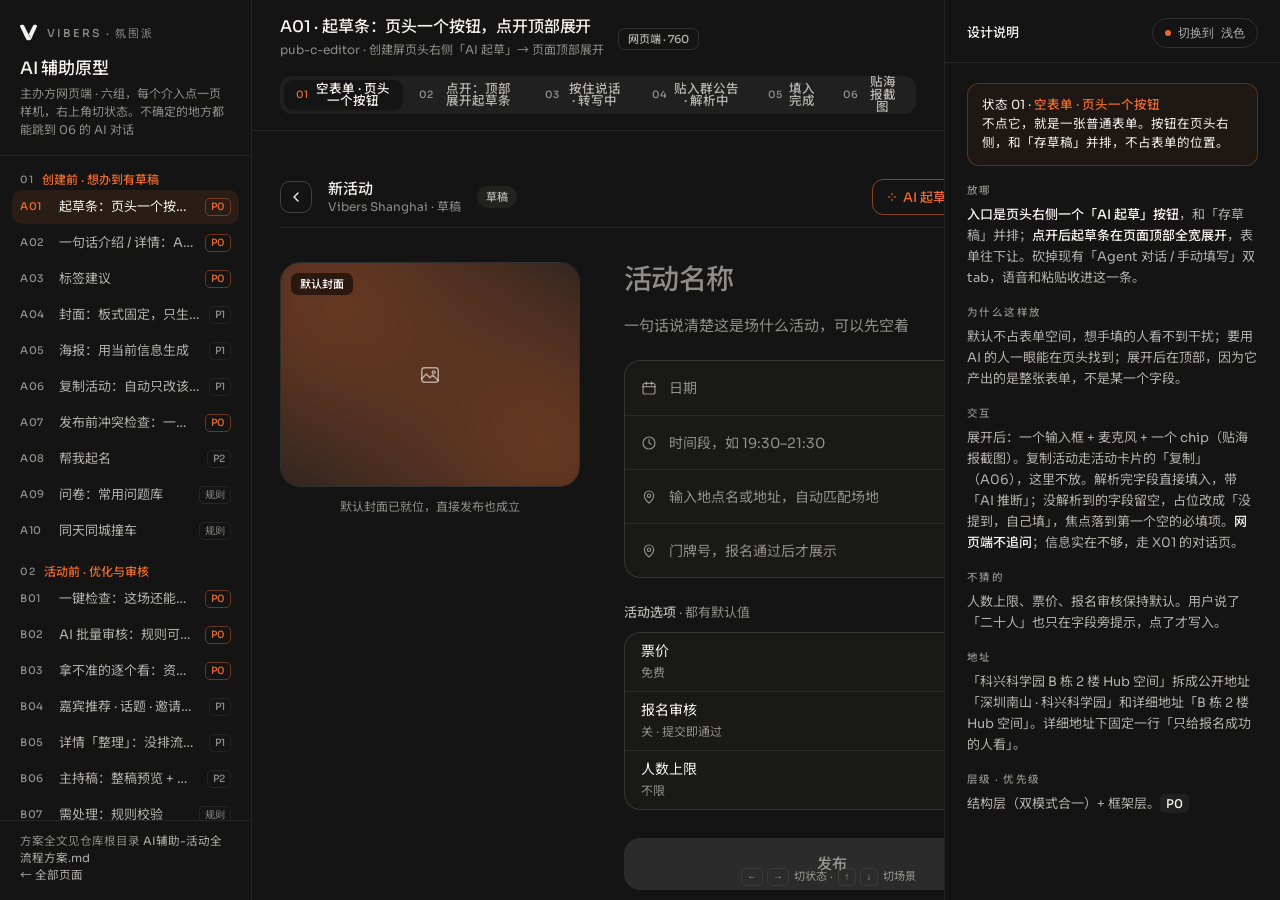
==== pages/ai-lab.html @ fb813211 "AI 辅助原型 + 数据页 mock（E01–E03）：静态页面与依赖资源" ====
<!DOCTYPE html>
<html lang="zh-CN" data-v-theme="dark">
<head>
<meta charset="utf-8">
<meta name="viewport" content="width=device-width, initial-scale=1">
<title>AI 辅助原型 · 活动全流程 · Vibers</title>
<link rel="icon" type="image/svg+xml" href="../assets/brand/icon/favicon.svg">
<link rel="preconnect" href="https://fonts.googleapis.com">
<link rel="preconnect" href="https://fonts.gstatic.com" crossorigin>
<link href="https://fonts.googleapis.com/css2?family=Sora:wght@400;500;600&amp;family=Noto+Sans+SC:wght@400;500;600&amp;display=swap" rel="stylesheet">
<link rel="stylesheet" href="../assets/css/tokens.css">
<link rel="stylesheet" href="../assets/css/components.css">
<link rel="stylesheet" href="../assets/css/base.css">
<script src="../assets/brand/vibers-marks.js"></script>
<script src="../assets/js/theme.js"></script>
<style>
  /* ============ 查看器外壳：左目录 · 中样机 · 右说明 ============ */
  html,body{height:100%}
  body{overflow:hidden}
  .al-app{display:grid;grid-template-columns:252px minmax(0,1fr) 336px;height:100vh}
  .al-rail{display:flex;flex-direction:column;border-right:1px solid var(--v-border-subtle);min-height:0}
  .al-rail-head{flex:none;padding:22px 20px 16px;border-bottom:1px solid var(--v-border-subtle)}
  .al-brand{display:flex;align-items:center;gap:10px}
  .al-brand-label{font:500 11px/16px Sora,sans-serif;letter-spacing:.18em;text-transform:uppercase;color:var(--v-text-tertiary)}
  .al-rail-title{margin-top:14px;font:500 17px/24px Sora,'Noto Sans SC',sans-serif;letter-spacing:-.01em;color:var(--v-text-primary)}
  .al-rail-sub{margin-top:4px;font-size:12px;line-height:18px;color:var(--v-text-tertiary)}
  .al-dir{flex:1;min-height:0;overflow-y:auto;padding:10px 12px 28px}
  .al-dir-stage{margin-top:16px;padding:0 8px;display:flex;align-items:center;gap:8px;font:500 12px/16px Sora,'Noto Sans SC',sans-serif;color:var(--v-signal-text)}
  .al-dir-stage:first-child{margin-top:6px}
  .al-dir-stage-n{font:500 10px/1 Sora,sans-serif;letter-spacing:.12em;color:var(--v-text-tertiary)}
  .al-dir-item{display:flex;align-items:center;gap:9px;width:100%;box-sizing:border-box;margin-top:2px;padding:8px 8px;border:0;border-radius:10px;background:none;text-align:left;cursor:pointer;color:var(--v-text-secondary);font:400 13px/18px Sora,'Noto Sans SC',sans-serif}
  .al-dir-item:hover{background:color-mix(in srgb, var(--v-text-primary) 4%, transparent);color:var(--v-text-primary)}
  .al-dir-item--active{background:color-mix(in srgb, var(--v-brand-signal) 10%, transparent);color:var(--v-text-primary)}
  .al-dir-id{flex:none;font:500 10.5px/1 Sora,sans-serif;letter-spacing:.06em;color:var(--v-text-tertiary);width:30px}
  .al-dir-item--active .al-dir-id{color:var(--v-signal-text)}
  .al-dir-t{flex:1;min-width:0;white-space:nowrap;overflow:hidden;text-overflow:ellipsis}
  .al-dir-flag{flex:none;font:500 10px/1 Sora,sans-serif;padding:3px 5px;border-radius:5px;color:var(--v-text-tertiary);border:1px solid var(--v-border-subtle)}
  .al-dir-flag--p0{color:var(--v-signal-text);border-color:color-mix(in srgb, var(--v-brand-signal) 40%, transparent)}
  .al-rail-foot{flex:none;padding:12px 20px 16px;border-top:1px solid var(--v-border-subtle);font-size:11.5px;line-height:17px;color:var(--v-text-tertiary)}
  .al-rail-foot a{color:var(--v-text-secondary)}

  .al-stage{position:relative;display:flex;flex-direction:column;min-width:0;min-height:0}
  .al-stage-head{flex:none;display:flex;align-items:center;gap:14px;padding:16px 28px;border-bottom:1px solid var(--v-border-subtle);flex-wrap:wrap}
  .al-stage-title{font:500 16px/22px Sora,'Noto Sans SC',sans-serif;letter-spacing:-.01em;color:var(--v-text-primary)}
  .al-stage-where{font-size:12px;color:var(--v-text-tertiary)}
  .al-surface{display:inline-flex;align-items:center;gap:6px;height:22px;padding:0 9px;border-radius:7px;border:1px solid var(--v-border-default);font:500 11px/1 Sora,'Noto Sans SC',sans-serif;color:var(--v-text-secondary)}
  .al-states{margin-left:auto;display:inline-flex;align-items:center;gap:4px;padding:4px;border-radius:12px;background:color-mix(in srgb, var(--v-text-primary) 5%, transparent)}
  .al-state{display:inline-flex;align-items:center;gap:7px;height:30px;padding:0 12px;border-radius:9px;border:0;background:none;font:500 12.5px/1 Sora,'Noto Sans SC',sans-serif;color:var(--v-text-secondary);cursor:pointer}
  .al-state:hover{color:var(--v-text-primary)}
  .al-state--active{background:var(--v-bg-primary);color:var(--v-text-primary);box-shadow:0 1px 3px rgba(0,0,0,.15)}
  .al-state-n{font:500 10px/1 Sora,sans-serif;color:var(--v-text-tertiary)}
  .al-state--active .al-state-n{color:var(--v-signal-text)}
  .al-stage-body{flex:1;min-height:0;overflow:auto;padding:36px 28px 60px}
  .al-frame{position:relative;margin:0 auto}
  .al-frame--web{width:760px}
  .al-frame--wide{width:min(900px,100%)}
  .al-kbd-hint{position:absolute;right:28px;bottom:14px;font:400 11px/16px Sora,'Noto Sans SC',sans-serif;color:var(--v-text-tertiary);pointer-events:none}
  .al-kbd{display:inline-grid;place-items:center;min-width:18px;height:18px;padding:0 5px;border-radius:5px;border:1px solid var(--v-border-subtle);font:500 10px/1 Sora,sans-serif;margin:0 2px}

  .al-notes{display:flex;flex-direction:column;border-left:1px solid var(--v-border-subtle);min-height:0}
  .al-notes-head{flex:none;display:flex;align-items:center;gap:10px;padding:18px 22px 14px;border-bottom:1px solid var(--v-border-subtle)}
  .al-notes-title{font:500 13px/18px Sora,'Noto Sans SC',sans-serif;color:var(--v-text-primary)}
  .al-notes-body{flex:1;min-height:0;overflow-y:auto;padding:18px 22px 40px}
  .al-note{margin-top:18px}
  .al-note:first-child{margin-top:0}
  .al-note-k{font:500 10.5px/14px Sora,'Noto Sans SC',sans-serif;letter-spacing:.14em;text-transform:uppercase;color:var(--v-text-tertiary)}
  .al-note-v{margin-top:6px;font-size:13px;line-height:21px;color:var(--v-text-secondary)}
  .al-note-v b{font-weight:500;color:var(--v-text-primary)}
  .al-note-v code{font:500 12px/1 Sora,sans-serif;padding:2px 6px;border-radius:5px;background:color-mix(in srgb, var(--v-text-primary) 6%, transparent);color:var(--v-text-primary)}
  .al-notes-state{margin-top:2px;padding:12px 14px;border-radius:12px;border:1px solid color-mix(in srgb, var(--v-brand-signal) 30%, transparent);background:color-mix(in srgb, var(--v-brand-signal) 5%, transparent);font-size:12.5px;line-height:19px;color:var(--v-text-primary)}
  .al-notes-state b{font-weight:500;color:var(--v-signal-text)}
  .al-theme{display:inline-flex;align-items:center;gap:7px;height:30px;padding:0 12px;border-radius:999px;border:1px solid var(--v-border-default);background:transparent;font:500 12px/1 Sora,sans-serif;color:var(--v-text-secondary);cursor:pointer;margin-left:auto}

  /* ============ AI 动作的统一控件 ============ */
  .al-aibtn{display:inline-flex;align-items:center;gap:5px;height:24px;padding:0 9px;border-radius:8px;border:1px dashed color-mix(in srgb, var(--v-brand-signal) 55%, transparent);background:none;font:500 12px/1 Sora,'Noto Sans SC',sans-serif;color:var(--v-signal-text);cursor:pointer;margin-left:auto}
  .al-aibtn:hover{background:color-mix(in srgb, var(--v-brand-signal) 8%, transparent)}
  .al-aibtn svg{flex:none}
  .al-aibtn--busy{border-style:solid;border-color:color-mix(in srgb, var(--v-brand-signal) 35%, transparent);cursor:default}
  .al-aibtn--busy .al-dot{width:6px;height:6px;border-radius:50%;background:var(--v-brand-signal);animation:vBreathe 1s ease-in-out infinite}
  .al-aibtn--inline{margin-left:0}
  .al-skel{min-height:82px;border-radius:14px;border:1px solid var(--v-border-default);padding:15px 16px;display:flex;flex-direction:column;gap:10px}
  .al-skel span{display:block;height:11px;border-radius:6px;background:linear-gradient(90deg, var(--v-border-subtle), var(--v-border-default), var(--v-border-subtle));background-size:200% 100%;animation:vTrack 1.6s linear infinite}
  .al-skel span:nth-child(2){width:78%}
  .al-skel span:nth-child(3){width:52%}
  .al-skel-note{margin-top:8px;font-size:12px;color:var(--v-text-tertiary)}
  .al-preview{margin-top:10px;border-radius:14px;border:1px solid color-mix(in srgb, var(--v-brand-signal) 32%, transparent);background:color-mix(in srgb, var(--v-brand-signal) 4%, transparent);padding:14px 16px}
  .al-preview-head{display:flex;align-items:center;gap:8px;font:500 11px/16px Sora,'Noto Sans SC',sans-serif;letter-spacing:.1em;text-transform:uppercase;color:var(--v-text-tertiary)}
  .al-preview-body{margin-top:8px;font-size:14px;line-height:23px;color:var(--v-text-primary);white-space:pre-wrap}
  .al-preview-body ins{text-decoration:none;background:color-mix(in srgb, var(--v-brand-signal) 14%, transparent);border-radius:3px;padding:0 2px}
  .al-preview-actions{margin-top:12px;display:flex;gap:8px}
  .al-btn{display:inline-flex;align-items:center;height:32px;padding:0 13px;border-radius:10px;border:1px solid var(--v-border-strong);background:none;color:var(--v-text-primary);font:500 12.5px/1 Sora,'Noto Sans SC',sans-serif;cursor:pointer}
  .al-btn--primary{border:0;background:var(--v-brand-signal);color:var(--v-color-on-signal)}
  .al-btn--ghost{border-color:transparent;color:var(--v-text-tertiary)}
  .al-btn--sm{height:28px;padding:0 10px;font-size:12px;border-radius:8px}
  .al-btn:disabled{opacity:.45;cursor:default}
  .al-line{display:flex;align-items:center;gap:8px;margin-top:9px;font-size:12.5px;line-height:18px;color:var(--v-text-tertiary)}
  .al-line--note{color:var(--v-text-tertiary)}
  .al-line-link{border:0;background:none;padding:0;font:500 12.5px/18px Sora,'Noto Sans SC',sans-serif;color:var(--v-signal-text);cursor:pointer}
  .al-conflicts{margin-top:12px;display:flex;flex-direction:column;gap:7px}
  .al-conflict{display:flex;align-items:flex-start;gap:9px;font-size:12.5px;line-height:19px;color:var(--v-text-secondary)}
  .al-conflict::before{content:'';flex:none;margin-top:7px;width:5px;height:5px;border-radius:50%;background:var(--v-brand-signal)}
  .al-conflict--fixed{color:var(--v-text-tertiary);text-decoration:line-through}
  .al-conflict--fixed::before{background:var(--v-status-approved-dot,#6B9D7A)}
  .al-toast{position:absolute;left:50%;bottom:22px;transform:translateX(-50%);display:flex;align-items:center;gap:12px;padding:12px 15px;border-radius:14px;background:var(--v-neutral-action-bg);color:var(--v-neutral-action-fg);font:500 13px/1 Sora,'Noto Sans SC',sans-serif;white-space:nowrap;box-shadow:0 18px 40px -18px rgba(0,0,0,.5)}
  .al-toast-undo{opacity:.62;font-weight:400;cursor:pointer}
  .al-intake-mic--on{box-shadow:0 0 0 6px color-mix(in srgb, var(--v-brand-signal) 22%, transparent);animation:vBreathe 1.6s ease-in-out infinite}
  .al-suggest{display:inline-flex;align-items:center;gap:6px;min-height:32px;padding:0 13px;border-radius:999px;border:1px dashed color-mix(in srgb, var(--v-brand-signal) 60%, transparent);background:color-mix(in srgb, var(--v-brand-signal) 5%, transparent);font:500 13px/1 Sora,'Noto Sans SC',sans-serif;color:var(--v-text-primary);cursor:pointer}
  .al-suggest small{font-weight:400;color:var(--v-text-tertiary);font-size:11px}
  .al-fchips{display:flex;flex-wrap:wrap;gap:7px}
  .al-fchip{display:inline-flex;align-items:center;gap:6px;min-height:30px;padding:0 12px;border-radius:9px;border:1px solid var(--v-border-default);background:none;font:400 12.5px/1 Sora,'Noto Sans SC',sans-serif;color:var(--v-text-secondary);cursor:pointer}
  .al-fchip b{font-weight:500;color:var(--v-text-tertiary)}
  .al-fchip--on{border-color:var(--v-brand-signal);background:color-mix(in srgb, var(--v-brand-signal) 10%, transparent);color:var(--v-signal-text)}
  .al-fchip--on b{color:var(--v-signal-text)}
  .al-intake{border-radius:16px;border:1px solid var(--v-border-default);background:var(--v-bg-surface);padding:14px 16px 12px}
  .al-intake-row{display:flex;align-items:flex-start;gap:12px}
  .al-intake-input{flex:1;min-height:52px;font-size:14px;line-height:22px;color:var(--v-text-tertiary)}
  .al-intake-input--filled{color:var(--v-text-primary);white-space:pre-wrap}
  .al-intake-mic{flex:none;width:40px;height:40px;border-radius:12px;border:0;background:var(--v-brand-signal);color:var(--v-color-on-signal);display:grid;place-items:center;cursor:pointer}
  .al-intake-foot{margin-top:10px;display:flex;align-items:center;gap:8px;flex-wrap:wrap}
  .al-intake-chip{display:inline-flex;align-items:center;gap:6px;height:28px;padding:0 11px;border-radius:9px;border:1px solid var(--v-border-default);background:none;font:400 12px/1 Sora,'Noto Sans SC',sans-serif;color:var(--v-text-secondary);cursor:pointer}
  .al-intake-hint{margin-left:auto;font-size:11.5px;color:var(--v-text-tertiary)}
  .al-intake--done{padding:12px 16px;display:flex;align-items:center;gap:10px;font-size:13px;color:var(--v-text-secondary)}
  .al-intake--done b{font-weight:500;color:var(--v-text-primary)}
  .al-poster{flex:none;width:64px;height:88px;border-radius:9px;border:1px solid var(--v-border-default);background:linear-gradient(160deg, color-mix(in srgb, var(--v-brand-signal) 40%, var(--v-bg-elevated)), var(--v-bg-elevated));display:flex;flex-direction:column;justify-content:flex-end;padding:6px;gap:3px}
  .al-poster i{display:block;height:4px;border-radius:2px;background:rgba(245,243,239,.6)}
  .al-poster i:nth-child(2){width:70%;opacity:.6}
  .al-poster i:nth-child(3){width:45%;opacity:.4}
  .al-orbline{display:flex;align-items:center;gap:11px;font-size:13px;color:var(--v-text-primary)}
  .al-orbline .dw{position:relative;display:grid;place-items:center;width:22px;height:22px;flex:none}
  .al-orbline .dw::before{content:"";position:absolute;width:20px;height:20px;border-radius:50%;filter:blur(6px);background:radial-gradient(circle, rgba(237,106,44,.7) 0%, transparent 72%);animation:vDriftA 5s ease-in-out infinite}
  .al-orbline .dw::after{content:"";width:5px;height:5px;border-radius:50%;background:var(--v-text-primary);animation:vBreathe 2.6s ease-in-out infinite}
  .al-ask{display:flex;gap:12px;margin-top:14px}
  .al-ask-icon{flex:none;display:grid;place-items:center;width:30px;height:30px;border-radius:10px;background:color-mix(in srgb, var(--v-brand-signal) 10%, transparent);border:1px solid color-mix(in srgb, var(--v-brand-signal) 35%, transparent);color:var(--v-signal-text)}
  .al-ask-bubble{flex:1;padding:12px 14px;border-radius:6px 16px 16px 16px;border:1px solid var(--v-border-subtle);background:var(--v-bg-surface);font-size:14px;line-height:22px;color:var(--v-text-primary)}
  .al-ask-sub{margin-top:4px;font-size:12px;color:var(--v-text-tertiary)}
  .al-user-bubble{align-self:flex-end;max-width:76%;margin-top:12px;padding:11px 14px;border-radius:16px 16px 6px 16px;background:color-mix(in srgb, var(--v-text-primary) 6%, transparent);border:1px solid var(--v-border-subtle);font-size:14px;line-height:22px;color:var(--v-text-primary)}
  .al-summary{margin-top:8px;padding:12px 14px;border-radius:12px;border:1px solid var(--v-border-subtle);background:var(--v-bg-surface)}
  .al-summary-head{display:flex;align-items:center;gap:8px;font:500 11px/16px Sora,'Noto Sans SC',sans-serif;letter-spacing:.1em;text-transform:uppercase;color:var(--v-text-tertiary)}
  .al-summary-item{display:flex;align-items:flex-start;gap:9px;margin-top:9px;font-size:13px;line-height:20px;color:var(--v-text-primary)}
  .al-summary-item b{flex:none;font-weight:500;color:var(--v-signal-text);font-variant-numeric:tabular-nums}
  .al-summary-item q{color:var(--v-text-secondary);quotes:'「' '」'}
  .al-summary-item .al-line-link{margin-left:auto;flex:none}
  .al-cover-grid{display:grid;grid-template-columns:repeat(3,1fr);gap:10px;margin-top:10px}
  .al-cover-opt{position:relative;aspect-ratio:4/3;border-radius:14px;border:1px solid var(--v-border-default);overflow:hidden;background:var(--v-bg-elevated);cursor:pointer;padding:14px;display:flex;flex-direction:column;justify-content:flex-end;gap:5px}
  .al-cover-opt--on{border-color:var(--v-brand-signal);box-shadow:0 0 0 1px var(--v-brand-signal)}
  .al-cover-opt .t{font:500 15px/19px Sora,'Noto Sans SC',sans-serif;letter-spacing:-.01em;color:var(--v-text-primary)}
  .al-cover-opt .d{font:400 10.5px/14px Sora,sans-serif;color:var(--v-text-secondary)}
  .al-cover-opt .m{position:absolute;top:12px;left:12px;color:var(--v-brand-signal)}
  .al-cover-opt--a{background:linear-gradient(160deg, color-mix(in srgb, var(--v-brand-signal) 55%, #141414), #141414)}
  .al-cover-opt--b{background:#141414}
  .al-cover-opt--b .t{color:var(--v-brand-signal)}
  .al-cover-opt--c{background:var(--v-brand-paper)}
  .al-cover-opt--c .t{color:#141414}
  .al-cover-opt--c .d{color:rgba(20,20,20,.6)}
  .al-cover-opt--c .m{color:#141414}
  .al-diff{margin-top:12px;padding:12px 14px;border-radius:12px;border:1px solid var(--v-border-subtle);background:var(--v-bg-surface);font-size:13px;line-height:20px;color:var(--v-text-secondary)}
  .al-diff-row{display:flex;align-items:center;gap:10px;padding:5px 0}
  .al-diff-row b{font-weight:500;color:var(--v-text-primary)}
  .al-diff-row .old{text-decoration:line-through;color:var(--v-text-tertiary)}
  .al-diff-row .al-line-link{margin-left:auto}
  .al-timeline{margin-top:10px;border-radius:14px;border:1px solid var(--v-border-default);overflow:hidden}
  .al-tl-row{display:flex;align-items:center;gap:14px;padding:11px 15px;border-top:1px solid var(--v-border-subtle);font-size:13.5px;color:var(--v-text-primary)}
  .al-tl-row:first-child{border-top:0}
  .al-tl-row .t{flex:none;width:52px;font:500 13px/1 Sora,sans-serif;font-variant-numeric:tabular-nums;color:var(--v-text-secondary)}
  .al-tl-row .x{margin-left:auto;color:var(--v-text-tertiary);font-size:12px}
  .al-script{margin-top:12px;border-radius:14px;border:1px solid var(--v-border-subtle);padding:16px 18px}
  .al-script-h{font:500 11px/16px Sora,'Noto Sans SC',sans-serif;letter-spacing:.12em;text-transform:uppercase;color:var(--v-text-tertiary)}
  .al-script-p{margin-top:8px;font-size:14px;line-height:24px;color:var(--v-text-primary)}
  .al-check{display:flex;align-items:center;gap:11px;padding:11px 16px;border-top:1px solid var(--v-border-subtle);font-size:13.5px;color:var(--v-text-primary)}
  .al-check input{accent-color:var(--v-brand-signal);width:15px;height:15px;margin:0}
  .al-check--done{color:var(--v-text-tertiary);text-decoration:line-through}
  .al-star{display:grid;place-items:center;width:28px;height:28px;border-radius:8px;border:0;background:none;color:var(--v-text-tertiary);cursor:pointer}
  .al-star--on{color:var(--v-signal-text)}
  .al-rule-tag{display:inline-flex;align-items:center;height:18px;padding:0 7px;border-radius:5px;background:color-mix(in srgb, var(--v-text-primary) 6%, transparent);font:500 10.5px/1 Sora,'Noto Sans SC',sans-serif;color:var(--v-text-tertiary)}

  /* ============ 网页端工作台（借用 pub-c-editor 的骨架，无外框） ============ */
  .ce2-head{min-height:60px;display:flex;align-items:center;gap:16px;padding:12px 0;border-bottom:1px solid var(--v-border-subtle);flex-wrap:wrap}
  .ce2-back{display:grid;place-items:center;width:32px;height:32px;border-radius:10px;border:1px solid var(--v-border-strong);color:var(--v-text-primary);flex:none}
  .ce2-head-title{font:500 15px/20px Sora,'Noto Sans SC',sans-serif;letter-spacing:-.01em;color:var(--v-text-primary);white-space:nowrap;overflow:hidden;text-overflow:ellipsis;max-width:300px}
  .ce2-head-sub{font:400 12px/16px Sora,'Noto Sans SC',sans-serif;color:var(--v-text-tertiary)}
  .ce2-status-chip{display:inline-flex;align-items:center;gap:5px;height:22px;padding:0 9px;border-radius:999px;background:var(--v-status-approved-bg);color:var(--v-status-approved-text);font:500 11px/1 Sora,'Noto Sans SC',sans-serif}
  .ce2-status-chip--draft{background:color-mix(in srgb, var(--v-text-primary) 6%, transparent);color:var(--v-text-secondary)}
  .ce2-status-chip--live{background:color-mix(in srgb, var(--v-brand-signal) 12%, transparent);color:var(--v-signal-text)}
  .ce2-head-actions{margin-left:auto;display:flex;align-items:center;gap:10px}
  .ce2-btn-outline{display:inline-flex;align-items:center;height:36px;padding:0 14px;border-radius:11px;border:1px solid var(--v-border-strong);font:500 13px/1 Sora,'Noto Sans SC',sans-serif;color:var(--v-text-primary);cursor:pointer;background:transparent}
  .ce2-htabs{display:flex;gap:26px;border-bottom:1px solid var(--v-border-subtle)}
  .ce2-htab{position:relative;display:inline-flex;align-items:center;gap:7px;height:46px;padding:0 2px;border:0;background:none;font:500 14px/1 Sora,'Noto Sans SC',sans-serif;color:var(--v-text-tertiary);cursor:pointer}
  .ce2-htab--active{color:var(--v-text-primary)}
  .ce2-htab--active::after{content:'';position:absolute;left:0;right:0;bottom:-1px;height:2px;background:var(--v-brand-signal)}
  .ce2-htab-flag{display:inline-flex;align-items:center;height:17px;padding:0 6px;border-radius:6px;background:color-mix(in srgb, var(--v-brand-signal) 12%, transparent);font:500 11px/1 Sora,sans-serif;color:var(--v-signal-text)}
  .ce2-main{padding:34px 0 48px}
  .ce2-panel-h3{margin:0;font:500 22px/30px Sora,'Noto Sans SC',sans-serif;letter-spacing:-.02em;color:var(--v-text-primary)}
  .ce2-panel-sub{margin:8px 0 0;font-size:14px;line-height:22px;color:var(--v-text-secondary)}
  .ce2-field{margin-top:22px}
  .ce2-field-label-row{display:flex;align-items:center;gap:10px;margin-bottom:9px}
  .ce2-field-label{font:500 13px/18px Sora,'Noto Sans SC',sans-serif;color:var(--v-text-secondary)}
  .ce2-src-chip{display:inline-flex;align-items:center;gap:5px;height:19px;padding:0 8px;border-radius:6px;background:color-mix(in srgb, var(--v-brand-signal) 10%, transparent);font:500 11px/1 Sora,'Noto Sans SC',sans-serif;color:var(--v-signal-text)}
  .ce2-src-chip--infer{background:none;border:1px solid color-mix(in srgb, var(--v-brand-signal) 45%, transparent)}
  .ce2-src-chip--muted{background:color-mix(in srgb, var(--v-text-primary) 6%, transparent);color:var(--v-text-tertiary)}
  .ce2-input{display:flex;align-items:center;width:100%;box-sizing:border-box;min-height:48px;border-radius:14px;border:1px solid var(--v-border-default);background:transparent;padding:0 16px;font:15px/1 'Noto Sans SC',sans-serif;color:var(--v-text-primary)}
  .ce2-input--empty{color:var(--v-text-tertiary)}
  .ce2-input--focus{border-color:var(--v-brand-signal)}
  .ce2-textarea{display:block;width:100%;box-sizing:border-box;min-height:82px;border-radius:14px;border:1px solid var(--v-border-default);background:transparent;padding:13px 16px;font:15px/24px 'Noto Sans SC',sans-serif;color:var(--v-text-primary);white-space:pre-wrap}
  .ce2-textarea--empty{color:var(--v-text-tertiary)}
  .ce2-textarea--tall{min-height:200px}
  .ce2-row-2{display:flex;gap:14px}
  .ce2-row-2 > div{flex:1}
  .ce2-cover{height:210px;border-radius:16px;overflow:hidden;border:1px solid var(--v-border-default);position:relative;cursor:pointer}
  .ce2-cover-fallback{position:absolute;inset:0;overflow:hidden;background:var(--v-bg-elevated)}
  .ce2-cover-fallback-glow{position:absolute;inset:-30%;background:radial-gradient(circle at 30% 30%, var(--v-brand-signal) 0%, transparent 62%),radial-gradient(circle at 75% 70%, var(--v-brand-signal) 0%, transparent 55%);filter:blur(36px);opacity:.4}
  .ce2-cover-fallback-mark{position:absolute;inset:0;display:grid;place-items:center;color:color-mix(in srgb, var(--v-text-primary) 60%, transparent)}
  .ce2-cover-badge{position:absolute;top:10px;left:10px;display:inline-flex;align-items:center;gap:5px;height:22px;padding:0 9px;border-radius:7px;background:rgba(0,0,0,.55);color:#fff;font:500 11px/1 Sora,'Noto Sans SC',sans-serif;backdrop-filter:blur(6px)}
  .ce2-cover-ai-btn{position:absolute;bottom:10px;right:10px;display:inline-flex;align-items:center;gap:6px;height:30px;padding:0 12px;border-radius:9px;border:1px solid color-mix(in srgb, var(--v-brand-signal) 45%, transparent);background:color-mix(in srgb, var(--v-bg-primary) 75%, transparent);color:var(--v-text-primary);font:500 12px/1 Sora,'Noto Sans SC',sans-serif;cursor:pointer;backdrop-filter:blur(6px)}
  .ce2-cover-ai-btn svg{color:var(--v-signal-text)}
  .ce2-tag-chips{display:flex;flex-wrap:wrap;gap:8px}
  .ce2-tag-chip{display:inline-flex;align-items:center;gap:7px;min-height:32px;padding:0 8px 0 13px;border-radius:999px;border:1px solid var(--v-brand-signal);background:color-mix(in srgb, var(--v-brand-signal) 10%, transparent);font:500 13px/1 Sora,'Noto Sans SC',sans-serif;color:var(--v-signal-text)}
  .ce2-tag-chip-x{display:grid;place-items:center;width:17px;height:17px;border-radius:50%;background:color-mix(in srgb, currentColor 18%, transparent);font-size:11px}
  .ce2-tag-chip-off{display:inline-flex;align-items:center;min-height:32px;padding:0 13px;border-radius:999px;border:1px solid var(--v-border-default);font:400 13px/1 Sora,'Noto Sans SC',sans-serif;color:var(--v-text-secondary);background:none}
  .ce2-details-toggle{margin-top:22px;border-radius:14px;border:1px solid var(--v-border-subtle)}
  .ce2-details-toggle summary{list-style:none;cursor:pointer;padding:13px 16px;display:flex;align-items:center;gap:9px;font:500 13px/18px Sora,'Noto Sans SC',sans-serif;color:var(--v-text-secondary)}
  .ce2-details-toggle summary::-webkit-details-marker{display:none}
  .ce2-details-toggle-body{padding:0 16px 16px}
  .ce2-toggle-row{display:flex;align-items:center;justify-content:space-between;padding:16px 0;border-top:1px solid var(--v-border-subtle)}
  .ce2-toggle-row:first-of-type{border-top:0}
  .ce2-create{display:flex;gap:44px;align-items:flex-start}
  .ce2-create-cover-col{width:300px;flex:none}
  .ce2-cover-hint{margin-top:11px;font:400 12px/18px Sora,'Noto Sans SC',sans-serif;color:var(--v-text-tertiary);text-align:center}
  .ce2-create-form-col{flex:1;min-width:0}
  .ce2-create-src-row{display:flex;align-items:center;gap:8px;margin-bottom:7px}
  .ce2-create-title{display:block;width:100%;box-sizing:border-box;border:0;border-bottom:1px solid transparent;padding:0 0 7px;font:500 28px/36px Sora,'Noto Sans SC',sans-serif;letter-spacing:-.02em;color:var(--v-text-primary)}
  .ce2-create-title--empty{color:var(--v-text-tertiary)}
  .ce2-create-about{display:block;width:100%;box-sizing:border-box;padding:7px 0 0;font:400 15px/23px 'Noto Sans SC',sans-serif;color:var(--v-text-secondary);min-height:30px}
  .ce2-create-about--empty{color:var(--v-text-tertiary)}
  .ce2-create-block{margin-top:24px;border:1px solid var(--v-border-default);border-radius:16px;overflow:hidden;background:var(--v-bg-surface)}
  .ce2-create-row{display:flex;align-items:center;gap:12px;min-height:54px;padding:8px 16px;border-top:1px solid var(--v-border-subtle);box-sizing:border-box;font:400 14px/20px Sora,'Noto Sans SC',sans-serif;color:var(--v-text-primary)}
  .ce2-create-row:first-child{border-top:0}
  .ce2-create-row-icon{flex:none;display:inline-flex;color:var(--v-text-tertiary)}
  .ce2-create-row .ph{color:var(--v-text-tertiary)}
  .ce2-create-row .sub{margin-top:2px;font-size:12px;color:var(--v-text-tertiary)}
  .ce2-create-options-label{margin:26px 0 0;font:500 13px/18px Sora,'Noto Sans SC',sans-serif;color:var(--v-text-secondary)}
  .ce2-create-options-label span{font-weight:400;color:var(--v-text-tertiary)}
  .ce2-create-options-label + .ce2-create-block{margin-top:10px}
  .ce2-create-opt-label{font-size:14px;color:var(--v-text-primary)}
  .ce2-create-opt-sub{margin-top:2px;font-size:12px;color:var(--v-text-tertiary)}
  .ce2-create-publish{margin-top:28px;width:100%;min-height:52px;border:0;border-radius:16px;background:var(--v-brand-signal);color:var(--v-color-on-signal);font:500 15px/20px Sora,'Noto Sans SC',sans-serif;cursor:pointer}
  .ce2-create-publish:disabled{background:color-mix(in srgb, var(--v-text-primary) 10%, transparent);color:var(--v-text-tertiary);cursor:not-allowed}
  .ce2-create-gate-hint{margin-top:10px;min-height:18px;text-align:center;font:400 12px/18px Sora,'Noto Sans SC',sans-serif;color:var(--v-text-tertiary)}
  .ce2-ov{display:flex;flex-direction:column;gap:14px}
  .ce2-pub-hero{display:flex;align-items:center;gap:14px;padding:16px 20px;border:1px solid var(--v-border-subtle);border-radius:16px;flex-wrap:wrap}
  .ce2-pub-hero-icon{width:38px;height:38px;flex:none;border-radius:12px;display:grid;place-items:center;background:var(--v-status-approved-bg);color:var(--v-status-approved-text)}
  .ce2-pub-hero--ended .ce2-pub-hero-icon{background:color-mix(in srgb, var(--v-text-primary) 6%, transparent);color:var(--v-text-secondary)}
  .ce2-pub-hero-title{font:500 15px/20px Sora,'Noto Sans SC',sans-serif;color:var(--v-text-primary)}
  .ce2-pub-hero-sub{margin-top:2px;font-size:12px;color:var(--v-text-tertiary)}
  .ce2-pub-link{display:flex;align-items:center;gap:9px;margin-left:auto;padding:8px 12px;border-radius:11px;background:color-mix(in srgb, var(--v-text-primary) 4%, transparent);max-width:300px;min-width:0}
  .ce2-pub-link-text{flex:1;min-width:0;font:400 12px/17px Sora,sans-serif;color:var(--v-text-tertiary);white-space:nowrap;overflow:hidden;text-overflow:ellipsis}
  .ce2-pub-link-copy{flex:none;border:0;background:none;font:500 12px/1 Sora,'Noto Sans SC',sans-serif;color:var(--v-signal-text);cursor:pointer;padding:0}
  .ce2-btn-share-primary{display:inline-flex;align-items:center;height:36px;padding:0 16px;border-radius:11px;border:0;background:var(--v-brand-signal);color:var(--v-color-on-signal);font:500 13px/1 Sora,'Noto Sans SC',sans-serif;cursor:pointer;flex:none}
  .ce2-hero-actions{width:100%;display:flex;align-items:center;gap:8px;flex-wrap:wrap;padding-top:12px;border-top:1px solid var(--v-border-subtle)}
  .ce2-next{display:flex;flex-direction:column;gap:0;padding:14px 20px;border:1px solid var(--v-border-subtle);border-radius:16px}
  .ce2-next-label{font:500 11px/16px Sora,'Noto Sans SC',sans-serif;letter-spacing:.14em;text-transform:uppercase;color:var(--v-text-tertiary)}
  .ce2-next-row{display:flex;align-items:center;gap:14px;padding:12px 0;border-top:1px solid var(--v-border-subtle)}
  .ce2-next-row:nth-child(2){border-top:0;margin-top:6px}
  .ce2-next-step-title{font:500 13px/18px Sora,'Noto Sans SC',sans-serif;color:var(--v-text-primary)}
  .ce2-next-step-desc{margin-top:1px;font-size:12px;color:var(--v-text-tertiary)}
  .ce2-next-btn{margin-left:auto;flex:none;display:inline-flex;align-items:center;height:32px;padding:0 13px;border-radius:10px;border:1px solid var(--v-border-strong);background:none;color:var(--v-text-primary);font:500 12px/1 Sora,'Noto Sans SC',sans-serif;cursor:pointer}
  .ce2-next-btn--adopt{border-style:dashed;border-color:color-mix(in srgb, var(--v-brand-signal) 60%, transparent);color:var(--v-signal-text)}
  .ce2-next-btn--ghost{border-color:transparent;color:var(--v-text-tertiary);margin-left:0}
  .ce2-stats-row{display:flex;border:1px solid var(--v-border-subtle);border-radius:16px;overflow:hidden}
  .ce2-stat{flex:1;padding:14px 20px;border-right:1px solid var(--v-border-subtle)}
  .ce2-stat:last-child{border-right:0}
  .ce2-stat-label{font-size:12px;color:var(--v-text-tertiary)}
  .ce2-stat-value{margin-top:3px;font:500 18px/24px Sora,sans-serif;color:var(--v-text-primary);font-variant-numeric:tabular-nums}
  .ce2-stat-value--flag{color:var(--v-signal-text)}
  .ce2-stat-bar{margin-top:8px;height:3px;border-radius:2px;background:color-mix(in srgb, var(--v-text-primary) 8%, transparent);overflow:hidden}
  .ce2-stat-bar-fill{height:100%;border-radius:2px;background:color-mix(in srgb, var(--v-brand-signal) 72%, transparent)}
  .ce2-quick{display:grid;grid-template-columns:repeat(3,1fr);gap:12px}
  .ce2-quick-card{display:flex;align-items:center;gap:12px;padding:14px 16px;border:1px solid var(--v-border-subtle);border-radius:14px;color:inherit}
  .ce2-quick-icon{width:34px;height:34px;flex:none;border-radius:11px;display:grid;place-items:center;background:color-mix(in srgb, var(--v-text-primary) 5%, transparent);color:var(--v-text-secondary)}
  .ce2-quick-label{font:500 13px/18px Sora,'Noto Sans SC',sans-serif;color:var(--v-text-primary)}
  .ce2-quick-sub{margin-top:1px;font-size:12px;color:var(--v-text-tertiary)}
  .ce2-quick-flag{margin-left:auto;flex:none;font:500 13px/1 Sora,sans-serif;color:var(--v-signal-text)}
  .ce2-guest-row{padding:15px 0;display:flex;align-items:center;gap:14px;border-bottom:1px solid var(--v-border-subtle)}
  .ce2-guest-avatar{width:42px;height:42px;flex:none;border-radius:50%;display:grid;place-items:center;background:var(--v-bg-elevated);border:1px solid var(--v-border-default);color:var(--v-text-secondary);font:500 14px/1 Sora,'Noto Sans SC',sans-serif}
  .ce2-guest-name-row{display:flex;align-items:center;gap:9px}
  .ce2-guest-name{font:500 14px/20px Sora,'Noto Sans SC',sans-serif;color:var(--v-text-primary)}
  .ce2-guest-badge{display:inline-flex;align-items:center;gap:5px;height:19px;padding:0 8px;border-radius:6px;font:500 11px/1 Sora,'Noto Sans SC',sans-serif}
  .ce2-guest-badge--confirmed{background:var(--v-status-approved-bg);color:var(--v-status-approved-text)}
  .ce2-guest-badge--pending{background:color-mix(in srgb, var(--v-brand-signal) 10%, transparent);color:var(--v-signal-text)}
  .ce2-guest-meta{margin-top:2px;font-size:12px;color:var(--v-text-tertiary)}
  .ce2-guest-actions{margin-left:auto;flex:none;display:flex;gap:8px}
  .ce2-guest-action-btn{display:inline-flex;align-items:center;height:29px;padding:0 11px;border-radius:9px;border:1px solid var(--v-border-strong);background:transparent;color:var(--v-text-primary);font:500 12px/1 Sora,'Noto Sans SC',sans-serif;cursor:pointer}
  .ce2-guest-suggest-label{font:500 11px/16px Sora,'Noto Sans SC',sans-serif;letter-spacing:.08em;text-transform:uppercase;color:var(--v-text-tertiary);margin:16px 0 9px}
  .ce2-guest-suggest-chip{display:inline-flex;align-items:center;gap:8px;min-height:34px;padding:0 13px 0 6px;border-radius:999px;border:1px solid var(--v-border-default);font:400 13px/1 Sora,'Noto Sans SC',sans-serif;color:var(--v-text-secondary);cursor:pointer;margin:0 8px 8px 0;background:none}
  .ce2-guest-suggest-avatar{width:22px;height:22px;border-radius:50%;display:grid;place-items:center;background:var(--v-bg-elevated);font:500 11px/1 Sora,sans-serif;color:var(--v-text-secondary)}
  .ce2-blast-send-row{margin-top:12px;display:flex;align-items:center;gap:14px}
  .ce2-blast-send{display:inline-flex;align-items:center;height:38px;padding:0 18px;border-radius:11px;border:0;background:var(--v-brand-signal);color:var(--v-color-on-signal);font:500 13px/1 Sora,'Noto Sans SC',sans-serif;cursor:pointer;flex:none}
  .ce2-blast-send:disabled{opacity:.45;cursor:default}
  .ce2-blast-hint{font-size:12px;line-height:17px;color:var(--v-text-tertiary)}
  .ce2-sys-item{display:flex;align-items:center;gap:10px;padding-top:9px;font-size:13px;color:var(--v-text-secondary)}
  .ce2-sys-meta{margin-left:auto;flex:none;font-size:12px;color:var(--v-text-tertiary);font-variant-numeric:tabular-nums}
  .ce2-update-row{padding:13px 0;border-top:1px solid var(--v-border-subtle)}
  .ce2-update-body{font-size:14px;line-height:21px;color:var(--v-text-primary)}
  .ce2-update-meta{margin-top:4px;font-size:12px;color:var(--v-text-tertiary)}
  .ce2-q-list{margin-top:10px;border-radius:14px;border:1px solid var(--v-border-subtle);overflow:hidden}
  .ce2-q-row{padding:13px 15px;display:flex;align-items:center;gap:11px;border-bottom:1px solid var(--v-border-subtle)}
  .ce2-q-row:last-child{border-bottom:0}
  .ce2-q-index{font:500 11px/1 Sora,sans-serif;color:var(--v-text-tertiary);flex:none}
  .ce2-q-text{flex:1;min-width:0;font-size:13px;color:var(--v-text-primary)}
  .ce2-q-meta{flex:none;font-size:12px;color:var(--v-text-tertiary)}
  .ce2-q-add{display:flex;align-items:center;gap:10px;padding:13px 15px;border-radius:12px;border:1px dashed var(--v-border-strong);color:var(--v-text-secondary);width:100%;margin-top:10px;font-size:13px;background:none}
  .ce2-preview-card{border-radius:20px;border:1px solid var(--v-border-default);background:var(--v-bg-elevated);overflow:hidden}
  .ce2-preview-cover{height:132px;position:relative;border-bottom:1px solid var(--v-border-subtle)}
  .ce2-preview-body{padding:15px 16px 18px}
  .ce2-preview-tags{display:flex;flex-wrap:wrap;gap:6px}
  .ce2-preview-tag{display:inline-flex;align-items:center;height:22px;padding:0 9px;border-radius:7px;background:color-mix(in srgb, var(--v-text-primary) 6%, transparent);font:400 11px/1 Sora,'Noto Sans SC',sans-serif;color:var(--v-text-secondary)}
  .ce2-preview-title{margin-top:11px;font:500 16px/23px Sora,'Noto Sans SC',sans-serif;color:var(--v-text-primary)}
  .ce2-preview-meta{margin-top:12px;display:flex;flex-direction:column;gap:8px;font-size:13px;color:var(--v-text-secondary)}
  .ce2-preview-cta{margin-top:15px;height:40px;border-radius:12px;background:var(--v-brand-signal);color:var(--v-color-on-signal);display:flex;align-items:center;justify-content:center;font:500 14px/1 Sora,'Noto Sans SC',sans-serif}
  .ce2-preview-details{margin-top:14px;padding-top:14px;border-top:1px solid var(--v-border-subtle);font-size:13px;line-height:21px;color:var(--v-text-secondary);white-space:pre-wrap}
  .al-modal{width:440px;max-width:100%;margin:40px auto 0;border:1px solid var(--v-border-strong);border-radius:20px;background:var(--v-bg-elevated);padding:22px;box-shadow:0 40px 90px -30px rgba(0,0,0,.5)}
  .al-modal-title{font:500 16px/23px Sora,'Noto Sans SC',sans-serif;color:var(--v-text-primary)}
  .al-modal-sub{margin-top:6px;font-size:13px;line-height:20px;color:var(--v-text-secondary)}
  .al-modal-actions{display:flex;gap:9px;margin-top:18px;justify-content:flex-end}
  .al-scrim{border-radius:18px;background:color-mix(in srgb, var(--v-bg-primary) 60%, transparent)}

  /* ============ 审核台 ============ */
  .fr-top-title{font:500 20px/28px Sora,'Noto Sans SC',sans-serif;letter-spacing:-.015em;color:var(--v-text-primary)}
  .fr-top-sub{margin-top:3px;font-size:13px;color:var(--v-text-tertiary)}
  .fr-tabs{display:flex;gap:18px;margin-top:16px;border-bottom:1px solid var(--v-border-subtle)}
  .fr-tab{padding:0 0 10px;font:400 14px/19px Sora,'Noto Sans SC',sans-serif;color:var(--v-text-secondary);background:none;border:0}
  .fr-tab[aria-selected="true"]{font-weight:500;color:var(--v-text-primary);box-shadow:inset 0 -2px 0 0 var(--v-brand-signal)}
  .fr-app-row{display:flex;align-items:flex-start;gap:12px;padding:16px 0;border-top:1px solid var(--v-border-subtle)}
  .fr-app-row:first-child{border-top:0}
  .fr-app-row--selected{margin:0 -14px;padding:16px 14px;border-radius:14px;background:color-mix(in srgb, var(--v-brand-signal) 7%, transparent);border-top:1px solid transparent}
  .fr-app-row--dim{opacity:.35}
  .fr-app-check{flex:none;margin-top:12px;width:16px;height:16px;accent-color:var(--v-brand-signal)}
  .fr-app-avatar{flex:none;display:grid;place-items:center;width:40px;height:40px;border-radius:50%;background:var(--v-bg-elevated);font:500 14px/1 Sora,sans-serif;color:var(--v-text-secondary)}
  .fr-app-name{font:500 14px/20px Sora,'Noto Sans SC',sans-serif;color:var(--v-text-primary)}
  .fr-app-time{flex:none;font-size:12px;color:var(--v-text-tertiary)}
  .fr-app-preview{margin-top:3px;font-size:12px;line-height:19px;color:var(--v-text-secondary);overflow:hidden;text-overflow:ellipsis;white-space:nowrap}
  .fr-app-tags{margin-top:8px;display:flex;gap:6px}
  .fr-mini-badge{display:inline-flex;align-items:center;height:21px;padding:0 7px;border-radius:6px;background:var(--v-status-neutral-bg);font-size:11px;color:var(--v-status-neutral-text)}
  .fr-batch-bar{margin-top:12px;display:flex;align-items:center;gap:10px;padding:11px 14px;border-radius:12px;background:color-mix(in srgb, var(--v-brand-signal) 10%, transparent);border:1px solid color-mix(in srgb, var(--v-brand-signal) 30%, transparent);font-size:13px;color:var(--v-signal-text)}
  .fr-batch-btn{height:32px;padding:0 13px;border-radius:9px;border:0;font:500 13px/1 Sora,'Noto Sans SC',sans-serif;cursor:pointer}
  .fr-batch-btn--primary{background:var(--v-brand-signal);color:var(--v-color-on-signal)}
  .fr-batch-btn--danger{background:color-mix(in srgb, var(--v-status-rejected-text) 12%, transparent);color:var(--v-status-rejected-text)}
  .fr-drawer{width:min(440px,52%);flex:none;border-left:1px solid var(--v-border-default);padding:0 0 0 24px;display:flex;flex-direction:column}
  .fr-detail-avatar{flex:none;display:grid;place-items:center;width:56px;height:56px;border-radius:50%;background:var(--v-bg-elevated);border:1px solid var(--v-border-default);font:500 20px/1 Sora,sans-serif;color:var(--v-text-secondary)}
  .fr-detail-name{font:500 22px/30px Sora,'Noto Sans SC',sans-serif;letter-spacing:-.018em;color:var(--v-text-primary)}
  .fr-detail-tag{display:inline-flex;align-items:center;height:26px;padding:0 9px;border-radius:8px;border:1px solid var(--v-border-strong);font-size:12px;color:var(--v-text-secondary)}
  .fr-eyebrow{font:500 11px/16px Sora,sans-serif;letter-spacing:.14em;text-transform:uppercase;color:var(--v-text-tertiary)}
  .fr-answer{margin-top:8px;font:400 15px/25px 'Noto Sans SC',sans-serif;color:var(--v-text-primary)}
  .fr-answer mark{background:color-mix(in srgb, var(--v-brand-signal) 16%, transparent);color:inherit;border-radius:3px;padding:0 2px}
  .fr-meta-row{display:flex;justify-content:space-between;gap:16px;padding:9px 0;font-size:13px;border-top:1px solid var(--v-border-subtle)}
  .fr-meta-row:first-of-type{border-top:0}
  .fr-meta-k{color:var(--v-text-tertiary)}
  .fr-meta-v{color:var(--v-text-primary)}
  .fr-action-btn{height:44px;padding:0 22px;border:0;border-radius:14px;background:var(--v-brand-signal);color:var(--v-color-on-signal);font:500 14px/20px Sora,'Noto Sans SC',sans-serif;cursor:pointer}
  .fr-action-danger{height:44px;padding:0 20px;border:1px solid color-mix(in srgb, var(--v-status-rejected-text) 40%, transparent);border-radius:14px;background:color-mix(in srgb, var(--v-status-rejected-text) 7%, transparent);color:var(--v-status-rejected-text);font:500 14px/20px Sora,'Noto Sans SC',sans-serif;cursor:pointer}
  .fr-kbd{display:grid;place-items:center;min-width:22px;height:22px;padding:0 6px;border-radius:6px;border:1px solid var(--v-border-subtle);font:500 11px/1 Sora,sans-serif;color:var(--v-text-tertiary)}

  /* ============ Host 后台 ============ */
  .jd-stats{display:grid;grid-template-columns:1fr 1fr 1fr;border-radius:16px;border:1px solid var(--v-border-subtle);background:var(--v-bg-surface);overflow:hidden}
  .jd-stat{padding:16px 20px;border-right:1px solid var(--v-border-subtle)}
  .jd-stat:last-child{border-right:0}
  .jd-stat-v{font:500 22px/28px Sora,sans-serif;font-variant-numeric:tabular-nums;color:var(--v-text-primary)}
  .jd-stat-v--signal{color:var(--v-signal-text)}
  .jd-stat-l{margin-top:3px;font-size:12px;color:var(--v-text-tertiary)}
  .jd-section-head{display:flex;align-items:baseline;gap:10px;margin-top:26px}
  .jd-section-title{font:500 14px/20px Sora,'Noto Sans SC',sans-serif;color:var(--v-text-primary)}
  .jd-section-meta{font-size:12px;color:var(--v-text-tertiary)}
  .jd-todo-card{margin-top:12px;border-radius:16px;border:1px solid var(--v-border-subtle);overflow:hidden}
  .jd-todo-row{display:flex;align-items:center;gap:13px;padding:13px 16px;border-bottom:1px solid var(--v-border-subtle)}
  .jd-todo-row:last-child{border-bottom:0}
  .jd-todo-title{font-size:14px;color:var(--v-text-primary)}
  .jd-todo-sub{margin-top:2px;font-size:12px;color:var(--v-text-tertiary)}
  .jd-todo-action{margin-left:auto;flex:none;display:inline-flex;align-items:center;height:30px;padding:0 12px;border-radius:9px;border:1px solid var(--v-border-strong);font:500 13px/1 Sora,'Noto Sans SC',sans-serif;color:var(--v-text-primary);background:none;cursor:pointer}
  .jd-events-grid{display:grid;grid-template-columns:1fr 1fr;gap:14px;margin-top:12px}
  .jd-event-card{border-radius:16px;border:1px solid var(--v-border-subtle);overflow:hidden}
  .jd-event-top{display:flex;gap:13px;padding:14px 15px}
  .jd-event-cover{width:60px;height:60px;flex:none;border-radius:11px;background:var(--v-bg-elevated)}
  .jd-event-title{font:500 15px/20px Sora,'Noto Sans SC',sans-serif;color:var(--v-text-primary)}
  .jd-event-meta{margin-top:3px;font-size:12px;color:var(--v-text-secondary)}
  .jd-event-foot{display:flex;align-items:center;gap:10px;padding:11px 15px;border-top:1px solid var(--v-border-subtle)}
  .jd-event-foot-txt{flex:1;font-size:13px;color:var(--v-text-secondary)}
  .jd-event-foot-link{font:500 13px/1 Sora,'Noto Sans SC',sans-serif;color:var(--v-signal-text)}
  .jd-people{margin-top:12px;border-radius:16px;border:1px solid var(--v-border-subtle);overflow:hidden}
  .jd-person{display:flex;align-items:center;gap:12px;padding:12px 16px;border-top:1px solid var(--v-border-subtle)}
  .jd-person:first-child{border-top:0}
  .jd-person-av{width:34px;height:34px;flex:none;border-radius:50%;display:grid;place-items:center;background:var(--v-bg-elevated);font:500 12px/1 Sora,sans-serif;color:var(--v-text-secondary)}
  .jd-person-name{font:500 13.5px/18px Sora,'Noto Sans SC',sans-serif;color:var(--v-text-primary)}
  .jd-person-sub{margin-top:1px;font-size:12px;color:var(--v-text-tertiary)}
  .jd-search{display:flex;align-items:center;gap:10px;margin-top:12px;min-height:44px;padding:0 14px;border-radius:13px;border:1px solid var(--v-border-default);font-size:14px;color:var(--v-text-primary)}
  .jd-search .ph{color:var(--v-text-tertiary)}

  /* ============ 第三轮新增：红字警示 · 海报 · 对话页 · 数据分析 · 现场进度 ============ */
  .al-warn{color:var(--v-status-rejected-text)}
  .al-warn .al-line-link{color:var(--v-status-rejected-text)}
  .al-poster-grid{display:grid;grid-template-columns:repeat(3,1fr);gap:12px;margin-top:12px}
  .al-poster-card{position:relative;aspect-ratio:9/16;border-radius:14px;border:1px solid var(--v-border-default);overflow:hidden;background:#141414;color:#F5F3EF;padding:16px 14px;display:flex;flex-direction:column;cursor:pointer}
  .al-poster-card--on{border-color:var(--v-brand-signal);box-shadow:0 0 0 1px var(--v-brand-signal)}
  .al-poster-card .k{font:500 9px/12px Sora,sans-serif;letter-spacing:.14em;text-transform:uppercase;color:rgba(245,243,239,.5)}
  .al-poster-card .t{margin-top:8px;font:500 15px/19px Sora,'Noto Sans SC',sans-serif;letter-spacing:-.01em}
  .al-poster-card .s{margin-top:6px;font-size:10px;line-height:15px;color:rgba(245,243,239,.66)}
  .al-poster-card .g{margin-top:auto;font-size:10px;line-height:15px}
  .al-poster-card .g b{display:block;font-weight:500;color:#F5F3EF}
  .al-poster-card .g span{color:rgba(245,243,239,.55)}
  .al-poster-card .m{margin-top:8px;padding-top:8px;border-top:1px solid rgba(245,243,239,.14);font:400 9.5px/14px Sora,sans-serif;color:rgba(245,243,239,.7)}
  .al-poster-card .qr{position:absolute;right:12px;bottom:12px;width:34px;height:34px;border-radius:6px;background:repeating-linear-gradient(90deg,#F5F3EF 0 3px,transparent 3px 6px),repeating-linear-gradient(0deg,#F5F3EF 0 3px,transparent 3px 6px);background-blend-mode:multiply;opacity:.8}
  .al-poster-card--b{background:var(--v-brand-signal);color:#141414}
  .al-poster-card--b .k,.al-poster-card--b .s,.al-poster-card--b .g span,.al-poster-card--b .m{color:rgba(20,20,20,.65)}
  .al-poster-card--b .g b{color:#141414}
  .al-poster-card--b .m{border-top-color:rgba(20,20,20,.2)}
  .al-poster-card--b .qr{background:repeating-linear-gradient(90deg,#141414 0 3px,transparent 3px 6px),repeating-linear-gradient(0deg,#141414 0 3px,transparent 3px 6px)}
  .al-poster-card--c{background:#F5F3EF;color:#141414}
  .al-poster-card--c .k,.al-poster-card--c .s,.al-poster-card--c .g span,.al-poster-card--c .m{color:rgba(20,20,20,.6)}
  .al-poster-card--c .g b{color:#141414}
  .al-poster-card--c .t{color:var(--v-brand-signal)}
  .al-poster-card--c .m{border-top-color:rgba(20,20,20,.14)}
  .al-poster-card--c .qr{background:repeating-linear-gradient(90deg,#141414 0 3px,transparent 3px 6px),repeating-linear-gradient(0deg,#141414 0 3px,transparent 3px 6px)}
  .al-poster-card .badge{position:absolute;top:10px;left:10px;display:inline-flex;align-items:center;gap:4px;height:18px;padding:0 6px;border-radius:5px;background:rgba(0,0,0,.45);color:#fff;font:500 9.5px/1 Sora,'Noto Sans SC',sans-serif}
  .al-facts{margin-top:12px;border-radius:14px;border:1px solid var(--v-border-subtle);overflow:hidden}
  .al-fact{display:flex;align-items:center;gap:12px;padding:10px 14px;border-top:1px solid var(--v-border-subtle);font-size:13px;color:var(--v-text-primary)}
  .al-fact:first-child{border-top:0}
  .al-fact .k{flex:none;width:76px;font-size:12px;color:var(--v-text-tertiary)}
  .al-fact .v{flex:1;min-width:0}
  .al-fact .x{flex:none;font-size:11.5px;color:var(--v-text-tertiary)}
  .al-fact--missing .v{color:var(--v-text-tertiary)}
  .al-chat{display:flex;gap:24px;align-items:flex-start}
  .al-chat-col{flex:1;min-width:0;display:flex;flex-direction:column;gap:14px}
  .al-chat-known{padding:12px 14px;border-radius:14px;border:1px solid var(--v-border-subtle);background:var(--v-bg-surface);font-size:12.5px;line-height:19px;color:var(--v-text-secondary)}
  .al-chat-known b{font-weight:500;color:var(--v-text-primary)}
  .al-chat-known .src{display:inline-flex;align-items:center;height:17px;padding:0 6px;border-radius:5px;background:color-mix(in srgb, var(--v-text-primary) 6%, transparent);font:500 10.5px/1 Sora,'Noto Sans SC',sans-serif;color:var(--v-text-tertiary);margin-left:4px}
  .al-chat-quick{display:flex;flex-wrap:wrap;gap:7px;margin-top:8px}
  .al-chat-input{display:flex;align-items:center;gap:10px;min-height:50px;padding:0 6px 0 16px;border-radius:15px;border:1px solid var(--v-border-default);font-size:14px;color:var(--v-text-tertiary)}
  .al-chat-input .send{margin-left:auto;flex:none;height:38px;padding:0 16px;border:0;border-radius:11px;background:var(--v-brand-signal);color:var(--v-color-on-signal);font:500 13px/1 Sora,'Noto Sans SC',sans-serif}
  .al-out{width:250px;flex:none;position:sticky;top:0;border-radius:16px;border:1px solid var(--v-border-default);background:var(--v-bg-surface);padding:14px 16px}
  .al-out-h{font:500 11px/16px Sora,'Noto Sans SC',sans-serif;letter-spacing:.12em;text-transform:uppercase;color:var(--v-text-tertiary)}
  .al-out-item{margin-top:12px}
  .al-out-k{font-size:11.5px;color:var(--v-text-tertiary)}
  .al-out-v{margin-top:3px;font-size:13.5px;line-height:20px;color:var(--v-text-primary)}
  .al-out-v--empty{color:var(--v-text-tertiary)}
  .al-out-foot{margin-top:16px;padding-top:12px;border-top:1px solid var(--v-border-subtle);display:flex;flex-direction:column;gap:8px}
  .al-bars{display:flex;align-items:flex-end;gap:10px;height:96px;margin-top:12px;padding:0 4px}
  .al-bar{flex:1;display:flex;flex-direction:column;align-items:center;gap:6px;height:100%;justify-content:flex-end}
  .al-bar i{display:block;width:100%;border-radius:6px 6px 2px 2px;background:color-mix(in srgb, var(--v-brand-signal) 55%, transparent)}
  .al-bar--on i{background:var(--v-brand-signal)}
  .al-bar span{font:400 11px/14px Sora,sans-serif;color:var(--v-text-tertiary);white-space:nowrap}
  .al-bar b{font:500 12px/14px Sora,sans-serif;color:var(--v-text-primary)}
  .al-run{margin-top:12px;border-radius:14px;border:1px solid var(--v-border-subtle);overflow:hidden}
  .al-run-row{display:flex;align-items:center;gap:14px;padding:12px 16px;border-top:1px solid var(--v-border-subtle);font-size:13.5px;color:var(--v-text-secondary)}
  .al-run-row:first-child{border-top:0}
  .al-run-row .t{flex:none;width:96px;font:500 12.5px/1 Sora,sans-serif;font-variant-numeric:tabular-nums;color:var(--v-text-tertiary)}
  .al-run-row--done{color:var(--v-text-tertiary)}
  .al-run-row--done .t{text-decoration:line-through}
  .al-run-row--now{background:color-mix(in srgb, var(--v-brand-signal) 8%, transparent);color:var(--v-text-primary)}
  .al-run-row--now .t{color:var(--v-signal-text)}
  .al-run-now{display:inline-flex;align-items:center;gap:6px;height:20px;padding:0 8px;border-radius:6px;background:var(--v-brand-signal);color:var(--v-color-on-signal);font:500 11px/1 Sora,'Noto Sans SC',sans-serif}
  .al-run-now::before{content:'';width:6px;height:6px;border-radius:50%;background:currentColor;animation:vBreathe 1.4s ease-in-out infinite}
  .al-dm{display:flex;gap:24px}
  .al-dm-list{width:250px;flex:none}
  .al-dm-row{display:flex;gap:10px;padding:12px 10px;border-radius:12px;cursor:pointer}
  .al-dm-row--on{background:color-mix(in srgb, var(--v-brand-signal) 8%, transparent)}
  .al-dm-row .n{font:500 13px/18px Sora,'Noto Sans SC',sans-serif;color:var(--v-text-primary)}
  .al-dm-row .p{margin-top:2px;font-size:12px;color:var(--v-text-secondary);white-space:nowrap;overflow:hidden;text-overflow:ellipsis}
  .al-dm-row .d{flex:none;width:6px;height:6px;border-radius:50%;background:var(--v-brand-signal);margin-top:6px}
  .al-dm-thread{flex:1;min-width:0}
  .al-vip{display:inline-flex;align-items:center;gap:4px;height:18px;padding:0 6px;border-radius:5px;background:color-mix(in srgb, var(--v-brand-signal) 14%, transparent);font:500 10.5px/1 Sora,sans-serif;color:var(--v-signal-text)}

  /* ============ 独立的活动 AI 对话页（Muse 式三栏） ============ */
  .al-chatpage{display:grid;grid-template-columns:200px minmax(0,1fr) 250px;min-height:640px;border:1px solid var(--v-border-subtle);border-radius:18px;overflow:hidden;background:var(--v-bg-primary)}
  .al-cp-side{border-right:1px solid var(--v-border-subtle);padding:16px 12px;display:flex;flex-direction:column;gap:6px;background:var(--v-bg-surface)}
  .al-cp-brand{display:flex;align-items:center;gap:8px;padding:2px 6px 12px;font:500 12px/16px Sora,'Noto Sans SC',sans-serif;color:var(--v-text-primary)}
  .al-cp-new{display:flex;align-items:center;gap:8px;height:36px;padding:0 12px;border-radius:11px;border:1px solid var(--v-border-strong);font:500 13px/1 Sora,'Noto Sans SC',sans-serif;color:var(--v-text-primary);background:none;cursor:pointer}
  .al-cp-group{margin-top:12px;padding:0 6px;font:500 10.5px/14px Sora,'Noto Sans SC',sans-serif;letter-spacing:.12em;text-transform:uppercase;color:var(--v-text-tertiary)}
  .al-cp-item{display:block;width:100%;box-sizing:border-box;padding:8px 10px;border:0;border-radius:10px;background:none;text-align:left;font:400 12.5px/17px Sora,'Noto Sans SC',sans-serif;color:var(--v-text-secondary);cursor:pointer;white-space:nowrap;overflow:hidden;text-overflow:ellipsis}
  .al-cp-item--on{background:color-mix(in srgb, var(--v-brand-signal) 10%, transparent);color:var(--v-text-primary)}
  .al-cp-item small{display:block;font-size:11px;color:var(--v-text-tertiary)}
  .al-cp-main{display:flex;flex-direction:column;min-width:0}
  .al-cp-head{display:flex;align-items:center;gap:10px;padding:14px 20px;border-bottom:1px solid var(--v-border-subtle)}
  .al-cp-about{display:inline-flex;align-items:center;gap:6px;height:26px;padding:0 10px;border-radius:8px;border:1px solid var(--v-border-default);font:500 12px/1 Sora,'Noto Sans SC',sans-serif;color:var(--v-text-primary)}
  .al-cp-from{font-size:12px;color:var(--v-text-tertiary)}
  .al-cp-body{flex:1;padding:22px 20px;display:flex;flex-direction:column;gap:14px;overflow-y:auto}
  .al-cp-empty{margin:auto 0;text-align:center}
  .al-cp-empty h4{margin:14px 0 0;font:500 20px/28px Sora,'Noto Sans SC',sans-serif;letter-spacing:-.015em;color:var(--v-text-primary)}
  .al-cp-empty p{margin:6px 0 0;font-size:13px;line-height:20px;color:var(--v-text-secondary)}
  .al-cp-starts{margin-top:18px;display:grid;grid-template-columns:1fr 1fr;gap:8px;text-align:left}
  .al-cp-start{padding:11px 13px;border-radius:12px;border:1px solid var(--v-border-subtle);background:var(--v-bg-surface);font-size:13px;color:var(--v-text-primary);cursor:pointer}
  .al-cp-start small{display:block;margin-top:2px;font-size:11.5px;color:var(--v-text-tertiary)}
  .al-cp-foot{padding:12px 20px 16px;border-top:1px solid var(--v-border-subtle)}
  .al-cp-ctx{border-left:1px solid var(--v-border-subtle);padding:16px 16px;display:flex;flex-direction:column;gap:14px;background:var(--v-bg-surface);overflow-y:auto}
  .al-cp-ctx .al-out{width:auto;position:static;padding:0;border:0;background:none}
  .al-cp-ctx .al-chat-known{padding:10px 12px;font-size:12px;line-height:18px}
  .al-ai-answer{display:flex;gap:12px}
  .al-ai-answer .al-ask-bubble{max-width:100%}
  .al-ai-answer .al-bars{height:80px}
  .al-ai-answer .jd-people{margin-top:10px}
  .al-orb-mini{display:inline-grid;place-items:center;width:30px;height:30px;border-radius:10px;background:color-mix(in srgb, var(--v-brand-signal) 10%, transparent);border:1px solid color-mix(in srgb, var(--v-brand-signal) 35%, transparent);color:var(--v-signal-text);flex:none}

  [data-v-theme="light"] .al-poster{background:linear-gradient(160deg, color-mix(in srgb, var(--v-brand-signal) 55%, #fff), #EDEAE4)}
  [data-v-theme="light"] .al-cover-opt--c{border-color:rgba(20,20,20,.2)}
</style>
</head>
<body>
<div class="al-app">
  <aside class="al-rail">
    <div class="al-rail-head">
      <div class="al-brand"><span style="display:inline-flex;width:17px;height:21px;color:var(--v-text-primary)"><vb-v style="width:17px;height:21px"></vb-v></span><span class="al-brand-label">Vibers · 氛围派</span></div>
      <div class="al-rail-title">AI 辅助原型</div>
      <div class="al-rail-sub">主办方网页端 · 六组，每个介入点一页样机，右上角切状态。不确定的地方都能跳到 06 的 AI 对话</div>
    </div>
    <nav class="al-dir" id="alDir" aria-label="场景目录"></nav>
    <div class="al-rail-foot">方案全文见仓库根目录 <a href="../AI辅助-活动全流程方案.md">AI辅助-活动全流程方案.md</a><br><a href="../index.html">← 全部页面</a></div>
  </aside>

  <main class="al-stage">
    <div class="al-stage-head" id="alHead"></div>
    <div class="al-stage-body" id="alBody"></div>
    <div class="al-kbd-hint"><span class="al-kbd">←</span><span class="al-kbd">→</span> 切状态 · <span class="al-kbd">↑</span><span class="al-kbd">↓</span> 切场景</div>
  </main>

  <aside class="al-notes">
    <div class="al-notes-head"><span class="al-notes-title">设计说明</span><button type="button" class="al-theme" data-pf-theme-toggle aria-label="切换深浅色模式"><span style="width:6px;height:6px;border-radius:50%;background:var(--v-brand-signal)"></span>切换到 <span data-pf-theme-label>浅色</span></button></div>
    <div class="al-notes-body" id="alNotes"></div>
  </aside>
</div>

<script>
(function () {
  'use strict';
  // ---------- 共用小组件（场景文件只拼 HTML，不碰样式） ----------
  function esc(s) { return String(s == null ? '' : s).replace(/[&<>"]/g, function (c) { return { '&': '&amp;', '<': '&lt;', '>': '&gt;', '"': '&quot;' }[c]; }); }
  var SPARK = '<svg viewBox="0 0 24 24" width="10" height="10" fill="none" stroke="currentColor" stroke-width="2.4" stroke-linecap="round"><path d="M12 3v4M12 17v4M3 12h4M17 12h4"></path></svg>';
  var ICON = {
    mic: '<svg viewBox="0 0 24 24" width="20" height="20" fill="none" stroke="currentColor" stroke-width="2" stroke-linecap="round" stroke-linejoin="round"><rect x="9" y="3" width="6" height="11" rx="3"></rect><path d="M5 11a7 7 0 0 0 14 0M12 18v3"></path></svg>',
    back: '<svg viewBox="0 0 24 24" width="16" height="16" fill="none" stroke="currentColor" stroke-width="2" stroke-linecap="round" stroke-linejoin="round"><path d="m15 18-6-6 6-6"></path></svg>',
    check: '<svg viewBox="0 0 24 24" width="16" height="16" fill="none" stroke="currentColor" stroke-width="2.4" stroke-linecap="round" stroke-linejoin="round"><path d="m5 12 5 5L20 7"></path></svg>',
    cal: '<svg viewBox="0 0 24 24" width="16" height="16" fill="none" stroke="currentColor" stroke-width="1.8" stroke-linecap="round"><rect x="3" y="5" width="18" height="16" rx="3"></rect><path d="M3 10h18M8 3v4M16 3v4"></path></svg>',
    pin: '<svg viewBox="0 0 24 24" width="16" height="16" fill="none" stroke="currentColor" stroke-width="1.8" stroke-linecap="round"><path d="M12 21s-7-6.2-7-11a7 7 0 0 1 14 0c0 4.8-7 11-7 11z"></path><circle cx="12" cy="10" r="2.5"></circle></svg>',
    clock: '<svg viewBox="0 0 24 24" width="16" height="16" fill="none" stroke="currentColor" stroke-width="1.8" stroke-linecap="round"><circle cx="12" cy="12" r="9"></circle><path d="M12 7v5l3 2"></path></svg>',
    bell: '<svg viewBox="0 0 24 24" width="14" height="14" fill="none" stroke="currentColor" stroke-width="1.8" stroke-linecap="round"><path d="M6 16V11a6 6 0 0 1 12 0v5l2 2H4zM10 20a2 2 0 0 0 4 0"></path></svg>',
    star: '<svg viewBox="0 0 24 24" width="16" height="16" fill="none" stroke="currentColor" stroke-width="1.8" stroke-linejoin="round"><path d="m12 3 2.8 5.7 6.2.9-4.5 4.4 1.1 6.2L12 17.3 6.4 20.2l1.1-6.2L3 9.6l6.2-.9z"></path></svg>',
    starOn: '<svg viewBox="0 0 24 24" width="16" height="16" fill="currentColor" stroke="currentColor" stroke-width="1.8" stroke-linejoin="round"><path d="m12 3 2.8 5.7 6.2.9-4.5 4.4 1.1 6.2L12 17.3 6.4 20.2l1.1-6.2L3 9.6l6.2-.9z"></path></svg>',
    chevron: '<svg viewBox="0 0 24 24" width="13" height="13" fill="none" stroke="currentColor" stroke-width="2.2" stroke-linecap="round" stroke-linejoin="round"><path d="m9 6 6 6-6 6"></path></svg>',
    img: '<svg viewBox="0 0 24 24" width="22" height="22" fill="none" stroke="currentColor" stroke-width="1.6" stroke-linecap="round" stroke-linejoin="round"><rect x="3" y="4" width="18" height="16" rx="3"></rect><path d="m3 16 5-5 4 4 3-3 6 6"></path><circle cx="16" cy="9" r="1.5"></circle></svg>',
    scan: '<svg viewBox="0 0 24 24" width="18" height="18" fill="none" stroke="currentColor" stroke-width="1.8" stroke-linecap="round"><path d="M4 8V5a1 1 0 0 1 1-1h3M16 4h3a1 1 0 0 1 1 1v3M20 16v3a1 1 0 0 1-1 1h-3M8 20H5a1 1 0 0 1-1-1v-3M4 12h16"></path></svg>',
    x: '<svg viewBox="0 0 24 24" width="14" height="14" fill="none" stroke="currentColor" stroke-width="2.2" stroke-linecap="round"><path d="M6 6l12 12M18 6 6 18"></path></svg>',
    more: '<svg viewBox="0 0 24 24" width="18" height="18" fill="currentColor"><circle cx="5" cy="12" r="1.8"></circle><circle cx="12" cy="12" r="1.8"></circle><circle cx="19" cy="12" r="1.8"></circle></svg>'
  };

  function srcChip(kind) {
    var map = { draft: 'AI', infer: 'AI 推断', poster: '来自海报', organize: 'AI 整理', voice: '来自语音' };
    var cls = 'ce2-src-chip' + (kind === 'infer' || kind === 'poster' || kind === 'voice' ? ' ce2-src-chip--infer' : '');
    return '<span class="' + cls + '">' + SPARK + (map[kind] || kind) + '</span>';
  }
  function aiBtn(label, opts) {
    opts = opts || {};
    if (opts.busy) return '<span class="al-aibtn al-aibtn--busy' + (opts.inline ? ' al-aibtn--inline' : '') + '"><span class="al-dot"></span>' + esc(label || '写着') + '</span>';
    return '<button type="button" class="al-aibtn' + (opts.inline ? ' al-aibtn--inline' : '') + '">' + SPARK + esc(label) + '</button>';
  }
  function labelRow(label, extra) { return '<div class="ce2-field-label-row"><span class="ce2-field-label">' + esc(label) + '</span>' + (extra || '') + '</div>'; }
  function field(label, body, extra) { return '<div class="ce2-field">' + labelRow(label, extra) + body + '</div>'; }
  function input(value, placeholder, opts) {
    opts = opts || {};
    var empty = !value;
    return '<div class="ce2-input' + (empty ? ' ce2-input--empty' : '') + (opts.focus ? ' ce2-input--focus' : '') + '">' + esc(empty ? placeholder : value) + '</div>';
  }
  function textarea(value, placeholder, opts) {
    opts = opts || {};
    var empty = !value;
    return '<div class="ce2-textarea' + (empty ? ' ce2-textarea--empty' : '') + (opts.tall ? ' ce2-textarea--tall' : '') + '">' + (opts.html ? value : esc(empty ? placeholder : value)) + '</div>';
  }
  function skeleton(note) { return '<div class="al-skel"><span></span><span></span><span></span></div>' + (note ? '<div class="al-skel-note">' + esc(note) + '</div>' : ''); }
  function preview(title, bodyHtml, actions) {
    return '<div class="al-preview"><div class="al-preview-head">' + SPARK + esc(title) + '</div><div class="al-preview-body">' + bodyHtml + '</div>' +
      '<div class="al-preview-actions">' + (actions || '<button type="button" class="al-btn al-btn--primary al-btn--sm">用这个</button><button type="button" class="al-btn al-btn--ghost al-btn--sm">保留原文</button>') + '</div></div>';
  }
  function toast(msg, undo) { return '<div class="al-toast">' + ICON.check.replace('width="16" height="16"', 'width="16" height="16" style="color:var(--v-brand-signal)"') + '<span>' + esc(msg) + '</span>' + (undo ? '<span class="al-toast-undo">' + esc(undo) + '</span>' : '') + '</div>'; }
  function note(text, link) { return '<div class="al-line">' + esc(text) + (link ? '<button type="button" class="al-line-link">' + esc(link) + '</button>' : '') + '</div>'; }
  function suggest(label, small) { return '<button type="button" class="al-suggest">' + SPARK + esc(label) + (small ? '<small>' + esc(small) + '</small>' : '') + '</button>'; }
  function fchip(label, count, on) { return '<button type="button" class="al-fchip' + (on ? ' al-fchip--on' : '') + '">' + esc(label) + (count != null ? '<b>' + esc(count) + '</b>' : '') + '</button>'; }
  function switchEl(on) { return '<span class="v-switch" role="switch" aria-checked="' + (on ? 'true' : 'false') + '"></span>'; }
  function tagChip(label) { return '<span class="ce2-tag-chip">' + esc(label) + '<span class="ce2-tag-chip-x">×</span></span>'; }
  function tagOff(label) { return '<span class="ce2-tag-chip-off">' + esc(label) + '</span>'; }
  function ruleTag() { return '<span class="al-rule-tag">规则 · 不用模型</span>'; }

  // 网页端工作台外壳：头 + 横向 tab + 760 列。frameless，直接落在页面底色上。
  var TABS = ['概览', '活动信息', '报名', '嘉宾', '通知'];
  function webShell(opts) {
    opts = opts || {};
    var tabs = opts.tabs || TABS;
    var status = opts.status || 'live';
    var chip = status === 'draft' ? '<span class="ce2-status-chip ce2-status-chip--draft">草稿</span>' : status === 'ended' ? '<span class="ce2-status-chip ce2-status-chip--draft">已结束</span>' : status === 'now' ? '<span class="ce2-status-chip ce2-status-chip--live">进行中</span>' : '<span class="ce2-status-chip">报名中</span>';
    var html = '<div class="ce2-head"><span class="ce2-back">' + ICON.back + '</span><div><div class="ce2-head-title">' + esc(opts.title || '创业者夜聊 Vol.7 · 最近踩的坑') + '</div><div class="ce2-head-sub">' + esc(opts.sub || 'Vibers Shanghai · 8 月 29 日 周六 19:00–21:30') + '</div></div>' + chip +
      '<div class="ce2-head-actions">' + (opts.actions || '<button type="button" class="ce2-btn-outline">预览</button><button type="button" class="ce2-btn-outline">查看活动页</button>') + '</div></div>';
    if (tabs.length) {
      html += '<div class="ce2-htabs">' + tabs.map(function (t) {
        var name = typeof t === 'string' ? t : t.label;
        var flag = typeof t === 'string' ? '' : (t.flag ? '<span class="ce2-htab-flag">' + esc(t.flag) + '</span>' : '');
        return '<button type="button" class="ce2-htab' + (name === opts.tab ? ' ce2-htab--active' : '') + '">' + esc(name) + flag + '</button>';
      }).join('') + '</div>';
    }
    html += '<div class="ce2-main">' + opts.body + '</div>';
    return html;
  }
  function panel(h3, sub, body) { return '<h3 class="ce2-panel-h3">' + esc(h3) + '</h3>' + (sub ? '<p class="ce2-panel-sub">' + sub + '</p>' : '') + body; }

  window.AILab = {
    scenes: [], register: function (s) { window.AILab.scenes.push(s); },
    h: { esc: esc, SPARK: SPARK, ICON: ICON, srcChip: srcChip, aiBtn: aiBtn, field: field, labelRow: labelRow, input: input, textarea: textarea, skeleton: skeleton, preview: preview, toast: toast, note: note, suggest: suggest, fchip: fchip, switchEl: switchEl, tagChip: tagChip, tagOff: tagOff, ruleTag: ruleTag, webShell: webShell, panel: panel }
  };

  // ---------- 查看器 ----------
  var STAGES = [
    { key: 'create', n: '01', label: '创建前 · 想办到有草稿' },
    { key: 'before', n: '02', label: '活动前 · 优化与审核' },
    { key: 'notify', n: '03', label: '通知与消息 · 各阶段共用' },
    { key: 'live', n: '04', label: '活动中' },
    { key: 'after', n: '05', label: '活动后 · 反馈与数据' },
    { key: 'chat', n: '06', label: 'AI 对话 · 不确定时的兜底' },
    { key: 'data', n: '07', label: '数据 · 已实现的两个页面（mock）' }
  ];
  var cur = { id: null, state: 0 };

  function sceneById(id) { return window.AILab.scenes.filter(function (s) { return s.id === id; })[0]; }
  function readHash() {
    var m = (location.hash || '').replace('#', '').split('-');
    var s = sceneById(m[0]) || window.AILab.scenes[0];
    var st = parseInt(m[1], 10); if (!(st >= 1 && st <= s.states.length)) st = 1;
    cur.id = s.id; cur.state = st - 1;
  }
  function go(id, state, push) {
    cur.id = id; cur.state = state || 0;
    if (push !== false) history.replaceState(null, '', '#' + id + '-' + (cur.state + 1));
    render();
  }
  function renderDir() {
    var html = '';
    STAGES.forEach(function (st) {
      html += '<div class="al-dir-stage"><span class="al-dir-stage-n">' + st.n + '</span>' + esc(st.label) + '</div>';
      window.AILab.scenes.filter(function (s) { return s.stage === st.key; }).forEach(function (s) {
        html += '<button type="button" class="al-dir-item' + (s.id === cur.id ? ' al-dir-item--active' : '') + '" data-go="' + s.id + '"><span class="al-dir-id">' + s.id + '</span><span class="al-dir-t">' + esc(s.title) + '</span><span class="al-dir-flag' + (s.flag === 'P0' ? ' al-dir-flag--p0' : '') + '">' + esc(s.flag) + '</span></button>';
      });
    });
    document.getElementById('alDir').innerHTML = html;
    var active = document.querySelector('.al-dir-item--active');
    if (active && active.scrollIntoView) active.scrollIntoView({ block: 'nearest' });
  }
  function render() {
    var s = sceneById(cur.id);
    if (!s) return;
    renderDir();
    var surface = s.surface === 'wide' ? '网页端 · 900' : '网页端 · 760';
    document.getElementById('alHead').innerHTML = '<div><div class="al-stage-title">' + s.id + ' · ' + esc(s.title) + '</div><div class="al-stage-where">' + esc(s.where) + '</div></div><span class="al-surface">' + esc(surface) + '</span>' +
      '<div class="al-states">' + s.states.map(function (st, i) { return '<button type="button" class="al-state' + (i === cur.state ? ' al-state--active' : '') + '" data-state="' + i + '"><span class="al-state-n">0' + (i + 1) + '</span>' + esc(st) + '</button>'; }).join('') + '</div>';
    var body = document.getElementById('alBody');
    body.innerHTML = '<div class="al-frame al-frame--' + (s.surface === 'wide' ? 'wide' : 'web') + '">' + s.render(cur.state, window.AILab.h) + '</div>';
    body.scrollTop = 0;
    var notes = '<div class="al-notes-state">状态 0' + (cur.state + 1) + ' · <b>' + esc(s.states[cur.state]) + '</b>' + (s.stateNotes && s.stateNotes[cur.state] ? '<br>' + esc(s.stateNotes[cur.state]) : '') + '</div>';
    notes += s.notes.map(function (n) { return '<div class="al-note"><div class="al-note-k">' + esc(n[0]) + '</div><div class="al-note-v">' + n[1] + '</div></div>'; }).join('');
    document.getElementById('alNotes').innerHTML = notes;
    document.getElementById('alNotes').scrollTop = 0;
    document.title = s.id + ' · ' + s.title + ' · AI 辅助原型 · Vibers';
  }
  document.addEventListener('click', function (e) {
    var d = e.target.closest('[data-go]'); if (d) { go(d.getAttribute('data-go'), 0); return; }
    var st = e.target.closest('[data-state]'); if (st) { go(cur.id, parseInt(st.getAttribute('data-state'), 10)); }
  });
  document.addEventListener('keydown', function (e) {
    if (e.metaKey || e.ctrlKey || e.altKey) return;
    var s = sceneById(cur.id); if (!s) return;
    var all = window.AILab.scenes, idx = all.indexOf(s);
    if (e.key === 'ArrowRight') { go(cur.id, (cur.state + 1) % s.states.length); e.preventDefault(); }
    else if (e.key === 'ArrowLeft') { go(cur.id, (cur.state - 1 + s.states.length) % s.states.length); e.preventDefault(); }
    else if (e.key === 'ArrowDown') { go(all[(idx + 1) % all.length].id, 0); e.preventDefault(); }
    else if (e.key === 'ArrowUp') { go(all[(idx - 1 + all.length) % all.length].id, 0); e.preventDefault(); }
  });
  window.addEventListener('hashchange', function () { readHash(); render(); });
  window.addEventListener('DOMContentLoaded', function () { readHash(); render(); });
})();
</script>
<script src="../assets/js/ai-lab/scenes-create.js"></script>
<script src="../assets/js/ai-lab/scenes-before.js"></script>
<script src="../assets/js/ai-lab/scenes-live-after.js"></script>
<script src="../assets/js/ai-lab/scenes-data.js"></script>
</body>
</html>
---- assets/css/tokens.css ----
/* Vibers UI Design System — tokens
   Ported from the "Vibers UI Design System v1.1" reference (vibers-ui.css) and
   extended to match "Vibers UI Kit v1" (Icon System / Agent Motion / Tag System /
   Core Components). Applied directly at :root — this repo IS the Vibers frontend,
   so the original .v-ui embedding scope is dropped.
   Theme is controlled with [data-v-theme="dark"|"light"] on <html>.
   Brand principle: One Brand · One Orange (#ED6A2C).

   Values below are re-derived to match 氛围派 Brand Kit v1.4 exactly: 5 Layer-0
   tokens (Ink #141414 / Paper #F5F3EF / Mist #EDEAE4 / Stone #8E8B84 / Signal
   #ED6A2C), everything else a documented mix of those five. Canvas dark = Ink
   directly (no extra near-black step); light Surface and Elevated share the
   same hex — the shadow alone does the elevation lift, never a brighter fill. */

@import url('https://fonts.googleapis.com/css2?family=Noto+Sans+SC:wght@400;500;600&family=Sora:wght@400;500;600&display=swap');

:root {
  /* Brand — Layer 0, the only 5 source colors in the system */
  --v-brand-signal: #ED6A2C;
  --v-brand-paper: #F5F3EF;
  --v-brand-ink: #141414;
  --v-brand-stone: #8E8B84;
  --v-brand-mist: #EDEAE4;
  --v-color-on-signal: #141414; /* Ink 100% — text on any Signal fill, always, never white */

  /* Typography */
  --v-font-cjk: "Noto Sans SC", "PingFang SC", "Microsoft YaHei", sans-serif;
  --v-font-latin: "Sora", Inter, ui-sans-serif, system-ui, sans-serif;
  --v-font-mixed: "Sora", "Noto Sans SC", "PingFang SC", "Microsoft YaHei", sans-serif;

  --v-text-display: 32px;
  --v-text-h1: 28px;
  --v-text-h2: 22px;
  --v-text-h3: 18px;
  --v-text-body-lg: 16px;
  --v-text-body: 15px;
  --v-text-label: 14px;
  --v-text-caption: 13px;
  --v-text-meta: 12px;

  --v-line-display: 40px;
  --v-line-h1: 36px;
  --v-line-h2: 30px;
  --v-line-h3: 26px;
  --v-line-body-lg: 26px;
  --v-line-body: 24px;
  --v-line-label: 20px;
  --v-line-caption: 20px;
  --v-line-meta: 18px;

  /* 4pt spacing */
  --v-space-1: 4px;
  --v-space-2: 8px;
  --v-space-3: 12px;
  --v-space-4: 16px;
  --v-space-5: 20px;
  --v-space-6: 24px;
  --v-space-8: 32px;
  --v-space-10: 40px;
  --v-space-12: 48px;

  /* Radius */
  --v-radius-sm: 10px;
  --v-radius-md: 14px;
  --v-radius-lg: 18px;
  --v-radius-xl: 24px;
  --v-radius-sheet: 28px;
  --v-radius-pill: 999px;

  /* Motion */
  --v-motion-press: 140ms;
  --v-motion-state: 200ms;
  --v-motion-sheet: 300ms;
  --v-motion-page: 320ms;
  --v-motion-ambient: 14s;
  --v-ease-standard: cubic-bezier(.2,.8,.2,1);

  /* Intensity ramp — Signal-over-surface only, not a 4th hue. Used by the
     relationship-strength bar, "此刻" freshness dot decay, capacity line. */
  --v-sig-1: color-mix(in srgb, var(--v-brand-signal) 32%, transparent);
  --v-sig-2: color-mix(in srgb, var(--v-brand-signal) 62%, transparent);
  --v-sig-3: var(--v-brand-signal);

  /* Status (the one place non-brand color is allowed — status only, never decoration).
     Pending stays Signal itself (Signal marks "something in the world is
     happening", not an outcome) — no second, lighter orange variant. */
  --v-status-pending-bg: rgba(237,106,44,.12);
  --v-status-pending-dot: #ED6A2C;
  --v-status-approved-bg: rgba(107,157,122,.14);
  --v-status-rejected-bg: rgba(200,74,58,.14);
  --v-status-rejected-dot: #C84A3A;
  --v-status-live-border: rgba(237,106,44,.4);
  --v-status-live-text: #ED6A2C;

  /* Semantic defaults (dark fallback, used before JS/attribute resolves) */
  --v-bg-primary: #141414;
  --v-bg-surface: #191918;
  --v-bg-elevated: #1F1F1E;
  --v-bg-secondary: #191918;
  --v-text-primary: #F5F3EF;
  --v-text-secondary: rgba(245,243,239,.70);
  --v-text-tertiary: rgba(245,243,239,.54);
  --v-text-disabled: rgba(245,243,239,.34);
  --v-signal-text: #ED6A2C;
  --v-signal-display: #ED6A2C;
  --v-border-default: rgba(245,243,239,.12);
  --v-border-subtle: rgba(245,243,239,.08);
  --v-border-strong: rgba(245,243,239,.20);
  --v-tint-neutral: rgba(142,139,132,.14);
  --v-ambient-color: #ED6A2C;
  --v-ambient-core: rgba(237,106,44,.40);
  --v-ambient-mid: rgba(237,106,44,.12);
  --v-ambient-edge: rgba(237,106,44,.02);
  --v-neutral-action-bg: #F5F3EF;
  --v-neutral-action-fg: #141414;
  --v-shadow-soft: none;
}

:root[data-v-theme="dark"] {
  color-scheme: dark;
  --v-bg-primary: #141414;      /* Ink 100% */
  --v-bg-surface: #191918;      /* Stone 4% / Ink */
  --v-bg-elevated: #1F1F1E;     /* Stone 9% / Ink */
  --v-bg-secondary: #191918;
  --v-text-primary: #F5F3EF;    /* Paper 100% */
  --v-text-secondary: rgba(245,243,239,.70);  /* Paper 70% / Ink */
  --v-text-tertiary: rgba(245,243,239,.54);   /* Paper 54% / Ink */
  --v-text-disabled: rgba(245,243,239,.34);   /* Paper 34% / Ink */
  --v-signal-text: #ED6A2C;     /* Signal 100% — compliant on Ink at any size */
  --v-signal-display: #ED6A2C;  /* no positional shift needed in dark */
  --v-border-default: rgba(245,243,239,.12);
  --v-border-subtle: rgba(245,243,239,.08);
  --v-border-strong: rgba(245,243,239,.20);
  --v-tint-neutral: rgba(142,139,132,.14);
  --v-ambient-color: #ED6A2C;
  --v-ambient-core: rgba(237,106,44,.40);
  --v-ambient-mid: rgba(237,106,44,.12);
  --v-ambient-edge: rgba(237,106,44,.02);
  --v-neutral-action-bg: #F5F3EF;
  --v-neutral-action-fg: #141414;
  --v-shadow-soft: none; /* dark never casts shadow — elevation is brightness + border-strong only */

  --v-status-pending-text: #ED6A2C;
  --v-status-approved-text: #8FBF9F;
  --v-status-approved-dot: #6B9D7A;
  --v-status-rejected-text: #E8887B;
  --v-status-neutral-bg: rgba(245,243,239,.08);
  --v-status-neutral-text: rgba(245,243,239,.72);
  --v-status-ended-border: rgba(245,243,239,.14);
  --v-status-ended-text: rgba(245,243,239,.5);
}

:root[data-v-theme="light"] {
  color-scheme: light;
  --v-bg-primary: #EDEAE4;      /* Mist 100% */
  --v-bg-surface: #F5F3EF;      /* Paper 100% */
  --v-bg-elevated: #F5F3EF;     /* same as Surface — lift comes from --v-shadow-soft only, never a brighter fill */
  --v-bg-secondary: #EDEAE4;
  --v-text-primary: #141414;    /* Ink 100% */
  --v-text-secondary: rgba(20,20,20,.72);   /* Ink 72% / Paper */
  --v-text-tertiary: rgba(20,20,20,.62);    /* Ink 62% / Paper */
  --v-text-disabled: #8E8B84;               /* Stone 100% — disabled-only in light, never body text */
  --v-signal-text: #A84E24;     /* Signal 68% / Ink — the only compliant orange TEXT color in light (4.5:1+) */
  --v-signal-display: #E0652B;  /* Signal 94% / Ink, 3.12:1 — ONLY for ≥24px/weight-500 on Paper */
  --v-border-default: rgba(20,20,20,.12);
  --v-border-subtle: rgba(20,20,20,.08);
  --v-border-strong: rgba(20,20,20,.20);
  --v-tint-neutral: rgba(142,139,132,.14);
  --v-ambient-color: #ED6A2C;
  --v-ambient-core: rgba(237,106,44,.28);
  --v-ambient-mid: rgba(237,106,44,.09);
  --v-ambient-edge: rgba(237,106,44,.02);
  --v-neutral-action-bg: #141414;
  --v-neutral-action-fg: #F5F3EF;
  --v-shadow-soft: 0 1px 2px rgba(20,20,20,.06), 0 12px 32px -8px rgba(20,20,20,.16);

  --v-status-pending-text: #A84E24;
  --v-status-approved-text: #4A7A5C;
  --v-status-approved-dot: #4A7A5C;
  --v-status-rejected-text: #C0453A;
  --v-status-neutral-bg: rgba(20,20,20,.08);
  --v-status-neutral-text: rgba(20,20,20,.72);
  --v-status-ended-border: rgba(20,20,20,.14);
  --v-status-ended-text: rgba(20,20,20,.5);
}

/* Layer 2b — brand tier (landing/poster surfaces): Canvas is a full-bleed
   sheet of Paper/Ink, not a stack of elevated surfaces, so it does not step
   up from Mist the way product-tier Canvas does. Ambient glow is also not
   capped at the product tier's ~15% screen-area ceiling on this tier. */
:root[data-v-tier="brand"][data-v-theme="light"] { --v-bg-primary: var(--v-brand-paper); }
:root[data-v-tier="brand"][data-v-theme="dark"]  { --v-bg-primary: var(--v-brand-ink); }

@media (prefers-reduced-motion: reduce) {
  *, *::before, *::after {
    animation-duration: .001ms !important;
    animation-iteration-count: 1 !important;
    scroll-behavior: auto !important;
    transition-duration: .001ms !important;
  }
}
---- assets/css/components.css ----
/* Vibers UI — components
   Primitives ported from "Vibers UI Design System v1.1" (vibers-ui.css) plus the
   additional components documented in "Vibers UI Kit v1": Icon System, Agent Motion
   (Ember Orb), Tag System, and the richer Core Components set (event/host/user cards,
   profile/member/permission items, status badges, sheet/dropdown, modal/toast/empty).
   Everything reads color from assets/css/tokens.css — nothing here hardcodes a hex
   value except the few status/danger hues tokens.css already scopes per-theme. */

*, *::before, *::after { box-sizing: border-box; }
button, input, textarea, select { font: inherit; }
button, a { -webkit-tap-highlight-color: transparent; }
img { max-width: 100%; }

/* Layout */
.v-page { width: min(100%, 1720px); margin-inline: auto; padding: 0 72px; }
.v-section { margin-top: 88px; }
.v-stack { display: flex; flex-direction: column; gap: var(--v-space-4); }
.v-row { display: flex; align-items: center; gap: var(--v-space-3); }
.v-between { display: flex; align-items: center; justify-content: space-between; gap: var(--v-space-4); }
.v-divider { height: 1px; width: 100%; background: var(--v-border-default); border: 0; margin: 0; }
.v-grid { display: grid; gap: 16px; }

/* Typography */
.v-display,.v-h1,.v-h2,.v-h3,.v-body-lg,.v-body,.v-label,.v-caption,.v-meta { margin: 0; }
.v-display,.v-h1,.v-h2,.v-h3 { text-wrap: balance; }
.v-body-lg,.v-body,.v-caption { text-wrap: pretty; }
.v-display { font-size: var(--v-text-display); line-height: var(--v-line-display); font-weight: 500; letter-spacing: -.015em; }
.v-h1 { font-size: var(--v-text-h1); line-height: var(--v-line-h1); font-weight: 500; letter-spacing: -.012em; }
.v-h2 { font-size: var(--v-text-h2); line-height: var(--v-line-h2); font-weight: 500; letter-spacing: -.008em; }
.v-h3 { font-size: var(--v-text-h3); line-height: var(--v-line-h3); font-weight: 500; }
.v-body-lg { font-size: var(--v-text-body-lg); line-height: var(--v-line-body-lg); font-weight: 400; }
.v-body { font-size: var(--v-text-body); line-height: var(--v-line-body); font-weight: 400; }
.v-label { font-size: var(--v-text-label); line-height: var(--v-line-label); font-weight: 500; }
.v-caption { font-size: var(--v-text-caption); line-height: var(--v-line-caption); font-weight: 400; }
.v-meta { font-size: var(--v-text-meta); line-height: var(--v-line-meta); font-weight: 400; }
.v-latin { font-family: var(--v-font-latin); }
.v-number { font-family: var(--v-font-latin); font-variant-numeric: tabular-nums lining-nums; }
.v-text-secondary { color: var(--v-text-secondary); }
.v-text-tertiary { color: var(--v-text-tertiary); }
.v-text-signal { color: var(--v-signal-text); }

.v-eyebrow { display: inline-flex; align-items: center; gap: 11px; }
.v-eyebrow::before { content: ""; width: 6px; height: 6px; border-radius: 50%; background: var(--v-brand-signal); flex: none; }
.v-eyebrow span { font: 500 11px/16px var(--v-font-latin); letter-spacing: .16em; text-transform: uppercase; color: var(--v-text-tertiary); }

/* Panels / cards, neutral first, shadows only for elevated layers */
.v-panel { border: 1px solid var(--v-border-default); border-radius: var(--v-radius-lg); padding: 24px 26px; }
.v-panel__title { font: 500 12.5px/18px var(--v-font-latin); margin-bottom: 6px; }
.v-panel__hint { font-size: 12px; color: var(--v-text-tertiary); margin-bottom: 14px; }
.v-panel__foot { margin-top: 18px; padding-top: 16px; border-top: 1px solid var(--v-border-subtle); font-size: 12.5px; line-height: 21px; color: var(--v-text-tertiary); }

/* ---------------------------------------------------------------------- Buttons */
.v-btn {
  min-height: 44px;
  border-radius: var(--v-radius-md);
  border: 1px solid transparent;
  padding: 0 20px;
  display: inline-flex;
  align-items: center;
  justify-content: center;
  gap: 9px;
  text-decoration: none;
  cursor: pointer;
  font: 500 14px/20px var(--v-font-mixed);
  white-space: nowrap;
  transition: transform var(--v-motion-press) var(--v-ease-standard), background var(--v-motion-state) var(--v-ease-standard), border-color var(--v-motion-state) var(--v-ease-standard), opacity var(--v-motion-state) var(--v-ease-standard);
}
.v-btn:active { transform: scale(.985); }
.v-btn:focus-visible, .v-icon-btn:focus-visible, .v-input:focus-visible, .v-tab:focus-visible, .v-tag:focus-visible, .v-switch:focus-visible { outline: 2px solid var(--v-brand-signal); outline-offset: 3px; }
.v-btn:disabled { opacity: .42; cursor: not-allowed; }
.v-btn--signal { background: var(--v-brand-signal); color: var(--v-color-on-signal); }
.v-btn--signal:hover { background: #F07A41; }
.v-btn--neutral { background: var(--v-neutral-action-bg); color: var(--v-neutral-action-fg); }
.v-btn--neutral:hover { filter: brightness(1.06); }
.v-btn--secondary { background: transparent; color: var(--v-text-primary); border-color: var(--v-border-strong); }
.v-btn--secondary:hover { border-color: color-mix(in srgb, var(--v-text-primary) 34%, transparent); background: color-mix(in srgb, var(--v-text-primary) 4%, transparent); }
.v-btn--ghost { background: transparent; color: var(--v-text-secondary); padding-inline: 12px; border-color: transparent; }
.v-btn--ghost:hover { color: var(--v-text-primary); }
.v-btn--danger { background: rgba(200,74,58,.08); color: var(--v-status-rejected-text); border-color: rgba(200,74,58,.4); }
.v-btn--danger:hover { background: rgba(200,74,58,.14); }
.v-btn--md { min-height: 40px; padding: 0 16px; border-radius: var(--v-radius-sm); font-size: 13.5px; }
.v-btn--sm { min-height: 32px; padding: 0 12px; border-radius: var(--v-radius-sm); font-size: 12.5px; }
.v-btn--loading { cursor: wait; }
.v-btn-spinner { position: relative; display: grid; place-items: center; width: 16px; height: 16px; flex: none; }
.v-btn-spinner::before { content: ""; position: absolute; width: 15px; height: 15px; border-radius: 50%; filter: blur(4px); background: radial-gradient(circle, rgba(24,23,22,.55) 0%, transparent 70%); animation: vDriftA 4s ease-in-out infinite; }
.v-btn-spinner::after { content: ""; width: 4px; height: 4px; border-radius: 50%; background: currentColor; animation: vBreathe 1.8s ease-in-out infinite; }
.v-icon-btn { width: 44px; height: 44px; border-radius: 50%; border: 1px solid var(--v-border-strong); background: transparent; color: var(--v-text-primary); display: inline-grid; place-items: center; cursor: pointer; transition: background var(--v-motion-state) var(--v-ease-standard), border-color var(--v-motion-state) var(--v-ease-standard); }
.v-icon-btn:hover { background: var(--v-bg-elevated); }
.v-icon-btn svg { width: 20px; height: 20px; stroke: currentColor; fill: none; stroke-width: 1.9; stroke-linecap: round; stroke-linejoin: round; }
.v-icon-btn--sm { width: 40px; height: 40px; }

/* ---------------------------------------------------------------------- Inputs */
.v-field { display: flex; flex-direction: column; gap: 7px; }
.v-field__label { font-size: 12px; color: var(--v-text-secondary); display: flex; justify-content: space-between; }
.v-field__label .error { color: var(--v-status-rejected-text); }
.v-input, .v-input-static {
  min-height: 48px; width: 100%; border-radius: var(--v-radius-md); border: 1px solid var(--v-border-default);
  background: transparent; color: var(--v-text-primary); padding: 0 16px; display: flex; align-items: center;
  outline: none; font-size: 15px; transition: border-color var(--v-motion-state) var(--v-ease-standard), background var(--v-motion-state) var(--v-ease-standard);
}
.v-input-static.placeholder { color: var(--v-text-tertiary); }
.v-input::placeholder { color: var(--v-text-tertiary); }
.v-input:hover { border-color: color-mix(in srgb, var(--v-text-primary) 22%, transparent); }
.v-input:focus, .v-input--focus { border-color: rgba(237,106,44,.7); background: rgba(237,106,44,.04); }
.v-input--error { border-color: rgba(200,74,58,.6); }
.v-input--locked { opacity: .42; }
.v-textarea { min-height: 92px; padding: 14px 16px; border: 1px solid var(--v-border-default); border-radius: var(--v-radius-md); color: var(--v-text-primary); font-size: 14.5px; line-height: 24px; }
.v-textarea .count { text-align: right; margin-top: 8px; font-size: 11.5px; color: var(--v-text-tertiary); font-variant-numeric: tabular-nums; }
.v-search { gap: 10px; background: color-mix(in srgb, var(--v-text-primary) 3%, transparent); }
.v-search svg { width: 19px; height: 19px; stroke: var(--v-text-tertiary); fill: none; stroke-width: 1.9; stroke-linecap: round; flex: none; }
.v-search span.hint { color: var(--v-text-tertiary); font-size: 15px; flex: 1; }
.v-search .cancel { font-size: 13px; color: var(--v-text-secondary); }

.v-switch { position: relative; display: inline-block; width: 46px; height: 28px; border-radius: 999px; background: color-mix(in srgb, var(--v-text-primary) 45%, var(--v-bg-surface)); flex: none; border: 0; padding: 0; cursor: pointer; transition: background var(--v-motion-state) var(--v-ease-standard); }
.v-switch::after { content: ""; position: absolute; top: 3px; left: 3px; width: 22px; height: 22px; border-radius: 50%; background: color-mix(in srgb, var(--v-text-primary) 60%, transparent); transition: transform var(--v-motion-state) var(--v-ease-standard); }
.v-switch[aria-checked="true"] { background: var(--v-brand-signal); }
.v-switch[aria-checked="true"]::after { transform: translateX(18px); background: var(--v-color-on-signal); }
.v-switch:disabled { opacity: .5; cursor: not-allowed; }

/* ---------------------------------------------------------------------- Avatar */
.v-avatar { position: relative; display: grid; place-items: center; width: 48px; height: 48px; flex: 0 0 48px; border-radius: 50%; background: var(--v-bg-elevated); border: 1px solid var(--v-border-default); color: var(--v-text-secondary); font: 500 16px/1 var(--v-font-latin); overflow: hidden; }
.v-avatar img { width: 100%; height: 100%; object-fit: cover; display: block; }
.v-avatar--sm { width: 40px; height: 40px; flex-basis: 40px; font-size: 14px; }
.v-avatar--xs { width: 32px; height: 32px; flex-basis: 32px; font-size: 12px; }
.v-avatar--lg { width: 72px; height: 72px; flex-basis: 72px; font-size: 24px; }
.v-avatar__badge { position: absolute; right: -2px; bottom: -2px; display: grid; place-items: center; width: 24px; height: 24px; border-radius: 50%; background: var(--v-brand-signal); border: 2px solid var(--v-bg-primary); color: var(--v-color-on-signal); }
.v-avatar__badge svg { width: 13px; height: 13px; stroke: currentColor; fill: none; stroke-width: 2.4; stroke-linecap: round; stroke-linejoin: round; }
.v-avatar-stack { display: flex; }
.v-avatar-stack .v-avatar { border: 2px solid var(--v-bg-primary); margin-left: -10px; }
.v-avatar-stack .v-avatar:first-child { margin-left: 0; }
.v-avatar-stack .v-avatar--more { background: rgba(237,106,44,.14); color: var(--v-signal-text); font-size: 11px; }

/* ---------------------------------------------------------------------- Tabs / Chips / Filter */
.v-underline-tabs { display: flex; gap: 22px; border-bottom: 1px solid var(--v-border-default); }
.v-underline-tabs a, .v-underline-tabs span { padding: 0 0 12px; font: 400 15px/20px var(--v-font-mixed); color: var(--v-text-secondary); text-decoration: none; cursor: pointer; }
.v-underline-tabs .active { color: var(--v-text-primary); font-weight: 500; box-shadow: inset 0 -2px 0 0 var(--v-brand-signal); }
.v-underline-tabs .disabled { color: var(--v-text-tertiary); opacity: .5; cursor: not-allowed; }

.v-tabs { display: grid; grid-auto-flow: column; grid-auto-columns: 1fr; border: 1px solid var(--v-border-default); border-radius: var(--v-radius-pill); padding: 2px; }
.v-tab { min-height: 38px; border: 0; border-radius: var(--v-radius-pill); background: transparent; color: var(--v-text-secondary); cursor: pointer; font: 400 13.5px/18px var(--v-font-mixed); }
.v-tab[aria-selected="true"] { color: var(--v-signal-text); font-weight: 500; box-shadow: inset 0 0 0 1px var(--v-brand-signal); }

.v-chip { min-height: 32px; padding: 0 12px; border-radius: var(--v-radius-sm); border: 1px solid var(--v-border-strong); color: var(--v-text-primary); display: inline-flex; align-items: center; gap: 6px; font-size: 13px; background: transparent; cursor: pointer; white-space: nowrap; }
.v-chip--signal { border-color: var(--v-brand-signal); background: rgba(237,106,44,.1); }
.v-chip--signal svg { stroke: var(--v-brand-signal); }
.v-chip .count { display: grid; place-items: center; min-width: 16px; height: 16px; padding: 0 4px; border-radius: 8px; background: var(--v-brand-signal); color: var(--v-color-on-signal); font: 500 10.5px/1 var(--v-font-latin); }

/* ---------------------------------------------------------------------- Status badge */
.v-status-badge { display: inline-flex; align-items: center; gap: 6px; height: 26px; padding: 0 10px; border-radius: 8px; font-size: 12px; white-space: nowrap; background: transparent; border: 0; }
.v-status-badge .dot { width: 5px; height: 5px; border-radius: 50%; flex: none; }
.v-status-badge--sm { height: 22px; padding: 0 8px; font-size: 11px; gap: 6px; }
.v-status-badge--pending { background: var(--v-status-pending-bg); color: var(--v-status-pending-text); }
.v-status-badge--pending .dot { background: var(--v-status-pending-dot); }
.v-status-badge--approved { background: var(--v-status-approved-bg); color: var(--v-status-approved-text); }
.v-status-badge--approved .dot { background: var(--v-status-approved-dot); }
.v-status-badge--rejected { background: var(--v-status-rejected-bg); color: var(--v-status-rejected-text); }
.v-status-badge--rejected .dot { background: var(--v-status-rejected-dot); }
.v-status-badge--neutral { background: var(--v-status-neutral-bg); color: var(--v-status-neutral-text); }
.v-status-badge--neutral .dot { background: currentColor; }
.v-status-badge--ended { border: 1px solid var(--v-status-ended-border); color: var(--v-status-ended-text); }
.v-status-badge--live { border: 1px solid var(--v-status-live-border); color: var(--v-status-live-text); }
.v-status-badge--live .dot { background: var(--v-status-live-text); }

/* State & Attention — motion is a second, independent axis from color.
   Color says what happened (good/bad/undetermined); motion says whose turn
   it is. Silent (no class) = settled, nothing to watch (已通过/未通过/已结束).
   --living = rhythm without direction: the world is moving on its own, you
   don't have to (待审核/候补 N/正在进行). --act = a gap-ring with a direction
   and an endpoint: it's waiting on you specifically (草稿未发布/仅剩 N 位/待你
   确认 N 项) — cap this at one per screen, same discipline as one Signal
   action per screen. */
@keyframes v-halo { 0%,100% { box-shadow: 0 0 0 0 rgba(142,139,132,.42); } 70%,100% { box-shadow: 0 0 0 5px rgba(142,139,132,0); } }
@keyframes v-halo-signal { 0%,100% { box-shadow: 0 0 0 0 rgba(237,106,44,.52); } 70%,100% { box-shadow: 0 0 0 6px rgba(237,106,44,0); } }
@keyframes v-spin { to { transform: rotate(360deg); } }
.v-status-badge--pending .dot,
.v-status-badge--live .dot { animation: v-halo-signal 4s var(--v-ease-standard) infinite; }
.v-status-badge--living .dot { animation: v-halo 4s var(--v-ease-standard) infinite; }
.v-status-badge--living.v-status-badge--pending .dot,
.v-status-badge--living.v-status-badge--live .dot { animation-name: v-halo-signal; }
.v-status-badge--act { background: transparent; border: 1px solid var(--v-brand-signal); color: var(--v-signal-text); }
.v-status-badge--act .dot { width: 11px; height: 11px; background: transparent; border: 1.5px solid var(--v-brand-signal); border-right-color: transparent; animation: v-spin 2.4s linear infinite; }

/* Fact vs AI-inferred markers, used next to profile fields */
.v-source { display: flex; align-items: center; gap: 9px; font-size: 12.5px; color: var(--v-text-secondary); }
.v-source .dot { width: 7px; height: 7px; border-radius: 50%; flex: none; }
.v-source--fact .dot { background: var(--v-status-approved-dot); }
.v-source--ai .dot { border: 1.5px solid var(--v-brand-signal); background: none; }

/* ---------------------------------------------------------------------- Icon system */
.v-icon-grid { display: grid; grid-template-columns: repeat(9, minmax(0,1fr)); gap: 1px; background: var(--v-border-subtle); border: 1px solid var(--v-border-subtle); border-radius: var(--v-radius-lg); overflow: hidden; }
.v-icon-tile { background: var(--v-bg-primary); padding: 18px 6px 14px; display: flex; flex-direction: column; align-items: center; gap: 11px; }
.v-icon-tile svg { width: 24px; height: 24px; stroke: currentColor; fill: none; stroke-width: 1.75; stroke-linecap: round; stroke-linejoin: round; color: var(--v-text-primary); }
.v-icon-tile span { font-size: 11px; color: var(--v-text-tertiary); text-align: center; }
.v-icon-tile--signal svg { color: var(--v-signal-text); }
.v-icon-tile--signal span { color: var(--v-signal-text); }

.v-bottom-nav-demo { display: grid; grid-template-columns: repeat(5, minmax(0,1fr)); gap: 12px; border: 1px solid var(--v-border-default); border-radius: var(--v-radius-lg); padding: 22px 24px; }
.v-bottom-nav-demo .item { display: flex; flex-direction: column; align-items: center; gap: 10px; }
.v-bottom-nav-demo svg { width: 28px; height: 28px; fill: none; stroke: var(--v-text-secondary); stroke-width: 1.75; stroke-linecap: round; stroke-linejoin: round; }
.v-bottom-nav-demo .item--active svg { stroke: var(--v-brand-signal); stroke-width: 2.1; }
.v-bottom-nav-demo .item span { font-size: 12px; color: var(--v-text-secondary); }
.v-bottom-nav-demo .item--active span { color: var(--v-signal-text); }

/* ---------------------------------------------------------------------- Agent Motion: Ember Orb */
.v-orb-tile { background: var(--v-bg-surface); padding: 34px 22px 26px; display: flex; flex-direction: column; align-items: center; gap: 24px; }
.v-orb-tile .caption { text-align: center; }
.v-orb-tile .caption b { display: block; font: 500 14px/20px var(--v-font-mixed); font-weight: 500; }
.v-orb-tile .caption span { display: block; margin-top: 6px; font-size: 12px; line-height: 19px; color: var(--v-text-secondary); }

.v-orb { position: relative; width: 112px; height: 112px; display: grid; place-items: center; }
.v-orb .halo { position: absolute; border-radius: 50%; background: radial-gradient(circle at 50% 55%, rgba(237,106,44,.1) 0%, transparent 68%); }
.v-orb .drift { position: absolute; border-radius: 50%; filter: blur(11px); }
.v-orb .core { border-radius: 50%; }

.v-orb--idle .halo { width: 88px; height: 88px; }
.v-orb--idle .drift { width: 44px; height: 44px; background: radial-gradient(circle, rgba(237,106,44,.5) 0%, rgba(237,106,44,.18) 60%, transparent 72%); animation: vDriftC 11s ease-in-out infinite; }
.v-orb--idle .core { width: 11px; height: 11px; background: var(--v-brand-signal); box-shadow: 0 0 14px 2px rgba(237,106,44,.35); animation: vBreathe 5s ease-in-out infinite; }

.v-orb--thinking .halo { width: 100px; height: 100px; background: radial-gradient(circle at 50% 55%, rgba(237,106,44,.16) 0%, transparent 70%); }
.v-orb--thinking .drift-a { position: absolute; width: 52px; height: 52px; border-radius: 50%; filter: blur(13px); background: radial-gradient(circle, rgba(237,106,44,.62) 0%, rgba(237,106,44,.2) 58%, transparent 74%); animation: vDriftA 7s ease-in-out infinite; }
.v-orb--thinking .drift-b { position: absolute; width: 46px; height: 46px; border-radius: 50%; filter: blur(14px); background: radial-gradient(circle, rgba(245,243,239,.3) 0%, rgba(245,243,239,.06) 55%, transparent 72%); animation: vDriftB 9.5s ease-in-out infinite; }
.v-orb--thinking .drift-c { position: absolute; width: 38px; height: 38px; border-radius: 50%; filter: blur(10px); background: radial-gradient(circle, rgba(237,106,44,.45) 0%, transparent 70%); animation: vDriftC 12s ease-in-out infinite; }
.v-orb--thinking .core { width: 9px; height: 9px; background: var(--v-text-primary); opacity: .9; animation: vBreathe 3.4s ease-in-out infinite; }

.v-orb--loading .halo { width: 100px; height: 100px; background: radial-gradient(circle at 50% 55%, rgba(237,106,44,.14) 0%, transparent 70%); }
.v-orb--loading .drift-a { position: absolute; width: 50px; height: 50px; border-radius: 50%; filter: blur(12px); background: radial-gradient(circle, rgba(237,106,44,.55) 0%, transparent 72%); animation: vDriftA 6s ease-in-out infinite; }
.v-orb--loading .drift-b { position: absolute; width: 42px; height: 42px; border-radius: 50%; filter: blur(12px); background: radial-gradient(circle, rgba(245,243,239,.24) 0%, transparent 70%); animation: vDriftB 8s ease-in-out infinite; }
.v-orb--loading .arc { position: absolute; animation: vSweep 1.6s cubic-bezier(.4,0,.6,1) infinite; }
.v-orb--loading .ring { position: absolute; width: 88px; height: 88px; border-radius: 50%; border: 1px solid var(--v-border-subtle); }
.v-orb--loading .core { width: 8px; height: 8px; background: var(--v-brand-signal); animation: vBreathe 2.2s ease-in-out infinite; }

.v-orb--processing .halo { width: 104px; height: 104px; background: radial-gradient(circle at 50% 55%, rgba(237,106,44,.22) 0%, transparent 68%); }
.v-orb--processing .pulse-ring { position: absolute; width: 74px; height: 74px; border-radius: 50%; border: 1px solid rgba(237,106,44,.5); animation: vPulseRing 2.6s var(--v-ease-standard) infinite; }
.v-orb--processing .pulse-ring--delay { border-color: rgba(237,106,44,.35); animation-delay: .9s; }
.v-orb--processing .drift-a { position: absolute; width: 40px; height: 40px; border-radius: 50%; filter: blur(9px); background: radial-gradient(circle, rgba(237,106,44,.85) 0%, rgba(237,106,44,.3) 60%, transparent 74%); animation: vDriftA 3.2s ease-in-out infinite; }
.v-orb--processing .drift-b { position: absolute; width: 34px; height: 34px; border-radius: 50%; filter: blur(9px); background: radial-gradient(circle, rgba(255,214,180,.4) 0%, transparent 70%); animation: vDriftB 4s ease-in-out infinite; }
.v-orb--processing .core { width: 10px; height: 10px; background: #FFD9C0; box-shadow: 0 0 16px 3px rgba(237,106,44,.5); animation: vBreathe 1.6s ease-in-out infinite; }

.v-orb--success .halo { width: 88px; height: 88px; background: radial-gradient(circle at 50% 55%, rgba(237,106,44,.1) 0%, transparent 66%); }
.v-orb--success .ring { position: absolute; width: 76px; height: 76px; border-radius: 50%; border: 1px solid rgba(237,106,44,.55); animation: vSettle 520ms var(--v-ease-standard) both; }
.v-orb--success svg { stroke: var(--v-brand-signal); }
.v-orb--success .check { stroke-dasharray: 34; stroke-dashoffset: 34; animation: vDash 420ms var(--v-ease-standard) 260ms forwards; }

.v-orb-inline { display: flex; align-items: center; gap: 11px; padding: 14px 16px; border: 1px solid var(--v-border-default); border-radius: var(--v-radius-md); background: var(--v-bg-surface); }
.v-orb-inline .dot-wrap { position: relative; display: grid; place-items: center; width: 22px; height: 22px; flex: none; }
.v-orb-inline .dot-wrap::before { content: ""; position: absolute; width: 20px; height: 20px; border-radius: 50%; filter: blur(6px); background: radial-gradient(circle, rgba(237,106,44,.7) 0%, transparent 72%); animation: vDriftA 5s ease-in-out infinite; }
.v-orb-inline .dot-wrap::after { content: ""; width: 5px; height: 5px; border-radius: 50%; background: var(--v-text-primary); animation: vBreathe 2.6s ease-in-out infinite; }
.v-orb-inline span.msg { font-size: 13.5px; color: var(--v-text-primary); }

.v-orb-progress { padding: 14px 16px; border: 1px solid var(--v-border-default); border-radius: var(--v-radius-md); background: var(--v-bg-surface); }
.v-orb-progress .row { display: flex; justify-content: space-between; font-size: 12.5px; color: var(--v-text-secondary); }
.v-orb-progress .row .state { color: var(--v-signal-text); }
.v-orb-progress .track { margin-top: 10px; height: 2px; border-radius: 2px; background: var(--v-border-default); overflow: hidden; }
.v-orb-progress .track .fill { width: 34%; height: 2px; border-radius: 2px; background: var(--v-brand-signal); animation: vTrack 1.5s cubic-bezier(.4,0,.6,1) infinite; }

.v-orb-wave { display: flex; gap: 10px; align-items: center; padding: 14px 16px; border: 1px solid var(--v-border-default); border-radius: var(--v-radius-md); background: var(--v-bg-surface); }
.v-orb-wave .bars { display: flex; align-items: flex-end; gap: 3px; height: 18px; }
.v-orb-wave .bars span { width: 2px; height: 18px; border-radius: 2px; background: var(--v-brand-signal); transform-origin: bottom; animation: vBar 900ms ease-in-out infinite; }
.v-orb-wave .bars span:nth-child(4), .v-orb-wave .bars span:nth-child(5) { background: rgba(237,106,44,.5); }
.v-orb-wave .bars span:nth-child(2) { animation-delay: 120ms; }
.v-orb-wave .bars span:nth-child(3) { animation-delay: 240ms; }
.v-orb-wave .bars span:nth-child(4) { animation-delay: 360ms; }
.v-orb-wave .bars span:nth-child(5) { animation-delay: 480ms; }
.v-orb-wave span.msg { font-size: 13.5px; color: var(--v-text-primary); }

@media (prefers-reduced-motion: reduce) {
  .v-orb .drift, .v-orb .drift-a, .v-orb .drift-b, .v-orb .drift-c, .v-orb .core,
  .v-orb .pulse-ring, .v-orb .arc, .v-orb .ring,
  .v-orb-inline .dot-wrap::before, .v-orb-inline .dot-wrap::after,
  .v-orb-progress .track .fill, .v-orb-wave .bars span,
  .v-status-badge--live .dot, .v-status-badge--pending .dot,
  .v-status-badge--living .dot, .v-status-badge--act .dot { animation: none !important; }
}

/* ---------------------------------------------------------------------- Tag system */
.v-tag { display: inline-flex; align-items: center; gap: 7px; height: 32px; padding: 0 12px; border-radius: var(--v-radius-sm); border: 1px solid var(--v-border-strong); background: color-mix(in srgb, var(--v-text-primary) 3%, transparent); font-size: 13px; color: var(--v-text-primary); white-space: nowrap; cursor: pointer; opacity: .86; }
.v-tag svg { width: 15px; height: 15px; stroke: currentColor; fill: none; stroke-width: 1.9; stroke-linecap: round; stroke-linejoin: round; }
.v-tag--sm { height: 26px; padding: 0 9px; border-radius: 8px; font-size: 11.5px; gap: 6px; }
.v-tag--lg { height: 40px; padding: 0 15px; border-radius: var(--v-radius-md); font-size: 14px; }
.v-tag:hover { border-color: color-mix(in srgb, var(--v-text-primary) 28%, transparent); background: color-mix(in srgb, var(--v-text-primary) 7%, transparent); opacity: 1; }
.v-tag--pressed { border-color: color-mix(in srgb, var(--v-text-primary) 20%, transparent); background: color-mix(in srgb, var(--v-text-primary) 2%, transparent); transform: scale(.985); }
.v-tag--selected { border-color: var(--v-brand-signal); background: rgba(237,106,44,.1); opacity: 1; }
.v-tag--selected .dot { width: 5px; height: 5px; border-radius: 50%; background: var(--v-brand-signal); }
.v-tag--ai { border: 1px dashed rgba(237,106,44,.6); background: rgba(237,106,44,.05); opacity: 1; }
.v-tag--ai svg { stroke: var(--v-brand-signal); }
.v-tag--ai .adopted { font-size: 11px; color: var(--v-text-tertiary); }
.v-tag--custom .dot { width: 5px; height: 5px; border-radius: 1.5px; background: var(--v-text-secondary); }
.v-tag--editable { gap: 8px; padding-right: 8px; }
.v-tag__action { display: grid; place-items: center; width: 20px; height: 20px; border-radius: 6px; background: color-mix(in srgb, var(--v-text-primary) 8%, transparent); color: inherit; }
.v-tag__action svg { width: 12px; height: 12px; }
.v-tag--add { border-style: dashed; border-color: color-mix(in srgb, var(--v-text-primary) 24%, transparent); color: var(--v-text-secondary); background: transparent; opacity: 1; }
.v-tag--disabled { border-color: var(--v-border-subtle); background: transparent; color: var(--v-text-tertiary); opacity: .3; cursor: not-allowed; }

/* ---------------------------------------------------------------------- Lists / content */
.v-list { border-top: 1px solid var(--v-border-default); }
.v-list-item { min-height: 68px; padding: 16px 0; display: flex; gap: 14px; align-items: center; border-bottom: 1px solid var(--v-border-default); }
.v-list-item__content { min-width: 0; flex: 1; }
.v-list-item__title { font-size: 16px; line-height: 24px; font-weight: 500; color: var(--v-text-primary); white-space: nowrap; overflow: hidden; text-overflow: ellipsis; }
.v-list-item__meta { margin-top: 2px; font-size: 13px; line-height: 20px; color: var(--v-text-secondary); }

/* ---------------------------------------------------------------------- Event cards */
.v-event-card--featured .cover { position: relative; width: 100%; height: 200px; border-radius: 20px; overflow: hidden; background: var(--v-bg-surface); }
.v-event-card--featured .body { display: flex; gap: 14px; margin-top: 16px; }
.v-event-card--featured .date { flex: none; width: 44px; text-align: center; padding-top: 2px; }
.v-event-card--featured .date b { display: block; font: 500 22px/24px var(--v-font-latin); letter-spacing: -.02em; font-variant-numeric: tabular-nums; }
.v-event-card--featured .date .month { font: 400 11.5px/16px var(--v-font-latin); color: var(--v-text-tertiary); }
.v-event-card--featured .date .rule { width: 20px; height: 1px; background: var(--v-border-default); margin: 9px auto 0; }
.v-event-card--featured .date .weekday { font: 400 11px/16px var(--v-font-latin); color: var(--v-text-tertiary); margin-top: 8px; }
.v-event-card--featured .title { font: 500 20px/28px var(--v-font-mixed); letter-spacing: -.012em; }
.v-event-card--featured .meta { margin-top: 9px; font-size: 12.5px; line-height: 19px; color: var(--v-text-secondary); }
.v-event-card--featured .tags { display: flex; flex-wrap: wrap; gap: 7px; margin-top: 12px; }
.v-event-card--featured .foot { display: flex; align-items: center; justify-content: space-between; margin-top: 16px; padding-top: 14px; border-top: 1px solid var(--v-border-subtle); }
.v-event-card--featured .foot .going { font-size: 12px; color: var(--v-text-secondary); }
.v-event-card--featured .foot .capacity { font-size: 12px; color: var(--v-text-tertiary); font-variant-numeric: tabular-nums; }

.v-event-row { display: flex; gap: 14px; padding: 16px 0; border-top: 1px solid var(--v-border-subtle); }
.v-event-row .cover { flex: none; width: 88px; height: 88px; border-radius: var(--v-radius-md); overflow: hidden; background: var(--v-bg-surface); }
.v-event-row .cover--empty { display: grid; place-items: center; border: 1px solid var(--v-border-subtle); }
.v-event-row .cover--empty span { font: 500 11px/16px var(--v-font-latin); color: var(--v-text-tertiary); }
.v-event-row__body { flex: 1; min-width: 0; }
.v-event-row .when { display: flex; align-items: center; gap: 8px; font-size: 11.5px; color: var(--v-text-secondary); }
.v-event-row .when .sep { width: 3px; height: 3px; border-radius: 50%; background: var(--v-text-tertiary); }
.v-event-row .title { margin-top: 6px; font: 500 16px/23px var(--v-font-mixed); overflow: hidden; text-overflow: ellipsis; white-space: nowrap; }
.v-event-row .host { margin-top: 6px; display: flex; align-items: center; gap: 8px; }
.v-event-row .free-chip { display: inline-flex; align-items: center; height: 20px; padding: 0 7px; border-radius: 6px; background: var(--v-status-neutral-bg); color: var(--v-status-neutral-text); font-size: 11px; }
.v-event-row .chevron { align-self: center; color: var(--v-text-tertiary); }
.v-event-row .chevron svg { width: 18px; height: 18px; stroke: currentColor; fill: none; stroke-width: 1.9; stroke-linecap: round; stroke-linejoin: round; }

.v-event-compact { display: flex; align-items: center; gap: 14px; padding: 15px 0; border-top: 1px solid var(--v-border-subtle); }
.v-event-compact .date { flex: none; width: 44px; text-align: center; }
.v-event-compact .date b { display: block; font: 500 17px/20px var(--v-font-latin); font-variant-numeric: tabular-nums; }
.v-event-compact .date span { font: 400 10.5px/14px var(--v-font-latin); color: var(--v-text-tertiary); }
.v-event-compact__body { flex: 1; min-width: 0; }
.v-event-compact .title { font: 500 15px/22px var(--v-font-mixed); }
.v-event-compact .meta { font-size: 11.5px; color: var(--v-text-secondary); margin-top: 2px; }

/* ---------------------------------------------------------------------- Host / User cards */
.v-host-card__head { display: flex; align-items: center; gap: 14px; }
.v-host-card__mark { display: grid; place-items: center; width: 52px; height: 52px; border-radius: 16px; background: var(--v-bg-elevated); border: 1px solid var(--v-border-default); font: 500 17px/1 var(--v-font-latin); color: var(--v-text-secondary); flex: none; }
.v-host-card__name { display: flex; align-items: center; gap: 7px; font: 500 16px/22px var(--v-font-mixed); }
.v-host-card__name svg { width: 15px; height: 15px; stroke: var(--v-brand-signal); fill: none; stroke-width: 2; stroke-linecap: round; stroke-linejoin: round; }
.v-host-card__stats { margin-top: 3px; font-size: 12.5px; color: var(--v-text-secondary); font-variant-numeric: tabular-nums; }
.v-host-card__bio { margin-top: 16px; padding-top: 14px; border-top: 1px solid var(--v-border-subtle); font-size: 13px; line-height: 22px; color: var(--v-text-secondary); }

.v-user-card { display: flex; gap: 14px; }
.v-user-card__name { display: flex; align-items: baseline; gap: 8px; font: 500 16px/22px var(--v-font-mixed); }
.v-user-card__handle { font: 400 12px/18px var(--v-font-latin); color: var(--v-text-tertiary); }
.v-user-card__bio { margin-top: 4px; font-size: 13px; line-height: 21px; color: var(--v-text-secondary); }
.v-user-card__tags { display: flex; flex-wrap: wrap; gap: 6px; margin-top: 10px; }
.v-user-card__tags span { display: inline-flex; align-items: center; height: 24px; padding: 0 8px; border-radius: 7px; border: 1px solid var(--v-border-strong); font-size: 11.5px; color: var(--v-text-primary); opacity: .75; white-space: nowrap; }
.v-user-card__connection { margin-top: 12px; display: flex; align-items: center; gap: 8px; padding: 9px 11px; border-radius: 10px; background: rgba(237,106,44,.07); font-size: 12px; line-height: 18px; color: var(--v-text-primary); opacity: .9; }
.v-user-card__connection .dot { width: 5px; height: 5px; border-radius: 50%; background: var(--v-brand-signal); flex: none; }
.v-user-card__connection b { font-weight: 500; color: var(--v-text-primary); opacity: 1; }

/* ---------------------------------------------------------------------- Profile / Member / Permission items */
.v-profile-item { display: flex; align-items: flex-start; gap: 12px; padding: 14px 0; border-top: 1px solid var(--v-border-subtle); }
.v-profile-item__label { font-size: 12px; color: var(--v-text-secondary); }
.v-profile-item__value { margin-top: 4px; font-size: 14.5px; line-height: 22px; color: var(--v-text-primary); }
.v-profile-item__value--muted { color: var(--v-text-tertiary); }
.v-profile-item__icon { color: var(--v-text-tertiary); flex: none; }
.v-profile-item__icon svg { width: 17px; height: 17px; stroke: currentColor; fill: none; stroke-width: 1.9; stroke-linecap: round; stroke-linejoin: round; }
.v-profile-item__actions { display: flex; gap: 6px; }
.v-profile-item__actions span { display: grid; place-items: center; width: 28px; height: 28px; border-radius: 9px; border: 1px solid var(--v-border-strong); color: var(--v-text-secondary); }
.v-profile-item__actions svg { width: 14px; height: 14px; stroke: currentColor; fill: none; stroke-width: 2.2; stroke-linecap: round; }

.v-member-item { display: flex; align-items: center; gap: 13px; padding: 15px 0; border-top: 1px solid var(--v-border-subtle); }
.v-member-item__name { display: flex; align-items: center; gap: 7px; font: 500 14.5px/20px var(--v-font-mixed); }
.v-member-item__role { display: inline-flex; align-items: center; height: 20px; padding: 0 7px; border-radius: 6px; font-size: 11px; white-space: nowrap; }
.v-member-item__role--owner { background: var(--v-status-pending-bg); color: var(--v-status-pending-text); }
.v-member-item__role--neutral { background: var(--v-status-neutral-bg); color: var(--v-status-neutral-text); }
.v-member-item__role--custom { border: 1px solid var(--v-border-strong); color: var(--v-text-secondary); }
.v-member-item__desc { margin-top: 2px; font-size: 12px; color: var(--v-text-secondary); }
.v-member-item__chevron { color: var(--v-text-tertiary); flex: none; }
.v-member-item__chevron svg { width: 17px; height: 17px; stroke: currentColor; fill: none; stroke-width: 1.9; stroke-linecap: round; stroke-linejoin: round; }
.v-member-item__pending { display: inline-flex; align-items: center; height: 24px; padding: 0 9px; border-radius: 7px; background: var(--v-status-neutral-bg); color: var(--v-status-neutral-text); font-size: 11px; white-space: nowrap; }

.v-permission-item { display: flex; align-items: center; gap: 14px; padding: 15px 0; border-top: 1px solid var(--v-border-subtle); }
.v-permission-item--risk { background: rgba(237,106,44,.04); margin: 0 -26px; padding-left: 26px; padding-right: 26px; }
.v-permission-item--off .v-permission-item__title { color: var(--v-text-tertiary); }
.v-permission-item--off .v-permission-item__desc { color: var(--v-text-tertiary); }
.v-permission-item__title { font-size: 14.5px; line-height: 20px; display: flex; align-items: center; gap: 7px; }
.v-permission-item__title svg { width: 14px; height: 14px; stroke: var(--v-brand-signal); fill: none; stroke-width: 2; stroke-linecap: round; stroke-linejoin: round; }
.v-permission-item__desc { margin-top: 3px; font-size: 12px; color: var(--v-text-secondary); }

/* ---------------------------------------------------------------------- Navigation */
.v-top-nav { border: 1px solid var(--v-border-subtle); border-radius: var(--v-radius-md); overflow: hidden; }
.v-top-nav__bar { height: 52px; display: flex; align-items: center; justify-content: space-between; padding: 0 14px; background: color-mix(in srgb, var(--v-bg-primary) 92%, transparent); border-bottom: 1px solid var(--v-border-subtle); }
.v-top-nav__bar .side { display: flex; gap: 4px; }
.v-top-nav__bar button { display: grid; place-items: center; width: 32px; height: 32px; color: var(--v-text-primary); background: none; border: 0; padding: 0; }
.v-top-nav__bar button svg { width: 19px; height: 19px; stroke: currentColor; fill: none; stroke-width: 1.9; stroke-linecap: round; stroke-linejoin: round; }
.v-top-nav__bar .title { font: 500 15px/20px var(--v-font-mixed); }
.v-top-nav__hero { padding: 18px 16px 20px; background: var(--v-bg-primary); }
.v-top-nav__hero .eyebrow { font: 400 12px/16px var(--v-font-latin); letter-spacing: .1em; text-transform: uppercase; color: var(--v-text-tertiary); }
.v-top-nav__hero h3 { margin: 8px 0 0; font: 500 28px/36px var(--v-font-mixed); letter-spacing: -.02em; }
.v-top-nav__hero p { margin: 6px 0 0; font-size: 12.5px; color: var(--v-text-secondary); }

.v-bottom-nav { border: 1px solid var(--v-border-subtle); border-radius: var(--v-radius-md); overflow: hidden; background: color-mix(in srgb, var(--v-bg-primary) 92%, transparent); }
.v-bottom-nav__row { display: grid; grid-template-columns: repeat(5, 1fr); gap: 2px; padding: 10px 6px 14px; border-top: 1px solid var(--v-border-subtle); }
.v-bottom-nav__item { position: relative; display: flex; flex-direction: column; align-items: center; gap: 5px; min-height: 52px; justify-content: center; color: var(--v-text-secondary); text-decoration: none; }
.v-bottom-nav__item svg { width: 24px; height: 24px; stroke: currentColor; fill: none; stroke-width: 1.75; stroke-linecap: round; stroke-linejoin: round; }
.v-bottom-nav__item span.label { font-size: 11px; }
.v-bottom-nav__item[aria-current="page"] { color: var(--v-signal-text); }
.v-bottom-nav__item[aria-current="page"] svg { stroke-width: 2.1; }
.v-bottom-nav__badge { position: absolute; top: 2px; right: calc(50% - 16px); min-width: 16px; height: 16px; padding: 0 4px; border-radius: 8px; background: var(--v-brand-signal); color: var(--v-color-on-signal); font: 500 10px/16px var(--v-font-latin); text-align: center; }

.v-sheet { border: 1px solid var(--v-border-subtle); border-radius: var(--v-radius-sheet) var(--v-radius-sheet) 0 0; overflow: hidden; background: var(--v-bg-surface); padding: 8px 16px 18px; }
.v-sheet__grip { width: 36px; height: 4px; border-radius: 2px; background: var(--v-border-strong); margin: 0 auto 16px; }
.v-sheet__title { font: 500 17px/24px var(--v-font-mixed); }
.v-sheet__hint { margin-top: 4px; font-size: 12.5px; color: var(--v-text-secondary); }
.v-sheet__list { margin-top: 14px; display: flex; flex-direction: column; gap: 2px; }
.v-sheet__option { display: flex; align-items: center; gap: 11px; padding: 12px; border-radius: 12px; }
.v-sheet__option--selected { background: rgba(237,106,44,.08); border: 1px solid rgba(237,106,44,.4); }
.v-sheet__option .mark { display: grid; place-items: center; width: 34px; height: 34px; border-radius: 11px; background: var(--v-bg-elevated); font: 500 12px/1 var(--v-font-latin); color: var(--v-text-secondary); }
.v-sheet__option span.label { flex: 1; font-size: 14px; color: var(--v-text-secondary); }
.v-sheet__option--selected span.label { color: var(--v-text-primary); }
.v-sheet__option svg { width: 17px; height: 17px; stroke: var(--v-brand-signal); fill: none; stroke-width: 2.4; stroke-linecap: round; }
.v-sheet__submit { width: 100%; height: 48px; margin-top: 14px; border: 0; border-radius: var(--v-radius-md); background: var(--v-brand-signal); color: var(--v-color-on-signal); font: 500 15px/20px var(--v-font-mixed); cursor: pointer; }

.v-dropdown { border: 1px solid var(--v-border-strong); border-radius: var(--v-radius-md); background: var(--v-bg-elevated); padding: 6px; width: 196px; box-shadow: var(--v-shadow-soft); }
.v-dropdown__item { padding: 10px 12px; border-radius: 10px; font-size: 13.5px; color: var(--v-text-secondary); cursor: pointer; }
.v-dropdown__item--emphasis { background: color-mix(in srgb, var(--v-text-primary) 6%, transparent); color: var(--v-text-primary); }
.v-dropdown__item--danger { color: var(--v-status-rejected-text); }
.v-dropdown__sep { height: 1px; background: var(--v-border-subtle); margin: 5px 8px; }

/* ---------------------------------------------------------------------- Modal / Toast / Empty / Loading */
.v-modal { border: 1px solid var(--v-border-strong); border-radius: var(--v-radius-lg); background: var(--v-bg-elevated); padding: 20px; box-shadow: var(--v-shadow-soft); }
.v-modal__title { font: 500 16px/23px var(--v-font-mixed); }
.v-modal__body { margin-top: 7px; font-size: 13px; line-height: 21px; color: var(--v-text-secondary); }
.v-modal__actions { display: flex; gap: 9px; margin-top: 16px; }
.v-modal__actions .v-btn { flex: 1; height: 40px; font-size: 13.5px; }

.v-toast { display: flex; align-items: center; gap: 10px; padding: 13px 15px; border-radius: var(--v-radius-md); background: var(--v-neutral-action-bg); color: var(--v-neutral-action-fg); box-shadow: var(--v-shadow-soft); }
.v-toast svg { width: 18px; height: 18px; stroke: var(--v-brand-signal); fill: none; stroke-width: 2.4; stroke-linecap: round; }
.v-toast span.msg { font-size: 13.5px; font-weight: 500; }
.v-toast .undo { margin-left: auto; font-size: 12.5px; opacity: .6; cursor: pointer; }

/* Live toast: fixed, hidden by default, shown via vibers-interact.js toggling
   .is-visible (form submit success or a [data-show-toast] trigger). The
   plain .v-toast above stays a static in-flow example for the component kit. */
.v-toast--live { position: fixed; left: 50%; bottom: 32px; transform: translateX(-50%) translateY(12px); opacity: 0; pointer-events: none; transition: opacity var(--v-motion-state) var(--v-ease-standard), transform var(--v-motion-state) var(--v-ease-standard); z-index: 80; }
.v-toast--live.is-visible { opacity: 1; transform: translateX(-50%) translateY(0); pointer-events: auto; }

/* Native <dialog> reset for real modal/sheet instances opened via
   vibers-interact.js's data-open-modal/data-close-modal. Reset browser
   chrome (border/padding/background) and let the .v-modal/.v-sheet child
   supply the real look; <dialog> centers by default, which is right for
   .v-modal, so .v-dialog--sheet overrides to bottom-anchor for .v-sheet. */
dialog.v-dialog { border: 0; padding: 0; background: transparent; color: inherit; max-width: min(92vw, 420px); margin: auto; }
dialog.v-dialog::backdrop { background: rgba(0,0,0,.5); backdrop-filter: blur(2px); }
dialog.v-dialog[open] { animation: v-dialog-in 180ms var(--v-ease-standard); }
dialog.v-dialog--sheet { position: fixed !important; inset: auto 0 0 0 !important; left: 0; right: 0; bottom: 0; top: auto; margin: 0 !important; max-width: 100%; width: 100%; }
@keyframes v-dialog-in { from { opacity: 0; transform: translateY(8px); } to { opacity: 1; transform: translateY(0); } }
@media (prefers-reduced-motion: reduce) { dialog.v-dialog[open] { animation: none; } }

.v-empty-state { padding: 26px 16px; border: 1px dashed var(--v-border-strong); border-radius: var(--v-radius-md); text-align: center; }
.v-empty-state__icon { position: relative; width: 40px; height: 40px; margin: 0 auto 12px; display: grid; place-items: center; }
.v-empty-state__icon::before { content: ""; position: absolute; width: 40px; height: 40px; border-radius: 50%; background: radial-gradient(circle, rgba(237,106,44,.12) 0%, transparent 70%); }
.v-empty-state__icon svg { width: 22px; height: 22px; stroke: var(--v-text-tertiary); fill: none; stroke-width: 1.75; stroke-linecap: round; stroke-linejoin: round; }
.v-empty-state__title { font-size: 14px; font-weight: 500; }
.v-empty-state__desc { margin-top: 5px; font-size: 12.5px; line-height: 20px; color: var(--v-text-secondary); }
.v-empty-state .v-btn { margin-top: 14px; }

.v-skeleton-row { display: flex; gap: 12px; align-items: center; }
.v-skeleton-thumb { width: 56px; height: 56px; border-radius: 12px; background: linear-gradient(90deg, var(--v-border-subtle), var(--v-border-default), var(--v-border-subtle)); background-size: 200% 100%; animation: vTrack 1.6s linear infinite; }
.v-skeleton-lines { flex: 1; }
.v-skeleton-line { height: 12px; border-radius: 6px; background: var(--v-border-subtle); }
.v-skeleton-line + .v-skeleton-line { width: 60%; margin-top: 8px; background: var(--v-border-subtle); }

/* ---------------------------------------------------------------------- Ambient Ember (background glow) */
.v-ambient { position: relative; isolation: isolate; overflow: hidden; }
.v-ambient::before {
  content: "";
  position: absolute;
  z-index: -1;
  pointer-events: none;
  width: min(760px, 120vw);
  height: min(440px, 62vw);
  left: 50%;
  bottom: -42%;
  transform: translateX(-50%);
  background: radial-gradient(ellipse at 50% 45%, var(--v-ambient-core) 0%, var(--v-ambient-mid) 30%, var(--v-ambient-edge) 56%, transparent 76%);
  filter: blur(18px);
  opacity: .92;
  animation: v-ambient-breathe var(--v-motion-ambient) ease-in-out infinite;
}
:root[data-v-theme="light"] .v-ambient::before { opacity: .68; filter: blur(24px); }
@keyframes v-ambient-breathe {
  0%,100% { transform: translateX(-50%) scale(1); opacity: .82; }
  50% { transform: translateX(-50%) scale(1.06); opacity: 1; }
}

/* ---------------------------------------------------------------------- Image placeholder (static stand-in for design-tool image-slot) */
.v-image-placeholder { display: grid; place-items: center; width: 100%; height: 100%; border: 1px dashed var(--v-border-strong); border-radius: inherit; color: var(--v-text-tertiary); font-size: 12px; text-align: center; padding: 8px; background: var(--v-bg-surface); }

/* ---------------------------------------------------------------------- Utility accessibility */
.v-sr-only { position: absolute !important; width: 1px !important; height: 1px !important; padding: 0 !important; margin: -1px !important; overflow: hidden !important; clip: rect(0,0,0,0) !important; white-space: nowrap !important; border: 0 !important; }

/* ---------------------------------------------------------------------- Bottom sheet close button (shared visual pattern for the custom .xx-sheet/.xx-sheet-backdrop pairs used on phone-shell pages; those sheets have no native <dialog> so nothing dismisses them but a backdrop tap unless this is present too). Sits inside .xx-sheet-inner, which is unpositioned, so it anchors to the nearest positioned ancestor: .xx-sheet itself. */
.v-sheet-close-btn { position: absolute; top: 10px; right: 14px; width: 30px; height: 30px; border-radius: 50%; border: 0; background: var(--v-bg-elevated); color: var(--v-text-secondary); display: grid; place-items: center; cursor: pointer; z-index: 2; }

@media (max-width: 1200px) {
  .v-page { padding: 0 32px; }
}

/* ---------------------------------------------------------------------- Developer annotation section: spec/rule notes for reviewers live at the very bottom of each web page, visually fenced off from the product UI by a tinted band so they never read as product copy. */
.dev-notes { margin-top: 48px; border-top: 1px solid var(--v-border-subtle); background: color-mix(in srgb, var(--v-brand-signal) 3%, var(--v-bg-surface)); }
.dev-notes-inner { max-width: 960px; margin: 0 auto; padding: 20px 28px 28px; }
.dev-notes-tag { display: inline-flex; align-items: center; height: 20px; padding: 0 8px; border-radius: 6px; background: color-mix(in srgb, var(--v-brand-signal) 12%, transparent); font: 500 10.5px/1 Sora, sans-serif; letter-spacing: .08em; color: var(--v-signal-text); }
.dev-notes p { margin: 10px 0 0; font-size: 12.5px; line-height: 20px; color: var(--v-text-secondary); }
.dev-notes b { font-weight: 500; color: var(--v-text-primary); }
---- assets/css/base.css ----
*{box-sizing:border-box}
html{background:var(--v-bg-primary)}
body{margin:0;background:var(--v-bg-primary);color:var(--v-text-primary);font-family:var(--v-font-mixed);font-size:var(--v-text-body);line-height:var(--v-line-body);-webkit-font-smoothing:antialiased;text-rendering:optimizeLegibility;line-break:strict;text-wrap:pretty;transition:background var(--v-motion-state) var(--v-ease-standard),color var(--v-motion-state) var(--v-ease-standard)}
a{color:var(--v-signal-text);text-decoration:none}
a:hover{color:#F58A55}
::selection{background:rgba(237,106,44,.28)}
@keyframes vBreathe{0%,100%{transform:scale(1);opacity:.72}50%{transform:scale(1.09);opacity:1}}
@keyframes vDriftA{0%,100%{transform:translate(-4%,-6%) scale(1)}33%{transform:translate(9%,4%) scale(1.12)}66%{transform:translate(-2%,10%) scale(.94)}}
@keyframes vDriftB{0%,100%{transform:translate(7%,5%) scale(1.04)}33%{transform:translate(-8%,-3%) scale(.92)}66%{transform:translate(3%,-9%) scale(1.14)}}
@keyframes vDriftC{0%,100%{transform:translate(0,8%) scale(.9)}50%{transform:translate(-7%,-7%) scale(1.16)}}
@keyframes vSweep{0%{transform:rotate(0);opacity:0}12%{opacity:1}88%{opacity:1}100%{transform:rotate(360deg);opacity:0}}
@keyframes vPulseRing{0%{transform:scale(.62);opacity:.55}70%{opacity:0}100%{transform:scale(1.5);opacity:0}}
@keyframes vSettle{0%{transform:scale(1.14);opacity:0}55%{opacity:1}100%{transform:scale(1);opacity:1}}
@keyframes vDash{to{stroke-dashoffset:0}}
@keyframes vBar{0%{transform:scaleY(.28)}50%{transform:scaleY(1)}100%{transform:scaleY(.28)}}
@keyframes vTrack{0%{transform:translateX(-100%)}100%{transform:translateX(300%)}}
@keyframes vCaret{0%,49%{opacity:1}50%,100%{opacity:0}}

/* Layout chrome added for the standalone (non-canvas) implementation --
   the source design doc laid every screen on one wide scrollable canvas;
   these rules are for the real per-screen pages this project splits it into. */
.page-topbar{position:sticky;top:0;z-index:40;display:flex;align-items:center;gap:14px;padding:20px 72px;max-width:2000px;background:color-mix(in srgb, var(--v-bg-primary) 94%, transparent);backdrop-filter:blur(12px);border-bottom:1px solid var(--v-border-subtle)}
.page-topbar .sep{width:1px;height:14px;background:var(--v-border-default)}
.page-topbar .label{font:500 12px/16px Sora,sans-serif;letter-spacing:.2em;text-transform:uppercase;color:var(--v-text-tertiary)}
.page-topbar .back{font:500 12px/16px Sora,sans-serif;letter-spacing:.06em;color:var(--v-text-secondary)}
.page-topbar .back:hover{color:var(--v-text-primary)}

.v-topbar-auth{margin-left:8px;flex:none;display:inline-flex;align-items:center;gap:8px;height:30px;padding:0 12px 0 4px;border-radius:999px;border:1px solid var(--v-border-default);background:transparent;font:500 12px/1 Sora,'Noto Sans SC',sans-serif;color:var(--v-text-secondary);cursor:pointer}
.v-topbar-auth:hover{color:var(--v-text-primary);border-color:var(--v-border-strong)}
.v-topbar-auth-avatar{display:grid;place-items:center;width:22px;height:22px;border-radius:50%;background:var(--v-brand-signal);color:var(--v-color-on-signal);font:500 11px/1 Sora,'Noto Sans SC',sans-serif}
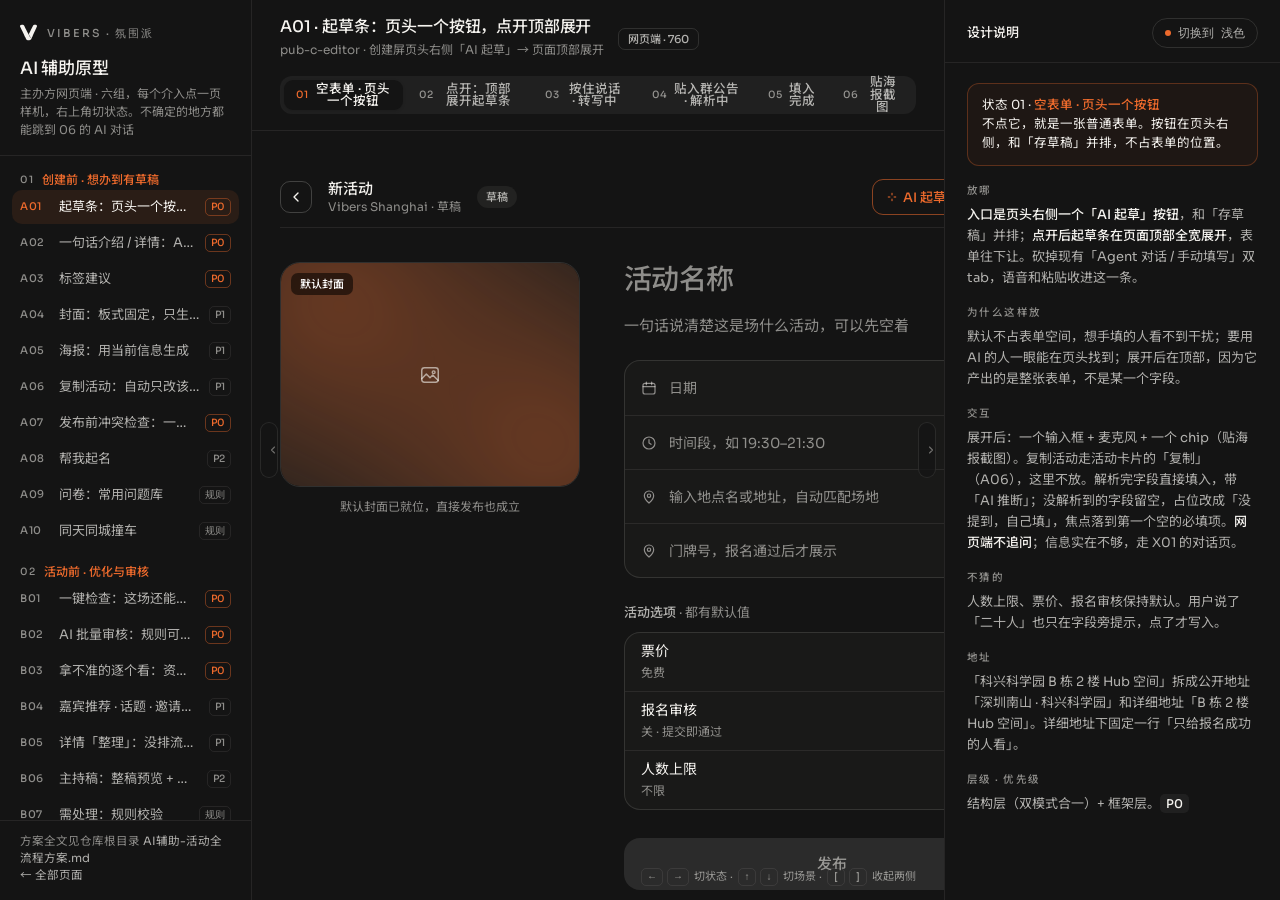
==== commit b295f99f: "查看器：左右两栏可折叠（边缘把手 / [ ] 键）；报名折线记号改「发布通知」" ====
--- a/pages/ai-lab.html
+++ b/pages/ai-lab.html
@@ -56,6 +56,18 @@
   .al-frame--wide{width:min(900px,100%)}
   .al-kbd-hint{position:absolute;right:28px;bottom:14px;font:400 11px/16px Sora,'Noto Sans SC',sans-serif;color:var(--v-text-tertiary);pointer-events:none}
   .al-kbd{display:inline-grid;place-items:center;min-width:18px;height:18px;padding:0 5px;border-radius:5px;border:1px solid var(--v-border-subtle);font:500 10px/1 Sora,sans-serif;margin:0 2px}
+
+  /* 左右两栏可折叠：样机贴在中间看正式页面效果。把手贴在样机区左右边缘，收起后还留着，点了再展开；[ ] 两个键也能切 */
+  .al-app--rail-off{grid-template-columns:0 minmax(0,1fr) 336px}
+  .al-app--notes-off{grid-template-columns:252px minmax(0,1fr) 0}
+  .al-app--rail-off.al-app--notes-off{grid-template-columns:0 minmax(0,1fr) 0}
+  .al-rail{grid-column:1}.al-stage{grid-column:2}.al-notes{grid-column:3}
+  .al-app--rail-off .al-rail,.al-app--notes-off .al-notes{display:none}
+  .al-edge{position:absolute;top:50%;transform:translateY(-50%);z-index:6;width:18px;height:56px;border-radius:9px;border:1px solid var(--v-border-default);background:var(--v-bg-primary);color:var(--v-text-tertiary);display:grid;place-items:center;cursor:pointer;opacity:.75;transition:opacity .2s,color .2s}
+  .al-edge:hover{opacity:1;color:var(--v-text-primary)}
+  .al-edge--l{left:8px}.al-edge--r{right:8px}
+  .al-edge svg{transition:transform .2s}
+  .al-app--rail-off .al-edge--l svg,.al-app--notes-off .al-edge--r svg{transform:rotate(180deg)}
 
   .al-notes{display:flex;flex-direction:column;border-left:1px solid var(--v-border-subtle);min-height:0}
   .al-notes-head{flex:none;display:flex;align-items:center;gap:10px;padding:18px 22px 14px;border-bottom:1px solid var(--v-border-subtle)}
@@ -514,9 +526,11 @@
   </aside>
 
   <main class="al-stage">
+    <button type="button" class="al-edge al-edge--l" data-panel="rail" title="收起 / 展开目录（[）" aria-label="收起或展开目录"><svg viewBox="0 0 24 24" width="12" height="12" fill="none" stroke="currentColor" stroke-width="2.2" stroke-linecap="round" stroke-linejoin="round"><path d="m15 6-6 6 6 6"></path></svg></button>
+    <button type="button" class="al-edge al-edge--r" data-panel="notes" title="收起 / 展开说明（]）" aria-label="收起或展开说明"><svg viewBox="0 0 24 24" width="12" height="12" fill="none" stroke="currentColor" stroke-width="2.2" stroke-linecap="round" stroke-linejoin="round"><path d="m9 6 6 6-6 6"></path></svg></button>
     <div class="al-stage-head" id="alHead"></div>
     <div class="al-stage-body" id="alBody"></div>
-    <div class="al-kbd-hint"><span class="al-kbd">←</span><span class="al-kbd">→</span> 切状态 · <span class="al-kbd">↑</span><span class="al-kbd">↓</span> 切场景</div>
+    <div class="al-kbd-hint"><span class="al-kbd">←</span><span class="al-kbd">→</span> 切状态 · <span class="al-kbd">↑</span><span class="al-kbd">↓</span> 切场景 · <span class="al-kbd">[</span><span class="al-kbd">]</span> 收起两侧</div>
   </main>
 
   <aside class="al-notes">
@@ -676,7 +690,32 @@
     else if (e.key === 'ArrowUp') { go(all[(idx - 1 + all.length) % all.length].id, 0); e.preventDefault(); }
   });
   window.addEventListener('hashchange', function () { readHash(); render(); });
-  window.addEventListener('DOMContentLoaded', function () { readHash(); render(); });
+
+  // 左右两栏折叠：记在 localStorage，下次打开保持
+  var PANEL_KEY = { rail: 'al-rail-off', notes: 'al-notes-off' };
+  function applyPanels() {
+    var app = document.querySelector('.al-app');
+    Object.keys(PANEL_KEY).forEach(function (p) {
+      var off = false;
+      try { off = localStorage.getItem(PANEL_KEY[p]) === '1'; } catch (e) { /* 存不上就只影响本次 */ }
+      app.classList.toggle('al-app--' + p + '-off', off);
+    });
+  }
+  function togglePanel(p) {
+    var app = document.querySelector('.al-app');
+    var off = !app.classList.contains('al-app--' + p + '-off');
+    try { localStorage.setItem(PANEL_KEY[p], off ? '1' : '0'); } catch (e) { /* ignore */ }
+    app.classList.toggle('al-app--' + p + '-off', off);
+  }
+  document.addEventListener('click', function (e) {
+    var b = e.target.closest('[data-panel]'); if (b) togglePanel(b.getAttribute('data-panel'));
+  });
+  document.addEventListener('keydown', function (e) {
+    if (e.metaKey || e.ctrlKey || e.altKey) return;
+    if (e.key === '[') { togglePanel('rail'); e.preventDefault(); }
+    else if (e.key === ']') { togglePanel('notes'); e.preventDefault(); }
+  });
+  window.addEventListener('DOMContentLoaded', function () { applyPanels(); readHash(); render(); });
 })();
 </script>
 <script src="../assets/js/ai-lab/scenes-create.js"></script>
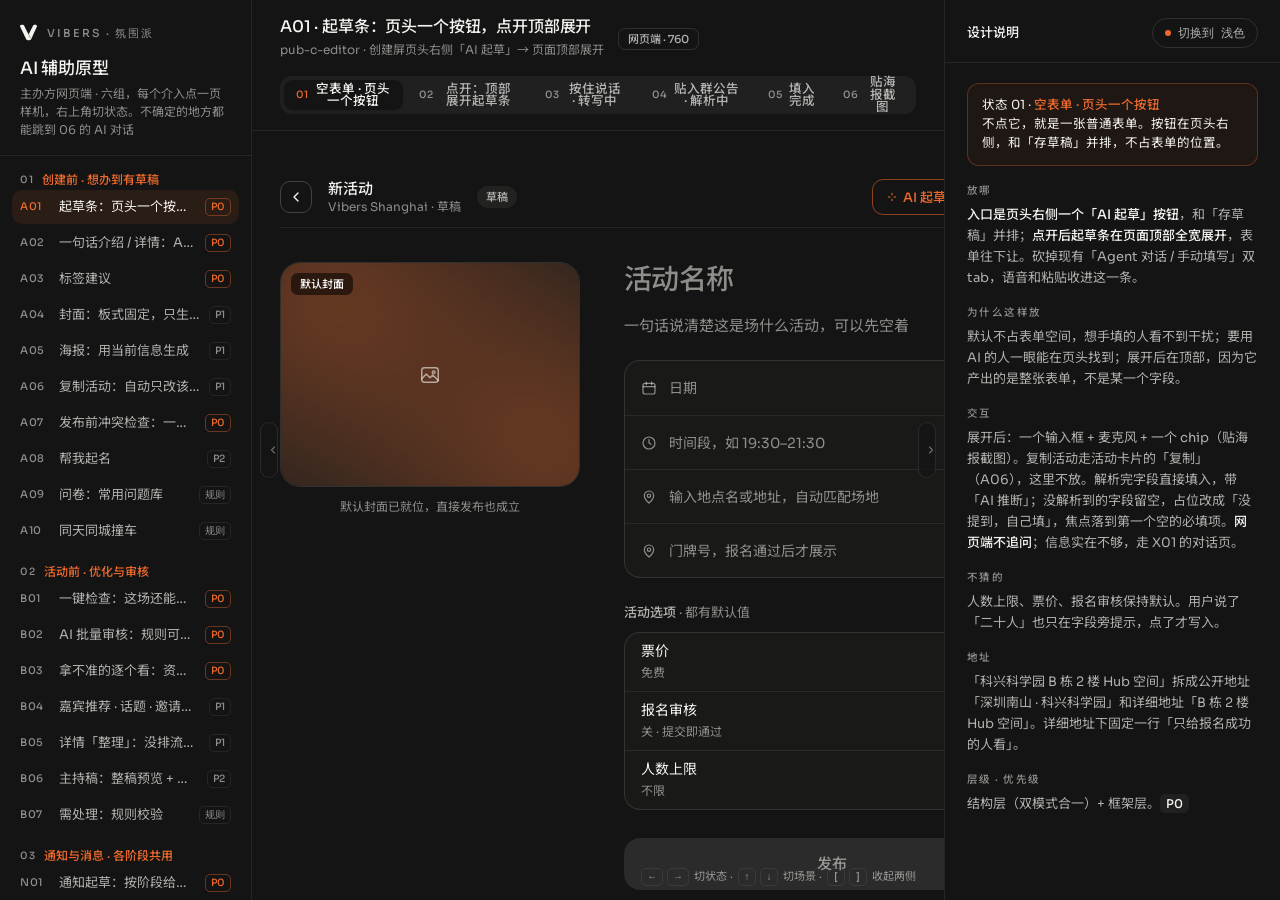
==== commit b4147855: "去掉左栏底部的方案链接和「全部页面」" ====
--- a/pages/ai-lab.html
+++ b/pages/ai-lab.html
@@ -522,7 +522,6 @@
       <div class="al-rail-sub">主办方网页端 · 六组，每个介入点一页样机，右上角切状态。不确定的地方都能跳到 06 的 AI 对话</div>
     </div>
     <nav class="al-dir" id="alDir" aria-label="场景目录"></nav>
-    <div class="al-rail-foot">方案全文见仓库根目录 <a href="../AI辅助-活动全流程方案.md">AI辅助-活动全流程方案.md</a><br><a href="../index.html">← 全部页面</a></div>
   </aside>
 
   <main class="al-stage">
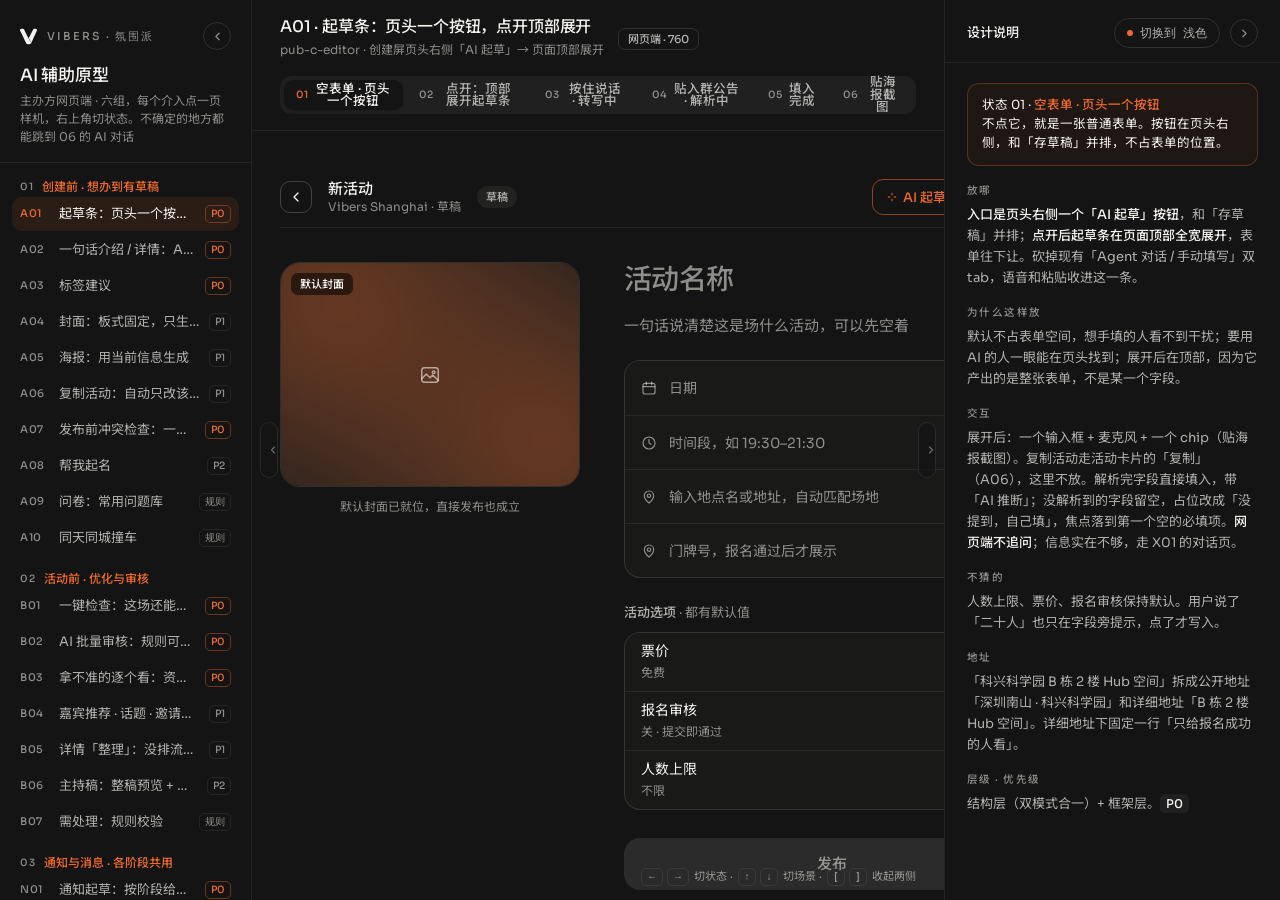
==== commit df9ca3dc: "左栏、右栏各加一个收起按钮（边缘把手留着用来展开）" ====
--- a/pages/ai-lab.html
+++ b/pages/ai-lab.html
@@ -62,6 +62,9 @@
   .al-app--notes-off{grid-template-columns:252px minmax(0,1fr) 0}
   .al-app--rail-off.al-app--notes-off{grid-template-columns:0 minmax(0,1fr) 0}
   .al-rail{grid-column:1}.al-stage{grid-column:2}.al-notes{grid-column:3}
+  .al-fold{flex:none;display:inline-grid;place-items:center;width:28px;height:28px;border-radius:999px;border:1px solid var(--v-border-default);background:transparent;color:var(--v-text-tertiary);cursor:pointer}
+  .al-fold:hover{color:var(--v-text-primary);border-color:var(--v-border-strong)}
+  .al-brand .al-fold{margin-left:auto}
   .al-app--rail-off .al-rail,.al-app--notes-off .al-notes{display:none}
   .al-edge{position:absolute;top:50%;transform:translateY(-50%);z-index:6;width:18px;height:56px;border-radius:9px;border:1px solid var(--v-border-default);background:var(--v-bg-primary);color:var(--v-text-tertiary);display:grid;place-items:center;cursor:pointer;opacity:.75;transition:opacity .2s,color .2s}
   .al-edge:hover{opacity:1;color:var(--v-text-primary)}
@@ -517,7 +520,7 @@
 <div class="al-app">
   <aside class="al-rail">
     <div class="al-rail-head">
-      <div class="al-brand"><span style="display:inline-flex;width:17px;height:21px;color:var(--v-text-primary)"><vb-v style="width:17px;height:21px"></vb-v></span><span class="al-brand-label">Vibers · 氛围派</span></div>
+      <div class="al-brand"><span style="display:inline-flex;width:17px;height:21px;color:var(--v-text-primary)"><vb-v style="width:17px;height:21px"></vb-v></span><span class="al-brand-label">Vibers · 氛围派</span><button type="button" class="al-fold" data-panel="rail" title="收起目录（[）" aria-label="收起目录"><svg viewBox="0 0 24 24" width="13" height="13" fill="none" stroke="currentColor" stroke-width="2.2" stroke-linecap="round" stroke-linejoin="round"><path d="m15 6-6 6 6 6"></path></svg></button></div>
       <div class="al-rail-title">AI 辅助原型</div>
       <div class="al-rail-sub">主办方网页端 · 六组，每个介入点一页样机，右上角切状态。不确定的地方都能跳到 06 的 AI 对话</div>
     </div>
@@ -533,7 +536,7 @@
   </main>
 
   <aside class="al-notes">
-    <div class="al-notes-head"><span class="al-notes-title">设计说明</span><button type="button" class="al-theme" data-pf-theme-toggle aria-label="切换深浅色模式"><span style="width:6px;height:6px;border-radius:50%;background:var(--v-brand-signal)"></span>切换到 <span data-pf-theme-label>浅色</span></button></div>
+    <div class="al-notes-head"><span class="al-notes-title">设计说明</span><button type="button" class="al-theme" data-pf-theme-toggle aria-label="切换深浅色模式"><span style="width:6px;height:6px;border-radius:50%;background:var(--v-brand-signal)"></span>切换到 <span data-pf-theme-label>浅色</span></button><button type="button" class="al-fold" data-panel="notes" title="收起说明（]）" aria-label="收起说明"><svg viewBox="0 0 24 24" width="13" height="13" fill="none" stroke="currentColor" stroke-width="2.2" stroke-linecap="round" stroke-linejoin="round"><path d="m9 6 6 6-6 6"></path></svg></button></div>
     <div class="al-notes-body" id="alNotes"></div>
   </aside>
 </div>
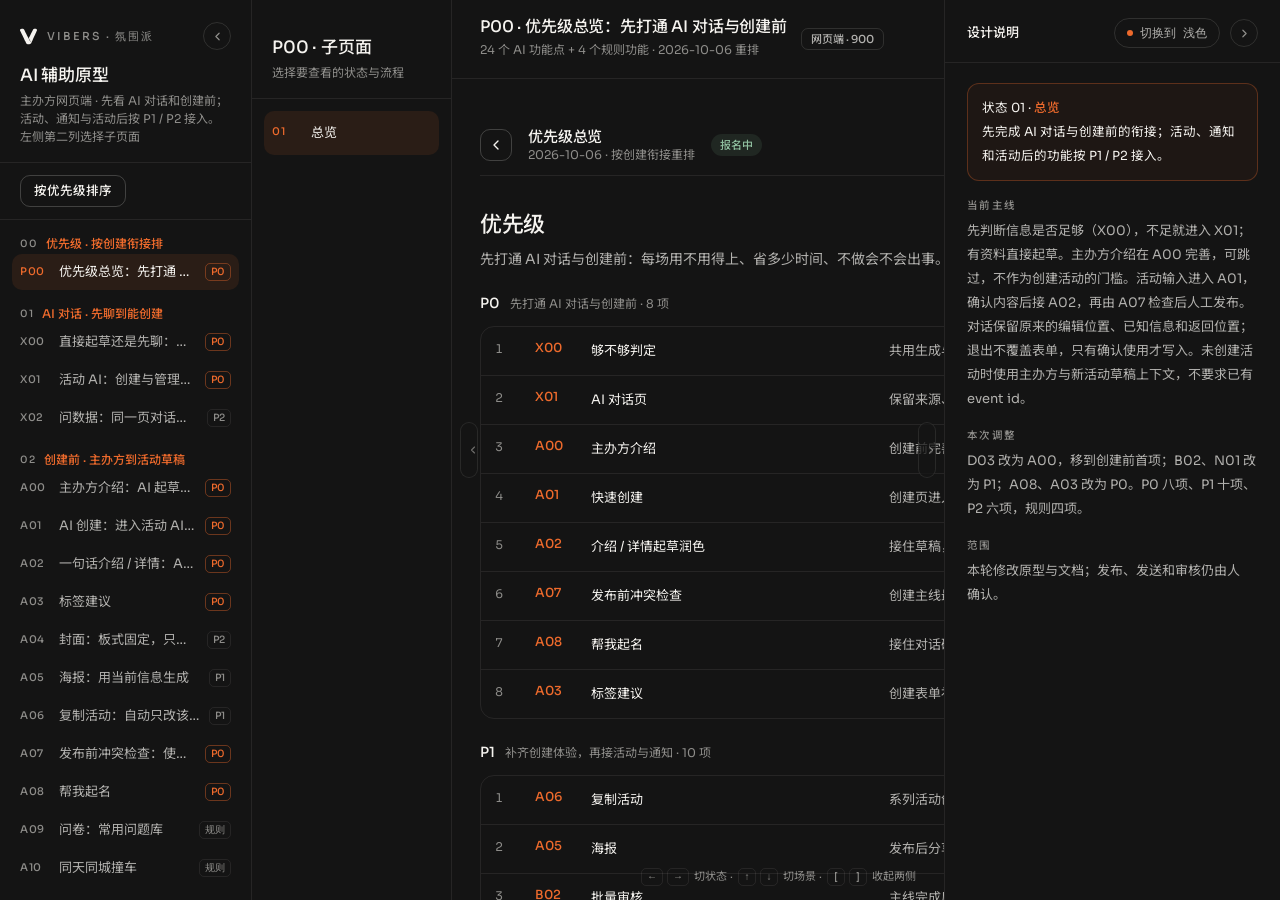
==== commit 7504b5bf: "完善活动 AI 原型、目录排序与海报生成流程" ====
--- a/pages/ai-lab.html
+++ b/pages/ai-lab.html
@@ -17,7 +17,7 @@
   /* ============ 查看器外壳：左目录 · 中样机 · 右说明 ============ */
   html,body{height:100%}
   body{overflow:hidden}
-  .al-app{display:grid;grid-template-columns:252px minmax(0,1fr) 336px;height:100vh}
+  .al-app{display:grid;grid-template-columns:252px 200px minmax(0,1fr) 336px;height:100vh}
   .al-rail{display:flex;flex-direction:column;border-right:1px solid var(--v-border-subtle);min-height:0}
   .al-rail-head{flex:none;padding:22px 20px 16px;border-bottom:1px solid var(--v-border-subtle)}
   .al-brand{display:flex;align-items:center;gap:10px}
@@ -53,19 +53,23 @@
   .al-stage-body{flex:1;min-height:0;overflow:auto;padding:36px 28px 60px}
   .al-frame{position:relative;margin:0 auto}
   .al-frame--web{width:760px}
-  .al-frame--wide{width:min(900px,100%)}
+  .al-frame--wide{width:900px}
   .al-kbd-hint{position:absolute;right:28px;bottom:14px;font:400 11px/16px Sora,'Noto Sans SC',sans-serif;color:var(--v-text-tertiary);pointer-events:none}
   .al-kbd{display:inline-grid;place-items:center;min-width:18px;height:18px;padding:0 5px;border-radius:5px;border:1px solid var(--v-border-subtle);font:500 10px/1 Sora,sans-serif;margin:0 2px}
 
   /* 左右两栏可折叠：样机贴在中间看正式页面效果。把手贴在样机区左右边缘，收起后还留着，点了再展开；[ ] 两个键也能切 */
-  .al-app--rail-off{grid-template-columns:0 minmax(0,1fr) 336px}
-  .al-app--notes-off{grid-template-columns:252px minmax(0,1fr) 0}
-  .al-app--rail-off.al-app--notes-off{grid-template-columns:0 minmax(0,1fr) 0}
-  .al-rail{grid-column:1}.al-stage{grid-column:2}.al-notes{grid-column:3}
+  .al-app--rail-off{grid-template-columns:0 0 minmax(0,1fr) 336px}
+  .al-app--notes-off{grid-template-columns:252px 200px minmax(0,1fr) 0}
+  .al-app--rail-off.al-app--notes-off{grid-template-columns:0 0 minmax(0,1fr) 0}
+  .al-rail{grid-column:1}.al-subrail{grid-column:2}.al-stage{grid-column:3}.al-notes{grid-column:4}
+  .al-subrail{display:flex;flex-direction:column;min-height:0;border-right:1px solid var(--v-border-subtle)}
+  .al-subrail .al-dir-t{white-space:normal}
+  .al-subrail .al-dir-item{align-items:flex-start}
+  .al-subrail .al-dir-id{line-height:18px}
   .al-fold{flex:none;display:inline-grid;place-items:center;width:28px;height:28px;border-radius:999px;border:1px solid var(--v-border-default);background:transparent;color:var(--v-text-tertiary);cursor:pointer}
   .al-fold:hover{color:var(--v-text-primary);border-color:var(--v-border-strong)}
   .al-brand .al-fold{margin-left:auto}
-  .al-app--rail-off .al-rail,.al-app--notes-off .al-notes{display:none}
+  .al-app--rail-off .al-rail,.al-app--rail-off .al-subrail,.al-app--notes-off .al-notes{display:none}
   .al-edge{position:absolute;top:50%;transform:translateY(-50%);z-index:6;width:18px;height:56px;border-radius:9px;border:1px solid var(--v-border-default);background:var(--v-bg-primary);color:var(--v-text-tertiary);display:grid;place-items:center;cursor:pointer;opacity:.75;transition:opacity .2s,color .2s}
   .al-edge:hover{opacity:1;color:var(--v-text-primary)}
   .al-edge--l{left:8px}.al-edge--r{right:8px}
@@ -512,8 +516,52 @@
   .al-ai-answer .jd-people{margin-top:10px}
   .al-orb-mini{display:inline-grid;place-items:center;width:30px;height:30px;border-radius:10px;background:color-mix(in srgb, var(--v-brand-signal) 10%, transparent);border:1px solid color-mix(in srgb, var(--v-brand-signal) 35%, transparent);color:var(--v-signal-text);flex:none}
 
+
+  /* Shared reading rhythm: group headings with their own content. */
+  .al-panel + .al-panel{margin-top:var(--v-space-8)}
+  .al-panel-content{margin-top:var(--v-space-4)}
+  .al-panel-content > :first-child{margin-top:0!important}
+  .al-panel .ce2-panel-sub{line-height:var(--v-line-body);margin-top:var(--v-space-2)}
+  .al-fact{align-items:flex-start;line-height:var(--v-line-body);padding-block:var(--v-space-3)}
+  .al-fact .k{line-height:var(--v-line-caption)}
+  .al-fact .v{overflow-wrap:anywhere}
+  .al-ask-bubble,.al-user-bubble{line-height:var(--v-line-body);padding:var(--v-space-3) var(--v-space-4)}
+  .al-ask-sub{margin-top:var(--v-space-2);line-height:var(--v-line-caption)}
+  .al-chat-quick{gap:var(--v-space-2);margin-top:var(--v-space-3)}
+  .al-cp-body{gap:var(--v-space-5);padding:var(--v-space-6) var(--v-space-5)}
+  .al-cp-body > *{flex-shrink:0}
+  .al-cp-body > .al-panel + .al-panel{margin-top:0}
+  .al-cp-body > .al-panel{padding:var(--v-space-4);border:1px solid var(--v-border-subtle);border-radius:var(--v-radius-md);background:var(--v-bg-surface)}
+  .al-cp-body .ce2-panel-h3{font-size:var(--v-text-h3);line-height:var(--v-line-h3)}
+  .al-cp-body .al-panel-content{margin-top:var(--v-space-3)}
+  .al-cp-body .al-panel-content .ce2-panel-sub{margin:0 0 var(--v-space-3)}
+  .al-cp-head{flex-wrap:wrap;gap:var(--v-space-2)}
+  .al-cp-about{height:auto;min-height:var(--v-line-h3);line-height:var(--v-line-caption)}
+  .al-cp-from{line-height:var(--v-line-caption)}
+  .al-chat-input{padding:var(--v-space-3);flex-wrap:wrap;line-height:var(--v-line-body);gap:var(--v-space-2)}
+  .al-cp-ctx{gap:var(--v-space-5)}
+  .al-out-h{letter-spacing:normal;line-height:var(--v-line-caption)}
+  .al-out-item{margin-top:var(--v-space-4)}
+  .al-out-k{line-height:var(--v-line-caption)}
+  .al-out-v{margin-top:var(--v-space-1);line-height:var(--v-line-body);overflow-wrap:anywhere}
+  .al-note-v{line-height:var(--v-line-body)}
+  .al-notes-state{line-height:var(--v-line-body)}
+  .al-subrail .al-dir-item{padding-block:var(--v-space-3)}
+  .al-subrail .al-dir-t{line-height:var(--v-line-caption)}
+  .al-dir-id{line-height:var(--v-line-caption)}
+
   [data-v-theme="light"] .al-poster{background:linear-gradient(160deg, color-mix(in srgb, var(--v-brand-signal) 55%, #fff), #EDEAE4)}
   [data-v-theme="light"] .al-cover-opt--c{border-color:rgba(20,20,20,.2)}
+  .al-poster-result{width:250px;margin-top:var(--v-space-4)}
+  .al-poster-result--landscape{width:100%;max-width:760px}
+  .al-poster-card--landscape{aspect-ratio:16/9;display:grid;grid-template-columns:3fr 2fr;gap:var(--v-space-2) var(--v-space-6);padding:var(--v-space-6)}
+  .al-poster-card--landscape .k,.al-poster-card--landscape .t,.al-poster-card--landscape .s{grid-column:1}
+  .al-poster-card--landscape .g{grid-column:2;grid-row:2/4;margin-top:0;align-self:center}
+  .al-poster-card--landscape .m{grid-column:1/-1;margin-top:auto}
+  .al-poster-result .al-poster-card--b{background:radial-gradient(at top right,var(--v-bg-elevated),transparent),var(--v-brand-signal)}
+  .al-poster-card--landscape .t{font-size:var(--v-text-h2);line-height:var(--v-line-h2)}
+  .al-poster-card--landscape .s,.al-poster-card--landscape .g{font-size:var(--v-text-body);line-height:var(--v-line-body)}
+  .al-poster-card--landscape .m,.al-poster-card--landscape .k{font-size:var(--v-text-caption);line-height:var(--v-line-caption)}
 </style>
 </head>
 <body>
@@ -522,9 +570,15 @@
     <div class="al-rail-head">
       <div class="al-brand"><span style="display:inline-flex;width:17px;height:21px;color:var(--v-text-primary)"><vb-v style="width:17px;height:21px"></vb-v></span><span class="al-brand-label">Vibers · 氛围派</span><button type="button" class="al-fold" data-panel="rail" title="收起目录（[）" aria-label="收起目录"><svg viewBox="0 0 24 24" width="13" height="13" fill="none" stroke="currentColor" stroke-width="2.2" stroke-linecap="round" stroke-linejoin="round"><path d="m15 6-6 6 6 6"></path></svg></button></div>
       <div class="al-rail-title">AI 辅助原型</div>
-      <div class="al-rail-sub">主办方网页端 · 六组，每个介入点一页样机，右上角切状态。不确定的地方都能跳到 06 的 AI 对话</div>
+      <div class="al-rail-sub">主办方网页端 · 先看 AI 对话和创建前；活动、通知与活动后按 P1 / P2 接入。左侧第二列选择子页面</div>
     </div>
+    <div style="padding:var(--v-space-3) var(--v-space-5);border-bottom:1px solid var(--v-border-subtle)"><button type="button" class="al-btn" id="alPrioritySort" aria-pressed="false">按优先级排序</button></div>
     <nav class="al-dir" id="alDir" aria-label="场景目录"></nav>
+  </aside>
+
+  <aside class="al-subrail" aria-label="当前功能的子页面">
+    <div class="al-rail-head"><div class="al-rail-title" id="alSubTitle"></div><div class="al-rail-sub">选择要查看的状态与流程</div></div>
+    <nav class="al-dir" id="alSubDir" aria-label="子页面目录"></nav>
   </aside>
 
   <main class="al-stage">
@@ -619,7 +673,7 @@
     html += '<div class="ce2-main">' + opts.body + '</div>';
     return html;
   }
-  function panel(h3, sub, body) { return '<h3 class="ce2-panel-h3">' + esc(h3) + '</h3>' + (sub ? '<p class="ce2-panel-sub">' + sub + '</p>' : '') + body; }
+  function panel(h3, sub, body) { return '<section class="al-panel"><h3 class="ce2-panel-h3">' + esc(h3) + '</h3>' + (sub ? '<p class="ce2-panel-sub">' + sub + '</p>' : '') + '<div class="al-panel-content">' + body + '</div></section>'; }
 
   window.AILab = {
     scenes: [], register: function (s) { window.AILab.scenes.push(s); },
@@ -627,21 +681,21 @@
   };
 
   // ---------- 查看器 ----------
-  var STAGES = [
-    { key: 'create', n: '01', label: '创建前 · 想办到有草稿' },
-    { key: 'before', n: '02', label: '活动前 · 优化与审核' },
-    { key: 'notify', n: '03', label: '通知与消息 · 各阶段共用' },
-    { key: 'live', n: '04', label: '活动中' },
-    { key: 'after', n: '05', label: '活动后 · 反馈与数据' },
-    { key: 'chat', n: '06', label: 'AI 对话 · 不确定时的兜底' },
-    { key: 'data', n: '07', label: '数据 · 已实现的两个页面（mock）' }
-  ];
+  var STAGES = [{"key": "prio", "n": "00", "label": "优先级 · 按创建衔接排"}, {"key": "chat", "n": "01", "label": "AI 对话 · 先聊到能创建"}, {"key": "create", "n": "02", "label": "创建前 · 主办方到活动草稿"}, {"key": "before", "n": "03", "label": "活动前 · 优化与审核"}, {"key": "notify", "n": "04", "label": "通知与消息 · 各阶段共用"}, {"key": "live", "n": "05", "label": "活动中"}, {"key": "after", "n": "06", "label": "活动后 · 反馈与数据"}, {"key": "data", "n": "07", "label": "数据 · 已实现的页面（mock）"}];
   var cur = { id: null, state: 0 };
+  var prioritySort = false;
+  try { prioritySort = localStorage.getItem('al-priority-sort') === '1'; } catch (e) { /* 本次会话仍可排序 */ }
+  function compareScenes(a, b) {
+    var ranks = { P0: 0, P1: 1, P2: 2 };
+    var rankA = ranks[a.flag] === undefined ? 3 : ranks[a.flag];
+    var rankB = ranks[b.flag] === undefined ? 3 : ranks[b.flag];
+    return (prioritySort ? rankA - rankB : 0) || a.id.localeCompare(b.id);
+  }
 
   function sceneById(id) { return window.AILab.scenes.filter(function (s) { return s.id === id; })[0]; }
   function readHash() {
     var m = (location.hash || '').replace('#', '').split('-');
-    var s = sceneById(m[0]) || window.AILab.scenes[0];
+    var s = sceneById(m[0] === 'D03' ? 'A00' : m[0]) || window.AILab.scenes[0];
     var st = parseInt(m[1], 10); if (!(st >= 1 && st <= s.states.length)) st = 1;
     cur.id = s.id; cur.state = st - 1;
   }
@@ -650,11 +704,16 @@
     if (push !== false) history.replaceState(null, '', '#' + id + '-' + (cur.state + 1));
     render();
   }
+  function orderedScenes() { return STAGES.reduce(function (all, st) { return all.concat(window.AILab.scenes.filter(function (s) { return s.stage === st.key; }).sort(compareScenes)); }, []); }
   function renderDir() {
+    var sortButton = document.getElementById('alPrioritySort');
+    sortButton.setAttribute('aria-pressed', String(prioritySort));
+    sortButton.classList.toggle('al-btn--primary', prioritySort);
+    sortButton.textContent = prioritySort ? '优先级排序 · 已开启' : '按优先级排序';
     var html = '';
     STAGES.forEach(function (st) {
       html += '<div class="al-dir-stage"><span class="al-dir-stage-n">' + st.n + '</span>' + esc(st.label) + '</div>';
-      window.AILab.scenes.filter(function (s) { return s.stage === st.key; }).forEach(function (s) {
+      orderedScenes().filter(function (s) { return s.stage === st.key; }).forEach(function (s) {
         html += '<button type="button" class="al-dir-item' + (s.id === cur.id ? ' al-dir-item--active' : '') + '" data-go="' + s.id + '"><span class="al-dir-id">' + s.id + '</span><span class="al-dir-t">' + esc(s.title) + '</span><span class="al-dir-flag' + (s.flag === 'P0' ? ' al-dir-flag--p0' : '') + '">' + esc(s.flag) + '</span></button>';
       });
     });
@@ -667,25 +726,38 @@
     if (!s) return;
     renderDir();
     var surface = s.surface === 'wide' ? '网页端 · 900' : '网页端 · 760';
-    document.getElementById('alHead').innerHTML = '<div><div class="al-stage-title">' + s.id + ' · ' + esc(s.title) + '</div><div class="al-stage-where">' + esc(s.where) + '</div></div><span class="al-surface">' + esc(surface) + '</span>' +
-      '<div class="al-states">' + s.states.map(function (st, i) { return '<button type="button" class="al-state' + (i === cur.state ? ' al-state--active' : '') + '" data-state="' + i + '"><span class="al-state-n">0' + (i + 1) + '</span>' + esc(st) + '</button>'; }).join('') + '</div>';
+    document.getElementById('alHead').innerHTML = '<div><div class="al-stage-title">' + s.id + ' · ' + esc(s.title) + '</div><div class="al-stage-where">' + esc(s.where) + '</div></div><span class="al-surface">' + esc(surface) + '</span>';
+    document.getElementById('alSubTitle').textContent = s.id + ' · 子页面';
+    document.getElementById('alSubDir').innerHTML = s.states.map(function (st, i) {
+      return '<button type="button" class="al-dir-item' + (i === cur.state ? ' al-dir-item--active' : '') + '" data-state="' + i + '"' + (i === cur.state ? ' aria-current="page"' : '') + '><span class="al-dir-id">' + String(i + 1).padStart(2, '0') + '</span><span class="al-dir-t">' + esc(st) + '</span></button>';
+    }).join('');
+    var selectedState = document.querySelector('#alSubDir [aria-current="page"]');
+    if (selectedState) selectedState.scrollIntoView({block: 'nearest'});
     var body = document.getElementById('alBody');
     body.innerHTML = '<div class="al-frame al-frame--' + (s.surface === 'wide' ? 'wide' : 'web') + '">' + s.render(cur.state, window.AILab.h) + '</div>';
+    var next = { A00: ['A01', '进入活动创建'], A02: ['A07', '查看发布前检查'] }[s.id];
+    if (next) body.querySelector('.al-frame').insertAdjacentHTML('beforeend', '<div class="al-chat-quick"><button type="button" class="al-btn" data-go="' + (s.id === 'A00' ? 'A00' : 'X01') + '" data-go-state="' + (s.id === 'A00' ? '2' : '1') + '">资料不足，进入 AI 对话</button><button type="button" class="al-btn al-btn--primary" data-go="' + next[0] + '">' + next[1] + '</button></div>');
     body.scrollTop = 0;
-    var notes = '<div class="al-notes-state">状态 0' + (cur.state + 1) + ' · <b>' + esc(s.states[cur.state]) + '</b>' + (s.stateNotes && s.stateNotes[cur.state] ? '<br>' + esc(s.stateNotes[cur.state]) : '') + '</div>';
+    var notes = '<div class="al-notes-state">状态 ' + String(cur.state + 1).padStart(2, '0') + ' · <b>' + esc(s.states[cur.state]) + '</b>' + (s.stateNotes && s.stateNotes[cur.state] ? '<br>' + esc(s.stateNotes[cur.state]) : '') + '</div>';
     notes += s.notes.map(function (n) { return '<div class="al-note"><div class="al-note-k">' + esc(n[0]) + '</div><div class="al-note-v">' + n[1] + '</div></div>'; }).join('');
     document.getElementById('alNotes').innerHTML = notes;
     document.getElementById('alNotes').scrollTop = 0;
     document.title = s.id + ' · ' + s.title + ' · AI 辅助原型 · Vibers';
   }
   document.addEventListener('click', function (e) {
-    var d = e.target.closest('[data-go]'); if (d) { go(d.getAttribute('data-go'), 0); return; }
+    if (e.target.closest('#alPrioritySort')) {
+      prioritySort = !prioritySort;
+      try { localStorage.setItem('al-priority-sort', prioritySort ? '1' : '0'); } catch (err) { /* 本次会话仍可排序 */ }
+      renderDir();
+      return;
+    }
+    var d = e.target.closest('[data-go]'); if (d) { go(d.getAttribute('data-go'), parseInt(d.getAttribute('data-go-state'), 10) || 0); return; }
     var st = e.target.closest('[data-state]'); if (st) { go(cur.id, parseInt(st.getAttribute('data-state'), 10)); }
   });
   document.addEventListener('keydown', function (e) {
     if (e.metaKey || e.ctrlKey || e.altKey) return;
     var s = sceneById(cur.id); if (!s) return;
-    var all = window.AILab.scenes, idx = all.indexOf(s);
+    var all = orderedScenes(), idx = all.indexOf(s);
     if (e.key === 'ArrowRight') { go(cur.id, (cur.state + 1) % s.states.length); e.preventDefault(); }
     else if (e.key === 'ArrowLeft') { go(cur.id, (cur.state - 1 + s.states.length) % s.states.length); e.preventDefault(); }
     else if (e.key === 'ArrowDown') { go(all[(idx + 1) % all.length].id, 0); e.preventDefault(); }
@@ -720,9 +792,9 @@
   window.addEventListener('DOMContentLoaded', function () { applyPanels(); readHash(); render(); });
 })();
 </script>
-<script src="../assets/js/ai-lab/scenes-create.js"></script>
-<script src="../assets/js/ai-lab/scenes-before.js"></script>
-<script src="../assets/js/ai-lab/scenes-live-after.js"></script>
+<script src="../assets/js/ai-lab/scenes-create.js?v=20261006-inspiration1"></script>
+<script src="../assets/js/ai-lab/scenes-before.js?v=20261006-inspiration1"></script>
+<script src="../assets/js/ai-lab/scenes-live-after.js?v=20261006-inspiration1"></script>
 <script src="../assets/js/ai-lab/scenes-data.js"></script>
 </body>
 </html>
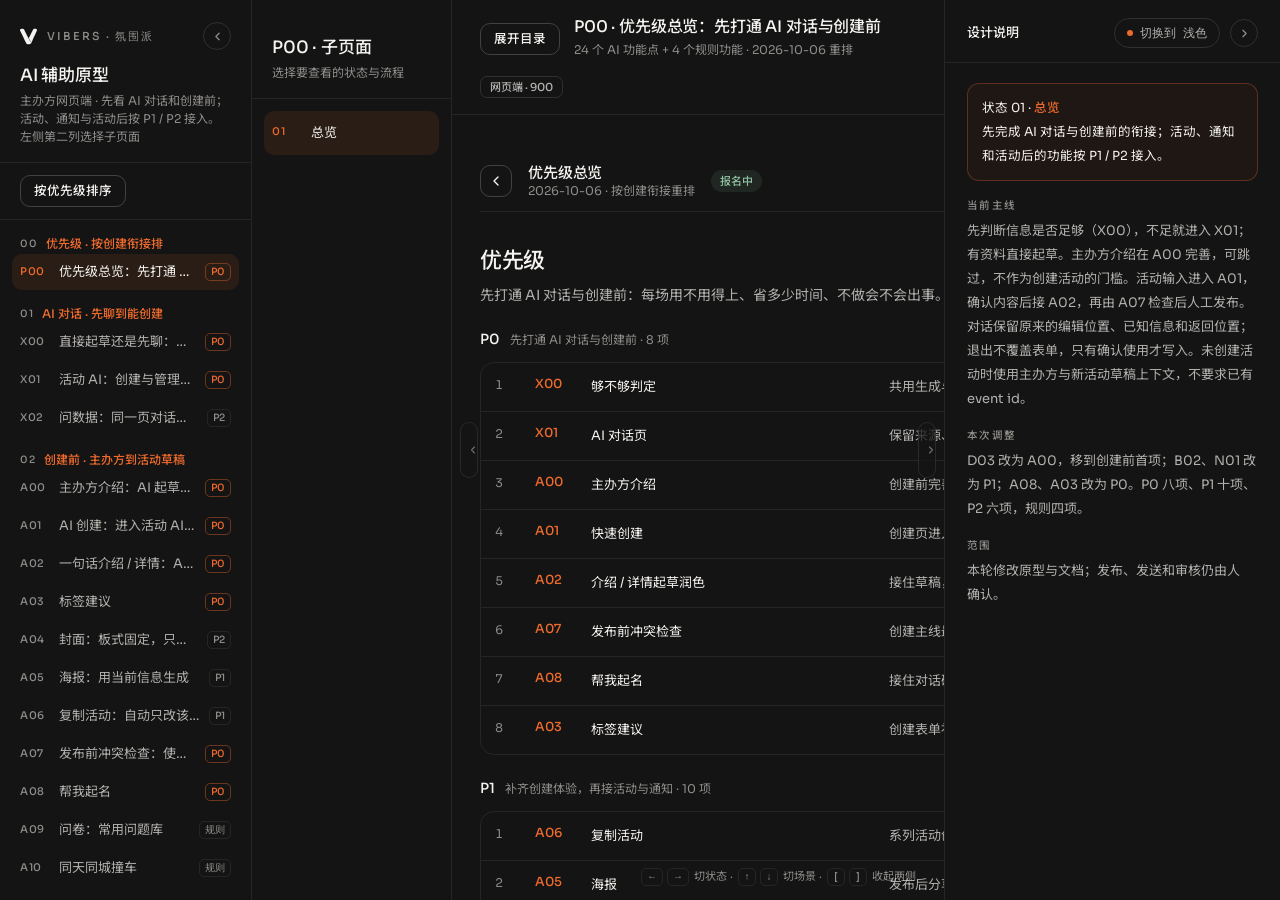
==== commit cf2dd79f: "修复左侧目录折叠后的展开入口" ====
--- a/pages/ai-lab.html
+++ b/pages/ai-lab.html
@@ -71,6 +71,8 @@
   .al-brand .al-fold{margin-left:auto}
   .al-app--rail-off .al-rail,.al-app--rail-off .al-subrail,.al-app--notes-off .al-notes{display:none}
   .al-edge{position:absolute;top:50%;transform:translateY(-50%);z-index:6;width:18px;height:56px;border-radius:9px;border:1px solid var(--v-border-default);background:var(--v-bg-primary);color:var(--v-text-tertiary);display:grid;place-items:center;cursor:pointer;opacity:.75;transition:opacity .2s,color .2s}
+  .al-expand-directory{display:none;flex:none}
+  .al-app--rail-off .al-expand-directory{display:inline-flex}
   .al-edge:hover{opacity:1;color:var(--v-text-primary)}
   .al-edge--l{left:8px}.al-edge--r{right:8px}
   .al-edge svg{transition:transform .2s}
@@ -726,7 +728,7 @@
     if (!s) return;
     renderDir();
     var surface = s.surface === 'wide' ? '网页端 · 900' : '网页端 · 760';
-    document.getElementById('alHead').innerHTML = '<div><div class="al-stage-title">' + s.id + ' · ' + esc(s.title) + '</div><div class="al-stage-where">' + esc(s.where) + '</div></div><span class="al-surface">' + esc(surface) + '</span>';
+    document.getElementById('alHead').innerHTML = '<button type="button" class="al-btn al-expand-directory" data-panel="rail" aria-expanded="false" aria-controls="alDir alSubDir" title="展开目录（[）">展开目录</button><div><div class="al-stage-title">' + s.id + ' · ' + esc(s.title) + '</div><div class="al-stage-where">' + esc(s.where) + '</div></div><span class="al-surface">' + esc(surface) + '</span>';
     document.getElementById('alSubTitle').textContent = s.id + ' · 子页面';
     document.getElementById('alSubDir').innerHTML = s.states.map(function (st, i) {
       return '<button type="button" class="al-dir-item' + (i === cur.state ? ' al-dir-item--active' : '') + '" data-state="' + i + '"' + (i === cur.state ? ' aria-current="page"' : '') + '><span class="al-dir-id">' + String(i + 1).padStart(2, '0') + '</span><span class="al-dir-t">' + esc(st) + '</span></button>';
